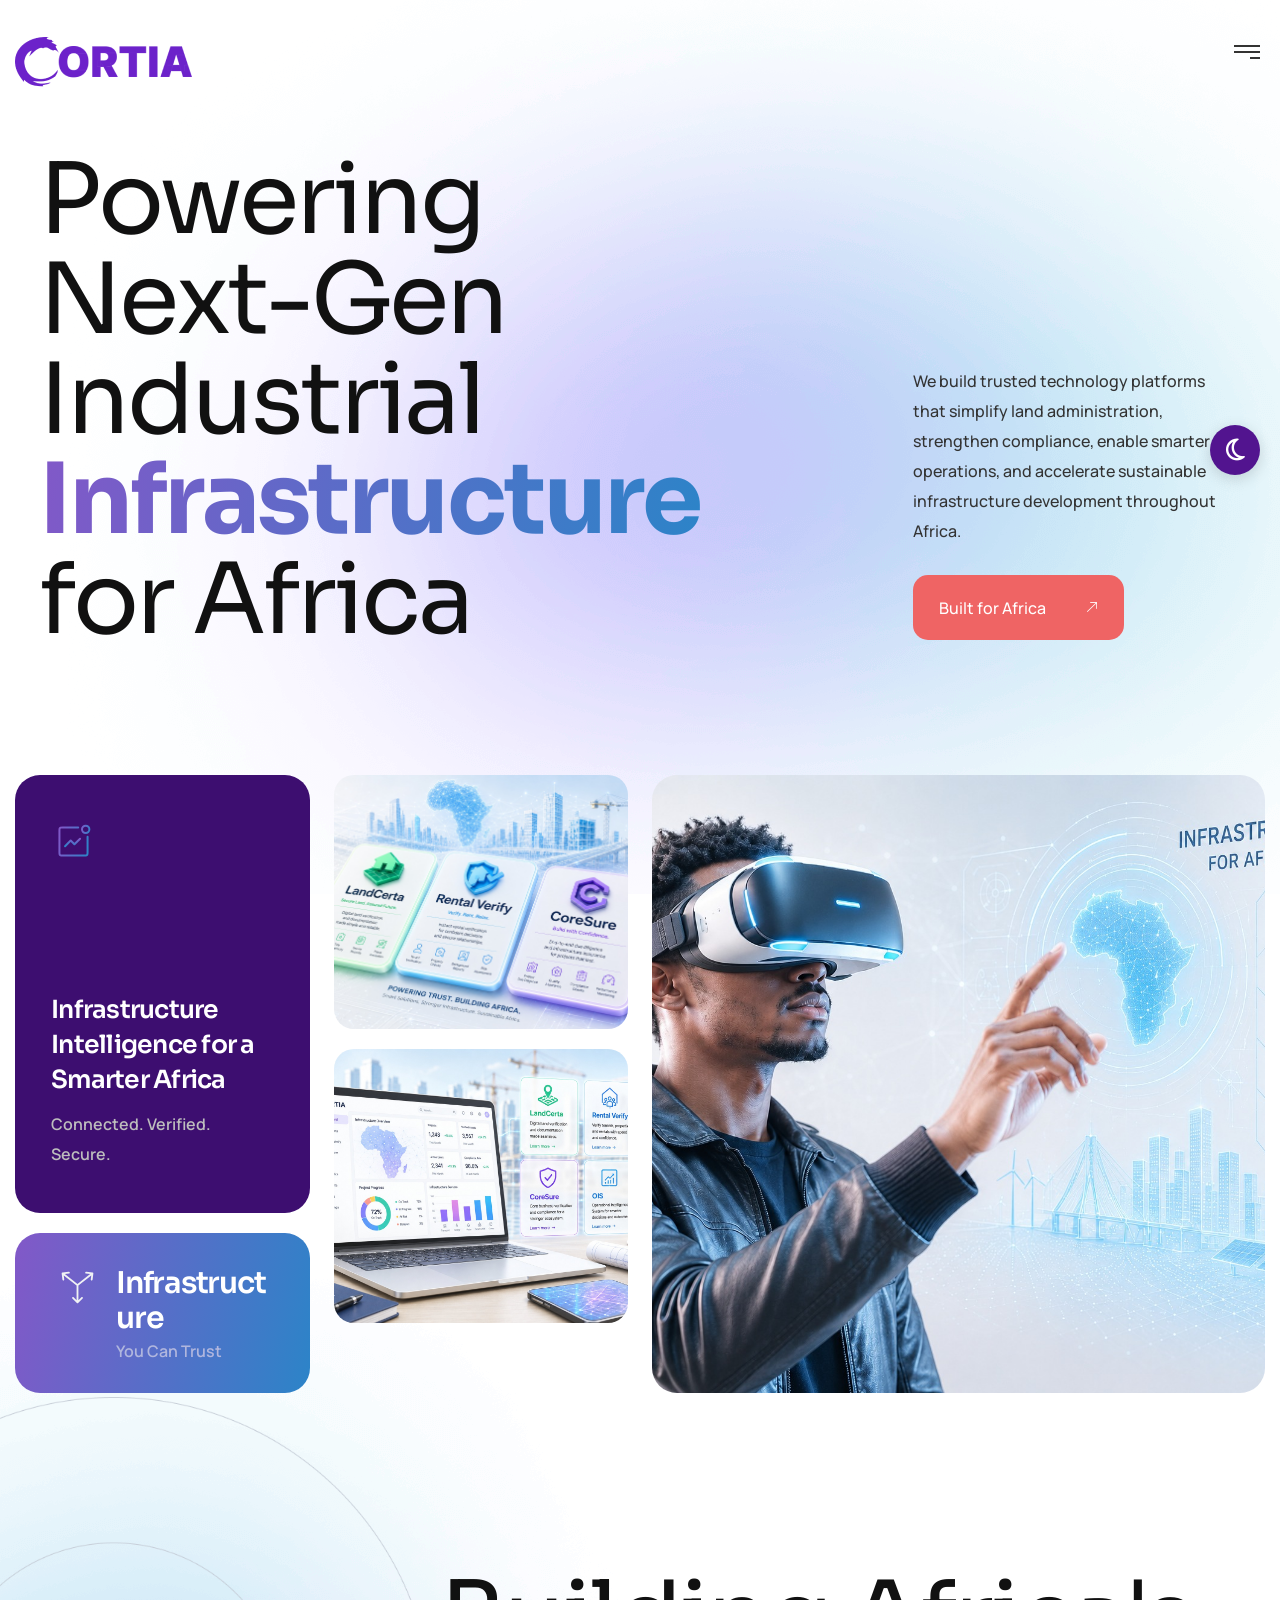
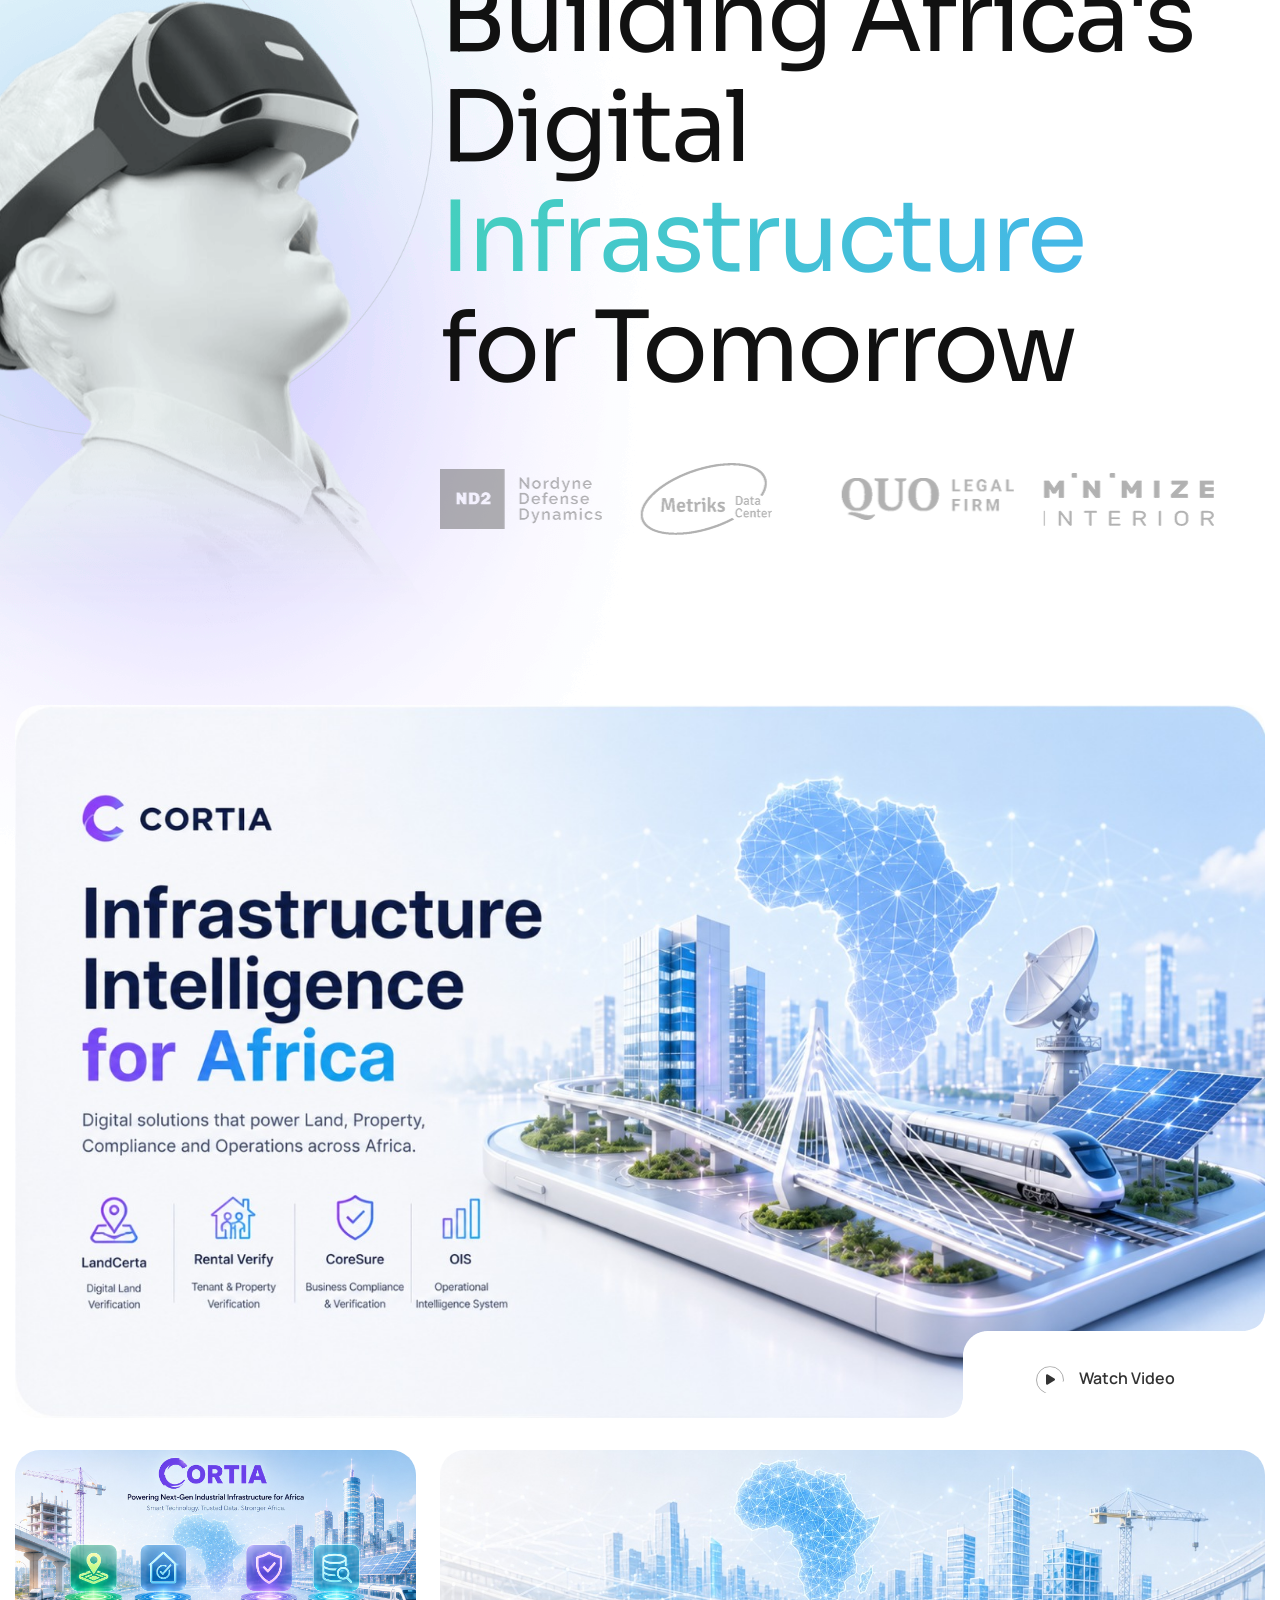
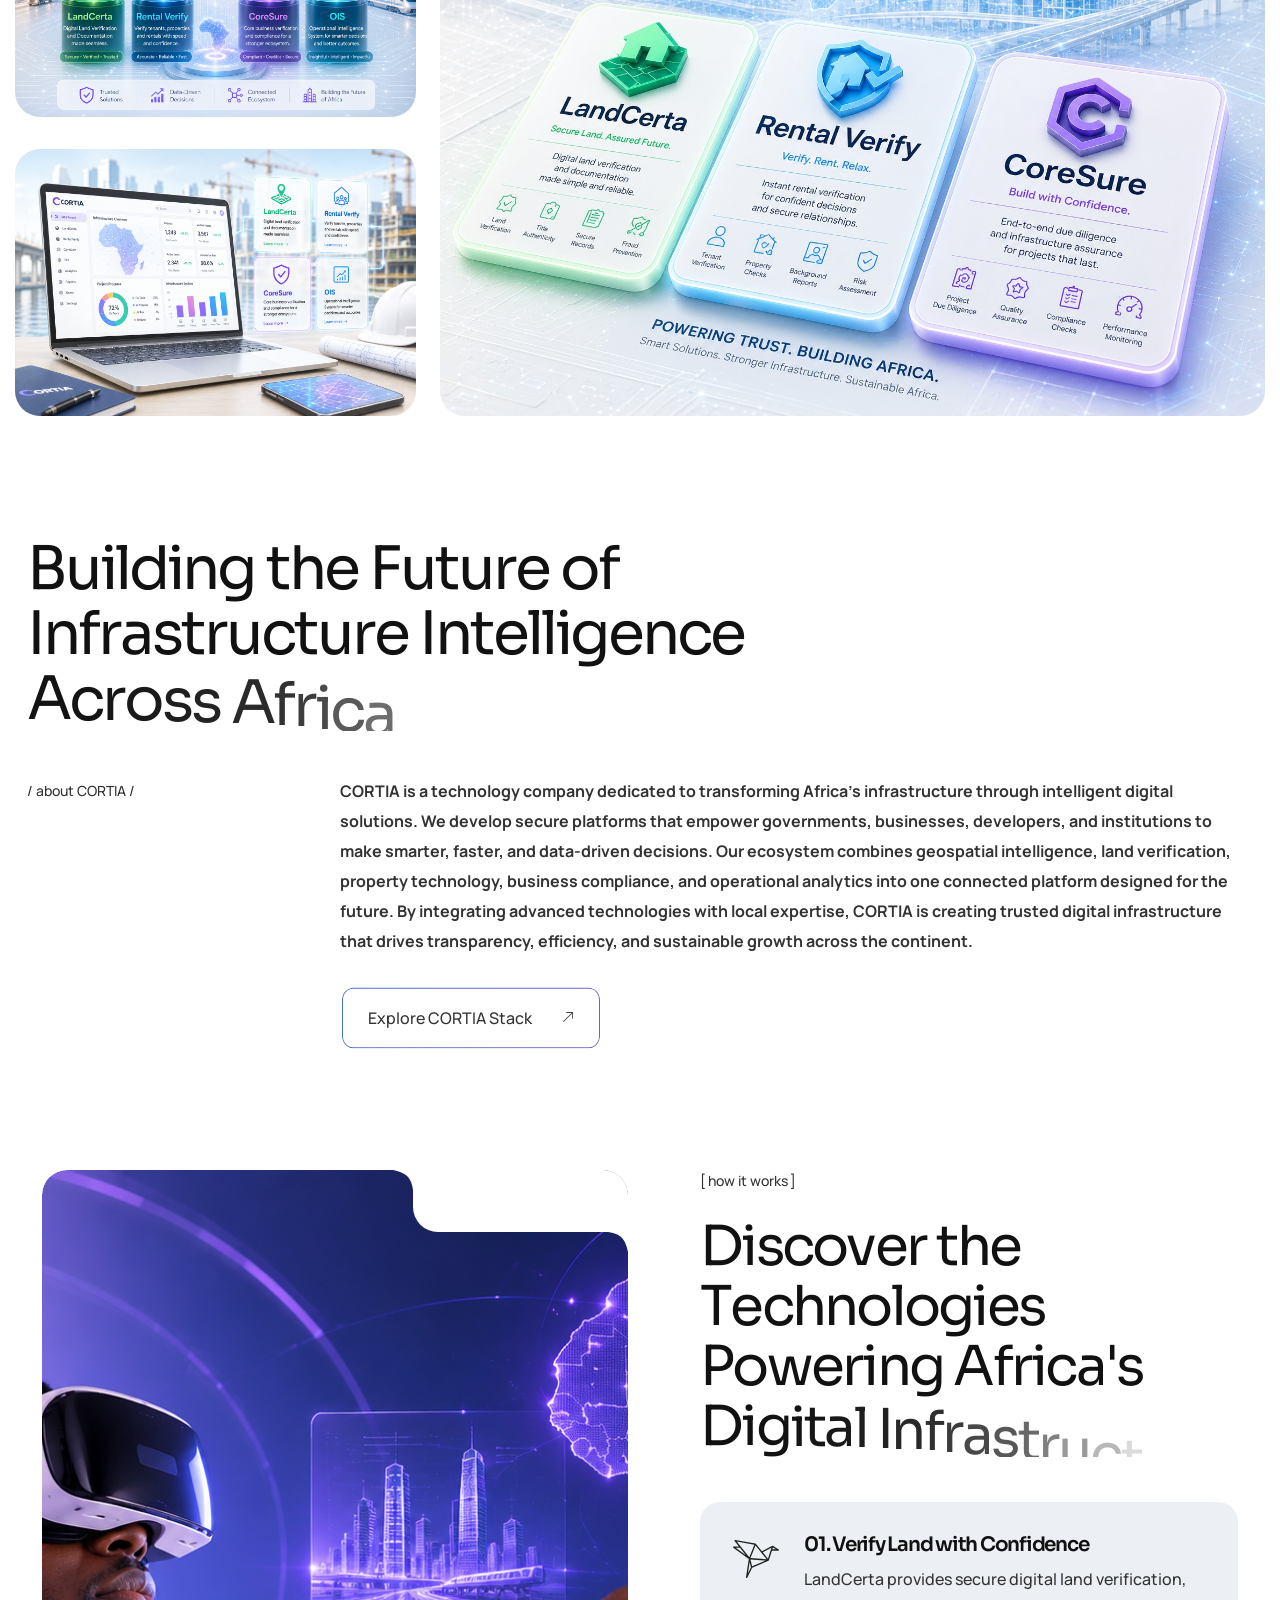
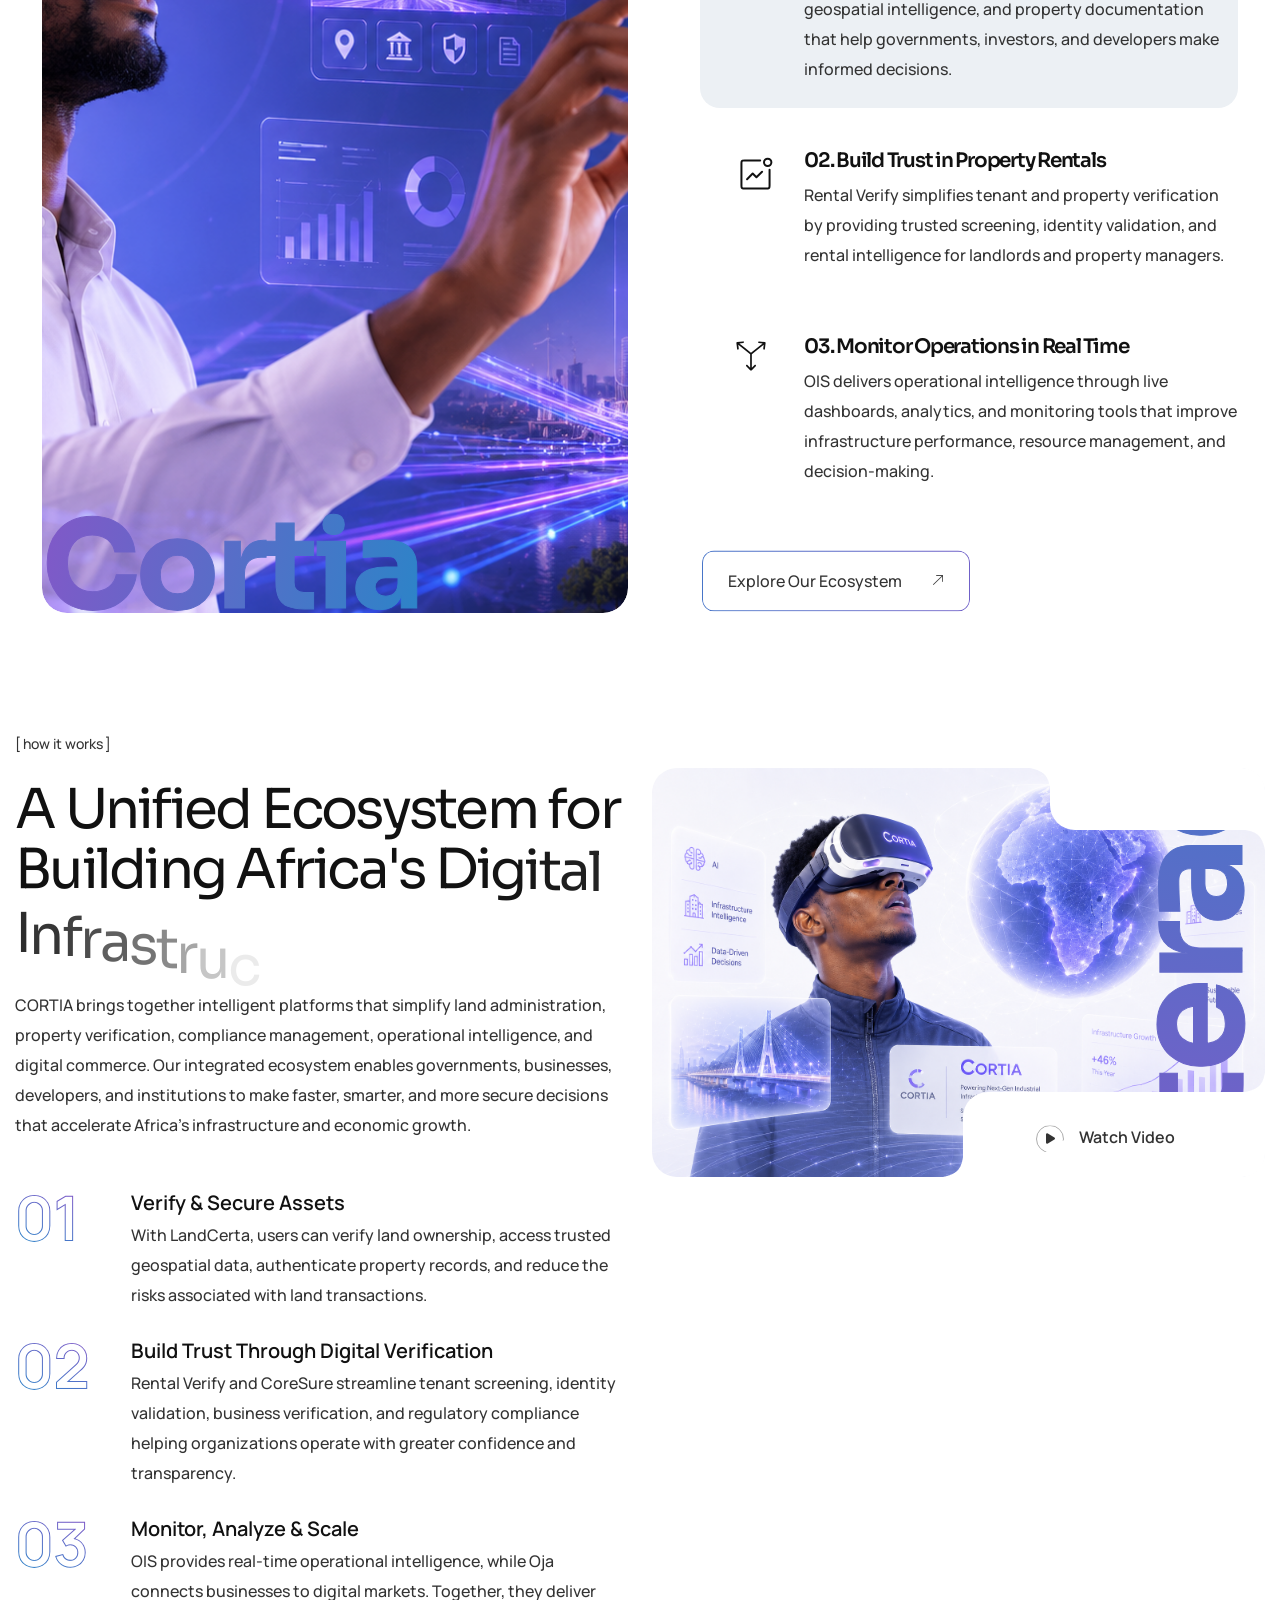
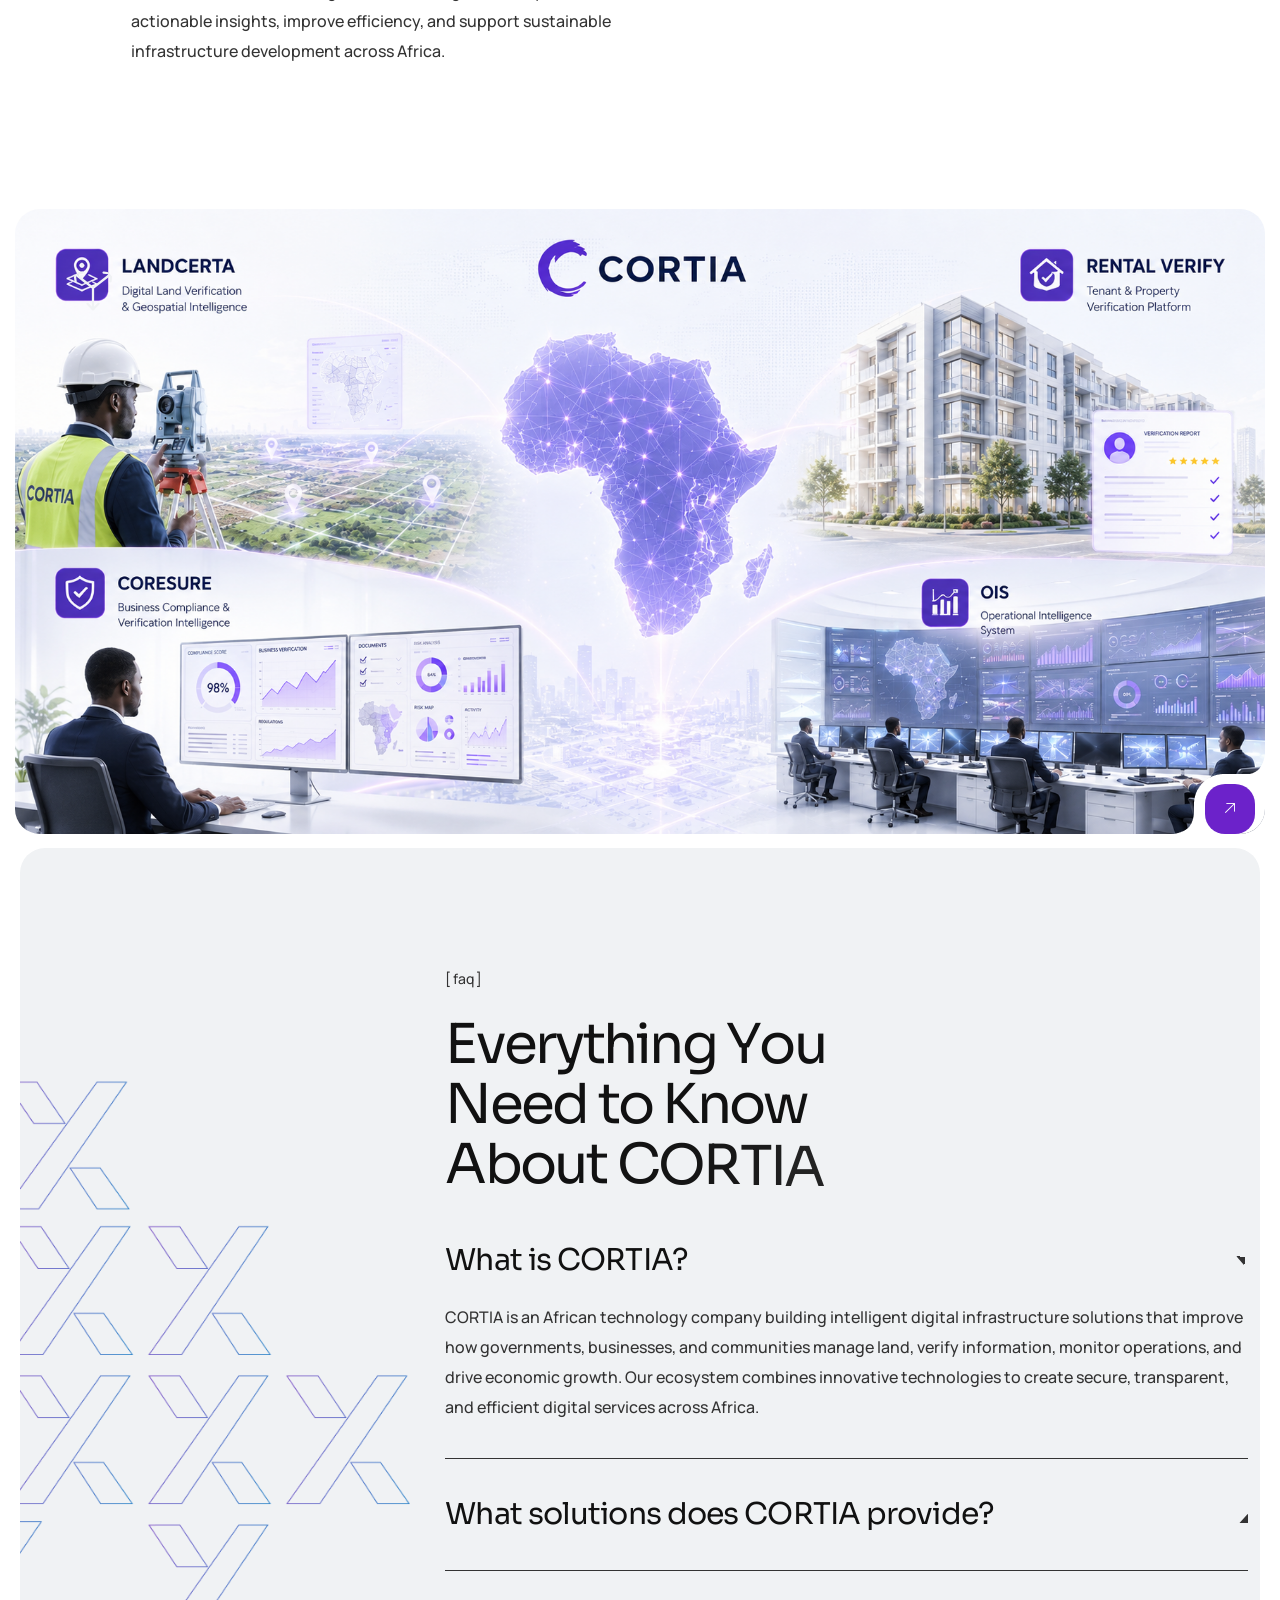
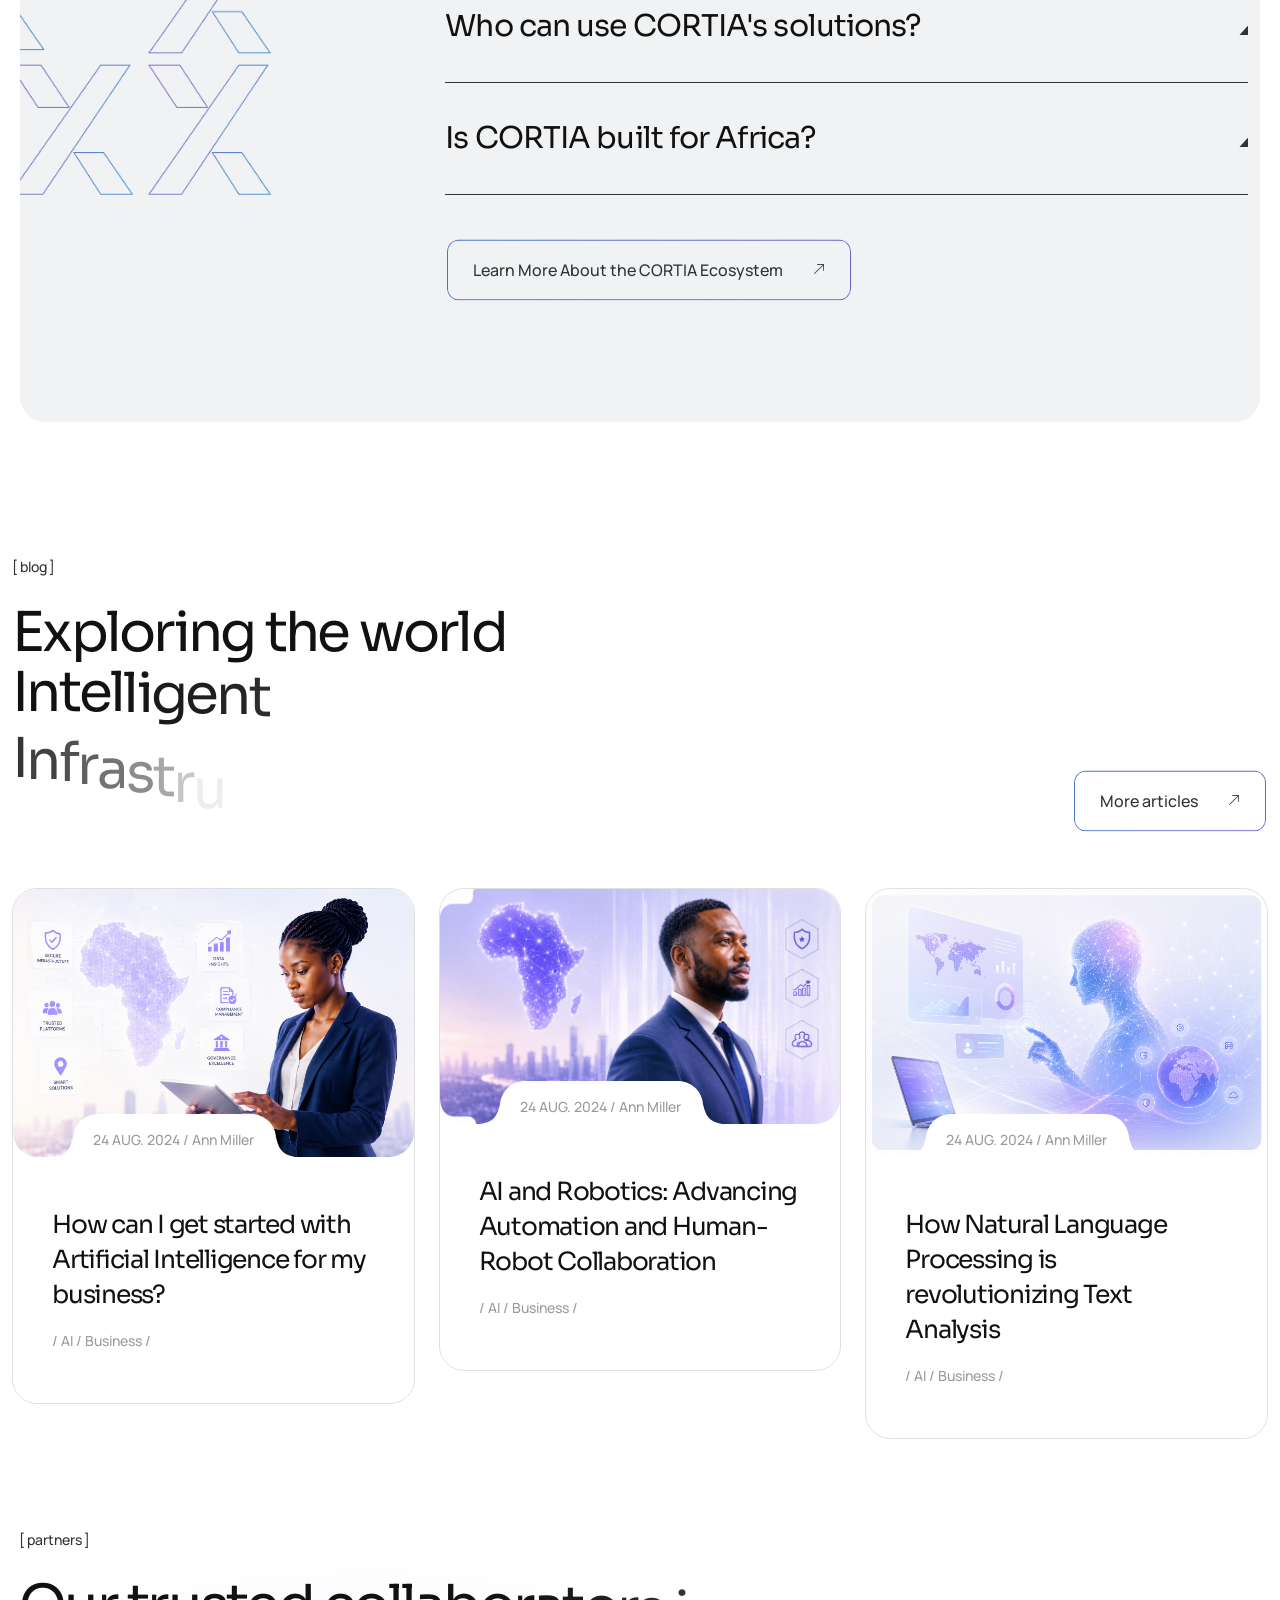
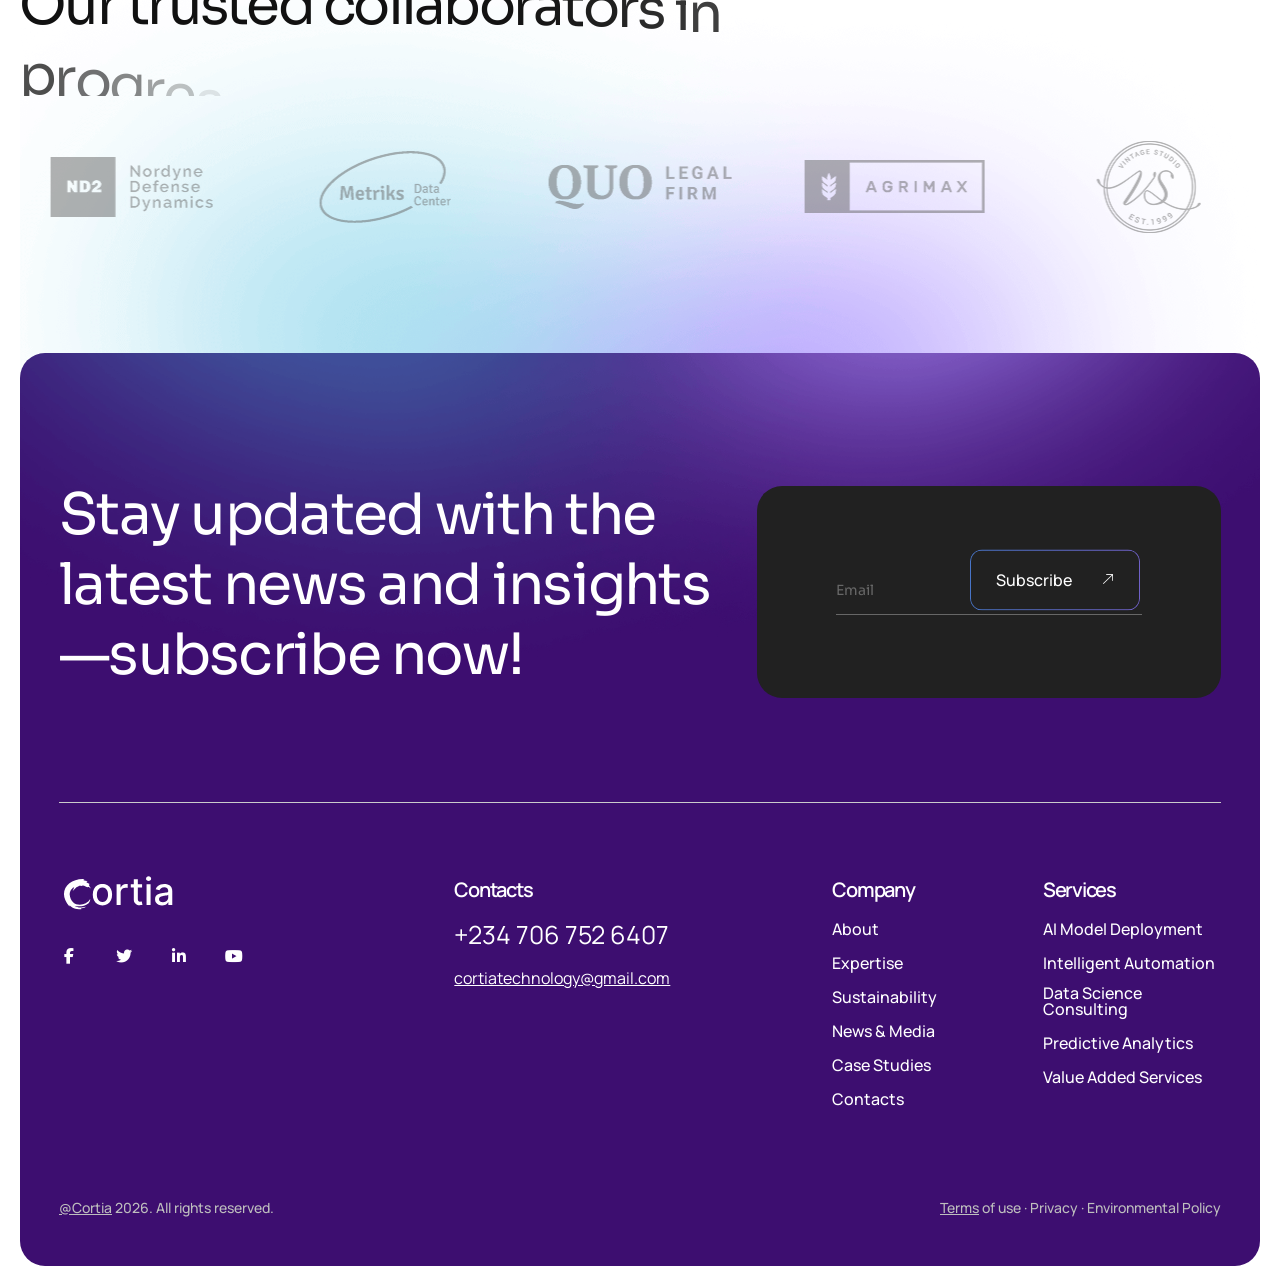
==== index.html @ b700715d "first commithh" ====
<!DOCTYPE html>
<html lang="en">

<head>
    <meta charset="UTF-8">
    <meta name="viewport" content="width=device-width, initial-scale=1.0">
    <title>Cortia Agency</title>

    <!-- Preconnect for faster font loading -->
    <link rel="preconnect" href="https://fonts.googleapis.com/">
    <link rel="preconnect" href="https://fonts.gstatic.com/" crossorigin>

    <!-- favicon -->
    <link rel="icon" type="image/png" href="assets/images/logo-01-light.svg">

    <!-- Google Fonts (deferred) -->
    <link href="https://fonts.googleapis.com/css2?family=Sora:wght@100..800&amp;display=swap" rel="stylesheet" media="print" onload="this.media='all'">
    <link href="https://fonts.googleapis.com/css2?family=Manrope:wght@200..800&amp;display=swap" rel="stylesheet" media="print" onload="this.media='all'">

    <!-- Font Awesome (deferred) -->
    <link rel="stylesheet" href="assets/css/font-awesome.min.css" media="print" onload="this.media='all'">
    <link rel="stylesheet" href="https://cdnjs.cloudflare.com/ajax/libs/font-awesome/6.5.1/css/all.min.css" media="print" onload="this.media='all'">
    <noscript>
    <link rel="stylesheet" href="https://cdnjs.cloudflare.com/ajax/libs/font-awesome/6.5.1/css/all.min.css">
    </noscript>  
    <!-- fontello font css -->
    <link rel="stylesheet" href="assets/css/plugins/fontello-enqueue.css" media="print" onload="this.media='all'">
    <link rel="stylesheet" href="assets/css/plugins/fontello-icons.css" media="print" onload="this.media='all'">

    <!-- core css - needed for initial page load -->
    <link rel="stylesheet" href="assets/css/plugins/bootstrap.min.css">
    <link rel="stylesheet" href="assets/css/style.css">

    <!-- component css - deferred -->
    <link rel="stylesheet" href="assets/css/plugins/swiper-bundle.min.css" media="print" onload="this.media='all'">
    <noscript>
        <link rel="stylesheet" href="assets/css/plugins/swiper-bundle.min.css">
    </noscript>

    <link rel="stylesheet" href="assets/css/plugins/lightgallery-bundle.min.css" media="print" onload="this.media='all'">
    <noscript>
        <link rel="stylesheet" href="assets/css/plugins/lightgallery-bundle.min.css">
    </noscript>
</head>

<body>

    <!-- Preloader -->
    <div id="preloader">
        <div class="loader">
            <img src="assets/images/preloader-dark.png" alt="Loading...">
        </div>
    </div>
    <!-- End Preloader -->

    <button id="themeBtn"><i class="far fa-moon"></i></button>

    <div class="video-modal">
        <div class="video-modal-content">
            <span class="close-btn">&times;</span>
            <iframe allow="autoplay; encrypted-media" allowfullscreen></iframe>
        </div>
    </div>

    <!-- search-popup -->
    <div class="search-popup" data-popup="1">
        <div class="search-popup-content">
            <form>
                <button type="submit"><i class="fa fa-search"></i></button>
                <input type="text" placeholder="Type Your Search..." required>
            </form>
            <button type="button" class="close-popup"></button>
        </div>
    </div>

    <!-- Side Menu -->
    <div class="side-menu" id="sideMenu">
        <div class="overlay" id="overlay"></div>
        <a href="javascript:void(0)" class="close-btn" id="closeBtn"><i class="fa fa-close"></i> close</a>
        <div class="menu-content">
            <a class="logo" href="index.html">
                <img src="assets/images/logo.png" alt="logo">
            </a>
            <div class="sidebar-menu">
                <h4 class="title">contacts</h4>
                <p>USA, New York - 1060 <br> Str. First Avenue 1</p>
                <a href="tel:+2347067526407" class="nmbr">+234 706 752 6407</a>
                <a href="mailto:cortiatech@gmail.com" class="email">cortiatech@gmail.com</a>
                <a href="contact.html" class="ibt-btn ibt-btn-outline-3 ibt-btn-rounded">
                    <span>Get in Touch</span>
                </a>
            </div>
            <ul class="social-icon">
                <li><a href="#" title="Facebook"><i class="fab fa-facebook-f"></i></a></li>
                <li><a href="https://x.com/" title="X (Twitter)"><i class="fab fa-twitter"></i></a></li>
                <li><a href="https://www.linkedin.com/" title="LinkedIn"><i class="fab fa-linkedin-in"></i></a></li>
                <li><a href="https://www.youtube.com/" title="YouTube"><i class="fab fa-youtube"></i></a></li>
            </ul>
        </div>
    </div>

    <!-- Mobile Menu -->
    <div data-menu="mobileMenu" class="side-menu2">
        <div class="menu-btns">
            <a href="#" class="popup-search" data-popup="1"><i class="fa fa-search"></i></a>
            <button id="mobileCloseBtn2" class="close-btn"></button>
        </div>
        <ul>
            <li>
                <a href="#">Cortia Stack</a>
                <ul>
                    <li><a href="index1.html">CoreSure</a></li>
                    <li><a href="index2.html">LandCerta</a></li>
                    <li><a href="index4.html">Rental Verify</a></li>
                    <li><a href="index5.html">OIS</a></li>
                </ul>
            </li>
            <li>
                <a href="#">Company</a>
                <ul>
                    <li><a href="about-us.html">About us</a></li>
                    <li class="sub-menu">
                        <a href="#">Team</a>
                        <ul>
                            <li><a href="team.html">Our team</a></li>
                            <li><a href="team-single.html">Team Single</a></li>
                        </ul>
                    </li>
                </ul>
            </li>
            <li>
                <a href="#">Blog</a>
                <ul>
                    <li><a href="blog.html">Blog Classic</a></li>
                    <li><a href="blog2.html">Blog Grid</a></li>
                    <li><a href="blog-single.html">Blog Single</a></li>
                </ul>
            </li>
            <li><a href="contact.html">Contacts</a></li>
        </ul>
        <div class="menu-contact">
            <span>Contacts</span>
            <a href="tel:+2347067526407" class="nmbr">+234 706 752 6407</a>
            <a href="mailto:cortiatech@gmail.com" class="gmail">cortiatech@gmail.com</a>
        </div>
        <div class="menu-links">
            <span>Follow us:</span>
            <ul class="social-icon">
                <li><a href="#" title="Facebook"><i class="fab fa-facebook-f"></i></a></li>
                <li><a href="https://x.com/" title="X (Twitter)"><i class="fab fa-twitter"></i></a></li>
                <li><a href="https://www.linkedin.com/" title="LinkedIn"><i class="fab fa-linkedin-in"></i></a></li>
                <li><a href="https://www.youtube.com/" title="YouTube"><i class="fab fa-youtube"></i></a></li>
            </ul>
            <a href="contact.html" class="ibt-btn ibt-btn-outline-3 ibt-btn-rounded">
                <span>Get in Touch</span>
            </a>
        </div>
    </div>
    <div class="overlay2"></div>

    <!-- Sticky Header -->
    <header class="sticky-active v14">
        <div class="header-menu-area">
            <div class="row gx-20 align-items-center justify-content-between">
                <div class="col-auto">
                    <div class="header-logo">
                        <a href="javascript:void(0)" class="menu-toggle"></a>
                        <a href="index.html">
                            <img src="assets/images/logo.png" alt="logo">
                        </a>
                    </div>
                </div>
                <div class="col-auto">
                    <nav class="main-menu menu-style1 v4">
                        <ul>
                            <li>
                                <a class="active" href="index.html">
                                    <span class="menu-item">Cortia Stack</span>
                                    <span class="menu-item2">Cortia Stack</span>
                                </a>
                                <ul class="mega-sub-menu">
                                    <li class="mega-menu-column">
                                        <ul>
                                            <li><a href="index1.html">Core Sure</a></li>
                                            <li><a href="index2.html">LandCerta</a></li>
                                            <li><a href="index4.html">Rental Verify</a></li>
                                            <li><a href="index5.html">OIS</a></li>
                                        </ul>
                                    </li>
                                    <li class="mega-menu-column">
                                        <a class="darkModeTriggerImg" href="index.html"><img src="assets/images/event/dark-version.png" alt="AI Agency & Technology HTML Template"></a>
                                        <a class="darkModeTriggerImg2" href="index.html"><img src="assets/images/event/light-version.png" alt="AI Agency & Technology HTML Template"></a>
                                    </li>
                                </ul>
                            </li>
                            <li>
                                <a href="#">
                                    <span class="menu-item">Company</span>
                                    <span class="menu-item2">Company</span>
                                </a>
                                <ul class="sub-menu">
                                    <li><a href="about-us.html">About us</a></li>
                                    <li>
                                        <a href="team.html">Team</a>
                                        <ul class="sub-menu v1">
                                            <li><a href="team.html">Creative team</a></li>
                                            <li><a href="team-single.html">Team Single</a></li>
                                        </ul>
                                    </li>
                                </ul>
                            </li>
                            <li>
                                <a href="blog.html">
                                    <span class="menu-item">Blog</span>
                                    <span class="menu-item2">Blog</span>
                                </a>
                                <ul class="sub-menu">
                                    <li><a href="blog.html">Blog Classic</a></li>
                                    <li><a href="blog2.html">Blog Grid</a></li>
                                    <li><a href="blog-single.html">Blog Single</a></li>
                                </ul>
                            </li>
                            <li>
                                <a href="contact.html">
                                    <span class="menu-item">Contacts</span>
                                    <span class="menu-item2">Contacts</span>
                                </a>
                            </li>
                        </ul>
                    </nav>
                </div>
                <div class="col-auto d-none d-xl-block">
                    <div class="btn-box">
                        <!--<a href="tel:+2347067526407" class="header-contact11">+234 706 752 6407</a>-->
                        <a href="#" class="popup-search" data-popup="1"><i class="fa fa-search"></i></a>
                        <a class="ibt-btn ibt-btn-outline-3 ibt-btn-rounded" href="contact.html">
                            <span>Get in Touch</span>
                        </a>
                    </div>
                </div>
            </div>
            <button class="hamburger popup-menu" data-menu="mobileMenu">
                <span></span>
                <span></span>
                <span></span>
            </button>
        </div>
    </header>
    <!-- End Sticky Header -->

    <!--======== Header ========-->
    <header class="vs-header14">
        <div class="container2 position-relative">
            <div class="header-menu-area">
                <div class="row gx-20 align-items-center justify-content-between">
                    <div class="col-auto">
                        <div class="header-logo">
                            <a href="javascript:void(0)" class="menu-toggle"></a>
                            <a href="index.html">
                                <img src="assets/images/logo.png" alt="logo">
                            </a>
                        </div>
                    </div>
                    <div class="col-auto">
                        <nav class="main-menu menu-style1 v4">
                            <ul>
                                <li>
                                    <a class="active" href="index.html">
                                        <span class="menu-item">Cortia Stack</span>
                                        <span class="menu-item2">Cortia Stack</span>
                                    </a>
                                    <ul class="mega-sub-menu">
                                        <li class="mega-menu-column">
                                            <ul>
                                                <li><a href="index1.html">Core Sure- Build with Confidence</a></li>
                                                <li><a href="index2.html">LandCerta-- Secure Land. Assured Future</a></li>
                                                <li><a href="index4.html">Rental Verify-- Verify. Rent. Relax</a></li>
                                                <li><a href="index5.html">OIS-- Optimized Information Solutions</a></li>
                                            </ul>
                                        </li>
                                        <li class="mega-menu-column">
                                            <a class="darkModeTriggerImg" href="index.html"><img src="assets/images/event/dark-version.png" alt="AI Agency & Technology HTML Template"></a>
                                            <a class="darkModeTriggerImg2" href="index.html"><img src="assets/images/event/light-version.png" alt="AI Agency & Technology HTML Template"></a>
                                        </li>
                                    </ul>
                                </li>
                                <li>
                                    <a href="#">
                                        <span class="menu-item">Company</span>
                                        <span class="menu-item2">Company</span>
                                    </a>
                                    <ul class="sub-menu">
                                        <li><a href="about-us.html">About us</a></li>
                                        <li>
                                            <a href="team.html">Team</a>
                                            <ul class="sub-menu v1">
                                                <li><a href="team.html">Creative team</a></li>
                                                <li><a href="team-single.html">Team Single</a></li>
                                            </ul>
                                        </li>
                                    </ul>
                                </li>
                                <li>
                                    <a href="blog.html">
                                        <span class="menu-item">Blog</span>
                                        <span class="menu-item2">Blog</span>
                                    </a>
                                    <ul class="sub-menu">
                                        <li><a href="blog.html">Blog Classic</a></li>
                                        <li><a href="blog2.html">Blog Grid</a></li>
                                        <li><a href="blog-single.html">Blog Single</a></li>
                                    </ul>
                                </li>
                                <li>
                                    <a href="contact.html">
                                        <span class="menu-item">Contacts</span>
                                        <span class="menu-item2">Contacts</span>
                                    </a>
                                </li>
                            </ul>
                        </nav>
                    </div>
                    <div class="col-auto d-none d-xl-block">
                        <div class="btn-box">
                            <!--<a href="tel:+2347067526407" class="header-contact11">+234 706 752 6407</a>-->
                            <a href="#" class="popup-search" data-popup="1"><i class="fa fa-search"></i></a>
                            <a class="ibt-btn ibt-btn-outline-3 ibt-btn-rounded" href="contact.html">
                                <span>Get in Touch</span>
                            </a>
                        </div>
                    </div>
                </div>
                <button class="hamburger popup-menu" data-menu="mobileMenu">
                    <span></span>
                    <span></span>
                    <span></span>
                </button>
            </div>
        </div>
    </header>
    <!--======== / Header ========-->

    <!-- hero-style14 -->
    <section class="hero-style14">
        <div class="container-fluid">
            <div class="row end">
                <div class="col-xl-7 col-lg-12">
                    <div class="hero-title">
                        <h3 class="gradient-title14">Powering Next-Gen Industrial <span><b>Infrastructure</b></span> for Africa</h3>
                    </div>
                </div>
                <div class="col-xl-1"></div>
                <div class="col-xl-4 col-lg-12">
                    <div class="hero-content14">
                        <p>We build trusted technology platforms that simplify land administration, strengthen compliance, enable smarter operations, and accelerate sustainable infrastructure development throughout Africa.
                        </p>
                        <a class="ibt-btn ibt-btn-secondary" href="index.html" target="_blank">
                            <span>Built for Africa</span>
                            <i class="icon-arrow-top"></i>
                        </a>
                    </div>
                </div>
            </div>
        </div>
    </section>
    <!-- End hero-style14 -->

    <!-- service-sec20 -->
    <section class="service-sec20">
        <div class="container2">
            <div class="row">
                <div class="col-xl-3 col-lg-6 col-md-6">
                    <div class="ser-info20">
                        <div class="ser-card20_card1">
                            <img src="assets/images/icon/icon14-1.svg" alt="AI Agency & Technology HTML Template">
                            <h4 class="title">Infrastructure Intelligence for a Smarter Africa</h4>
                            <p>Connected. Verified. Secure.</p>
                        </div>
                        <div class="ser-card20_card2">
                            <img src="assets/images/icon/icon14-2.svg" alt="AI Agency & Technology HTML Template">
                            <h4 class="title">Infrastructure</h4>
                            <span>You Can Trust</span>
                        </div>
                    </div>
                </div>
                <div class="col-xl-3 col-lg-6 col-md-6">
                    <div class="ser-info20">
                        <div class="ser-card20_card3">
                            <img src="assets/images/service/front1.png" alt="AI Agency & Technology HTML Template">
                            <!--<h4 class="title">A lot of different styles and colors for one AI Gadget</h4>-->
                        </div>
                        <div class="ser-card20_card4">
                            <img src="assets/images/service/back2.jpeg" alt="AI Agency & Technology HTML Template">
                            <!--<h4 class="title">360° Spatial Awareness &ndash; Complete freedom to explore and interact in a virtual space.</h4>-->
                        </div>
                    </div>
                </div>
                <div class="col-xl-6 col-lg-12">
                    <div class="ser-card20_card5">
                        <img src="assets/images/service/africa.png" alt="AI Agency & Technology HTML Template">
                    </div>
                </div>
            </div>
        </div>
    </section>
    <!-- End service-sec20 -->

    <!-- neural-playground6 -->
    <section class="neural-playground6 ibt-section-gap">
        <div class="container2">
            <div class="row">
                <div class="col-lg-4">
                    <div class="neural-img6">
                        <img src="assets/images/layers/layer6.png" alt="AI Agency & Technology HTML Template" class="one">
                        <img src="assets/images/layers/layer6-1.png" alt="AI Agency & Technology HTML Template" class="two">
                    </div>
                </div>
                <div class="col-lg-8">
                    <div class="neural-content">
                        <h2 class="gradient-title">Building Africa's Digital <span>Infrastructure</span> for Tomorrow</h2>
                        <div class="swiper brand">
                            <div class="swiper-wrapper">
                                <div class="swiper-slide"><a href="#"><img src="assets/images/brand/brand1.png" alt="AI Agency & Technology HTML Template"></a></div>
                                <div class="swiper-slide"><a href="#"><img src="assets/images/brand/brand2.png" alt="AI Agency & Technology HTML Template"></a></div>
                                <div class="swiper-slide"><a href="#"><img src="assets/images/brand/brand3.png" alt="AI Agency & Technology HTML Template"></a></div>
                                <div class="swiper-slide"><a href="#"><img src="assets/images/brand/brand4.png" alt="AI Agency & Technology HTML Template"></a></div>
                                <div class="swiper-slide"><a href="#"><img src="assets/images/brand/brand1.png" alt="AI Agency & Technology HTML Template"></a></div>
                                <div class="swiper-slide"><a href="#"><img src="assets/images/brand/brand2.png" alt="AI Agency & Technology HTML Template"></a></div>
                                <div class="swiper-slide"><a href="#"><img src="assets/images/brand/brand3.png" alt="AI Agency & Technology HTML Template"></a></div>
                                <div class="swiper-slide"><a href="#"><img src="assets/images/brand/brand4.png" alt="AI Agency & Technology HTML Template"></a></div>
                            </div>
                            <div class="swiper-pagination"></div>
                        </div>
                    </div>
                </div>
            </div>
        </div>
    </section>
    <!-- End neural-playground6 -->

    <!-- project-sec7 -->
    <section class="project-sec7">
        <div class="container2">
            <div class="video-banner3">
                <img src="assets/images/service/cortia1.jpeg" alt="AI Agency & Technology HTML Template">
                <div class="video-banner-content7">
                    <!--<img src="assets/images/logo4.svg" alt="AI Agency & Technology HTML Template">-->
                    <!--<h4 class="title">Future is here</h4>-->
                </div>
                <div class="ser-video-box">
                    <a href="#" class="video-popup" data-video="https://www.youtube.com/embed/aircAruvnKk">
                        <i class="fa fa-play"></i> Watch Video
                    </a>
                </div>
            </div>
            <div class="row" id="lightgallery">
                <div class="col-lg-4">
                    <div class="row">
                        <div class="col-lg-12">
                            <div class="project-block7" data-src="assets/images/service/4 subcompany.png">
                                <img src="assets/images/service/sub.jpeg" alt="Company ">
                                <div class="architecture"><span><a href="#">Company</a></span></div>
                            </div>
                            <div class="custom-cursor">Zoom In</div>
                        </div>
                        <div class="col-lg-12">
                            <div class="project-block7 v3" data-src="assets/images/service/back2.jpeg">
                                <img src="assets/images/service/back2.jpeg" alt="Company ">
                                <div class="architecture"><span><a href="#">Company</a></span></div>
                            </div>
                        </div>
                    </div>
                </div>
                <div class="col-lg-8">
                    <div class="project-block7 mb-0 v2" data-src="assets/images/service/front1.png">
                        <img src="assets/images/service/front1.png" alt="Company">
                        <div class="architecture"><span><a href="#">Company</a></span></div>
                    </div>
                </div>
            </div>
        </div>
    </section>
    <!-- End project-sec7 -->

    <!-- about-us-sec5 -->
    <section class="about-us-sec5 ibt-section-gap">
        <div class="container">
            <div class="sec-title">
                <h2 class="title animated-heading"> Building the Future of Infrastructure Intelligence Across Africa
                </h2>
            </div>
            <div class="row">
                <div class="col-lg-3">
                    <div class="about-title5">
                        <span class="sub-title">/ about CORTIA /</span>
                    </div>
                </div>
                <div class="col-lg-9">
                    <div class="about-content5">
                        <p><span>CORTIA is a technology company dedicated to transforming Africa's infrastructure through intelligent digital solutions.
                             We develop secure platforms that empower governments, businesses, developers, and institutions to make smarter, faster, and 
                             data-driven decisions.
                         Our ecosystem combines geospatial intelligence, land verification, property technology, business compliance, and operational analytics into one connected platform designed for the future. By integrating advanced technologies with local expertise, CORTIA is creating trusted digital infrastructure that drives transparency, efficiency, and sustainable growth across the continent.
                        </p>
                        <a class="ibt-btn ibt-btn-outline" href="index.html">
                            <span>Explore CORTIA Stack</span>
                            <i class="icon-arrow-top"></i>
                        </a>
                    </div>
                </div>
            </div>
        </div>
    </section>
    <!-- End about-us-sec5 -->

    <!-- feature-sec8 -->
    <section class="feature-sec8 ibt-section-gapBottom">
        <div class="container5">
            <div class="row">
                <div class="col-lg-6">
                    <div class="feature-img8">
                        <div class="empty4"></div>
                        <div class="tab-content" id="myTabContent">
                            <div class="tab-pane fade show active" id="home" role="tabpanel" aria-labelledby="home-tab">
                                <img src="assets/images/service/bbb.png" alt="AI Agency & Technology HTML Template">
                                <h4 class="title">Cortia</h4>
                            </div>
                            <div class="tab-pane fade" id="profile" role="tabpanel" aria-labelledby="profile-tab">
                                <img src="assets/images/feature/feature-15-1.png" alt="AI Agency & Technology HTML Template">
                                <h4 class="title">Cortia</h4>
                            </div>
                            <div class="tab-pane fade" id="contact" role="tabpanel" aria-labelledby="contact-tab">
                                <img src="assets/images/feature/feature-15-2.png" alt="AI Agency & Technology HTML Template">
                                <h4 class="title">Cortia</h4>
                            </div>
                        </div>
                    </div>
                </div>
                <div class="col-lg-6">
                    <div class="feature-tabs8">
                        <div class="sec-title">
                            <span class="sub-title">how it works</span>
                            <h2 class="title animated-heading">Discover the Technologies Powering Africa's Digital Infrastructure</h2>
                        </div>
                        <ul class="nav nav-tabs8" id="myTab" role="tablist">
                            <li class="nav-item" role="presentation">
                                <a href="#" class="nav-link active" id="home-tab" data-bs-toggle="tab" data-bs-target="#home" role="tab" aria-controls="home" aria-selected="true">
                                    <div class="feature-block8">
                                        <img src="assets/images/feature/feature8-1.svg" alt="AI Agency & Technology HTML Template">
                                        <h4 class="title">01. Verify Land with Confidence</h4>
                                        <p>LandCerta provides secure digital land verification, geospatial intelligence, and property documentation that help governments, investors, and developers make informed decisions.
                                        </p>
                                    </div>
                                </a>
                            </li>
                            <li class="nav-item" role="presentation">
                                <a href="#" class="nav-link" id="profile-tab" data-bs-toggle="tab" data-bs-target="#profile" role="tab" aria-controls="profile" aria-selected="false">
                                    <div class="feature-block8">
                                        <img src="assets/images/feature/feature8-2.svg" alt="AI Agency & Technology HTML Template">
                                        <h4 class="title">02. Build Trust in Property Rentals</h4>
                                        <p>Rental Verify simplifies tenant and property verification by providing trusted screening, identity validation, and rental intelligence for landlords and property managers.
                                        </p>
                                    </div>
                                </a>
                            </li>
                            <li class="nav-item" role="presentation">
                                <a href="#" class="nav-link" id="contact-tab" data-bs-toggle="tab" data-bs-target="#contact" role="tab" aria-controls="contact" aria-selected="false">
                                    <div class="feature-block8">
                                        <img src="assets/images/feature/feature8-3.svg" alt="AI Agency & Technology HTML Template">
                                        <h4 class="title">03. Monitor Operations in Real Time</h4>
                                        <p>OIS delivers operational intelligence through live dashboards, analytics, and monitoring tools that improve infrastructure performance, resource management, and decision-making.
                                        </p>
                                    </div>
                                </a>
                            </li>
                        </ul>
                        <a class="ibt-btn ibt-btn-outline" href="index.html">
                            <span>Explore Our Ecosystem</span>
                            <i class="icon-arrow-top"></i>
                        </a>
                    </div>
                </div>
            </div>
        </div>
    </section>
    <!-- End feature-sec8 -->

    <!-- feature-sec9 -->
    <section class="feature-sec9">
        <div class="container3">
            <div class="row">
                <div class="col-lg-6">
                    <div class="feature-content9">
                        <div class="sec-title">
                            <span class="sub-title">how it works</span>
                            <h2 class="title animated-heading">A Unified Ecosystem for Building Africa's Digital Infrastructure
                            </h2>
                            <p>CORTIA brings together intelligent platforms that simplify land administration, property verification, compliance management, operational intelligence, and digital commerce. Our integrated ecosystem enables governments, businesses, developers, and institutions to make faster, smarter, and more secure decisions that accelerate Africa's infrastructure and economic growth.
                            </p>
                        </div>
                        <div class="feature-block9">
                            <span class="sub-title">01</span>
                            <h4 class="title">Verify & Secure Assets</h4>
                            <p>With LandCerta, users can verify land ownership, access trusted geospatial data, authenticate property records, and reduce the risks associated with land transactions.
                            </p>
                        </div>
                        <div class="feature-block9">
                            <span class="sub-title">02</span>
                            <h4 class="title">Build Trust Through Digital Verification</h4>
                            <p>Rental Verify and CoreSure streamline tenant screening, identity validation, business verification, and regulatory compliance helping organizations operate with greater confidence and transparency.
                            </p>
                        </div>
                        <div class="feature-block9">
                            <span class="sub-title">03</span>
                            <h4 class="title">Monitor, Analyze & Scale</h4>
                            <p>OIS provides real-time operational intelligence, while Oja connects businesses to digital markets. Together, they deliver actionable insights, improve efficiency, and support sustainable infrastructure development across Africa.
                            </p>
                        </div>
                    </div>
                </div>
                <div class="col-lg-6">
                    <div class="feature-img9">
                        <div class="empty4"></div>
                        <img src="assets/images/service/background.png" alt="AI Agency & Technology HTML Template">
                        <div class="ser-video-box">
                            <a href="#" class="video-popup" data-video="https://www.youtube.com/embed/aircAruvnKk">
                                <i class="fa fa-play"></i> Watch Video
                            </a>
                        </div>
                        <h4 class="title">Interactive</h4>
                    </div>
                </div>
            </div>
        </div>
    </section>
    <!-- End feature-sec9 -->

    <!-- service-banner -->
    <section class="service-banner ibt-section-gapTop">
        <div class="container2">
            <div class="ser-banner-card">
                <img src="assets/images/service/longbb.png" alt="AI Agency & Technology HTML Template">
                <img src="assets/images/service/ser-icon21.svg" alt="AI Agency & Technology HTML Template" class="ser-banner-icon">
                <div class="ser-banner-content">
                    <!--<h4 class="title">Cross-Platform Compatibility</h4>
                    <p>Available on iOS and Android devices, ensuring a consistent experience.</p>-->
                </div>
                <a href="#" class="ser-btn">
                    <i class="icon fontello icon-button-arrow"></i>
                    <i class="icon2 fontello icon-button-arrow"></i>
                </a>
            </div>
        </div>
    </section>
    <!-- End service-banner -->

    <!-- faq-sec -->
    <section class="faq-sec ibt-section-gap">
        <div class="container">
            <div class="row">
                <div class="col-lg-4">
                    <div class="faq-img">
                        <img src="assets/images/layers/layer2.png" alt="AI Agency & Technology HTML Template">
                    </div>
                </div>
                <div class="col-lg-8">
                    <div class="faq-content">
                        <div class="sec-title">
                            <span class="sub-title">faq</span>
                            <h2 class="title animated-heading">Everything You Need to Know About CORTIA</h2>
                        </div>
                        <div class="accordion" id="accordionExample">
                            <div class="accordion-item">
                                <h2 class="accordion-header" id="headingOne">
                                    <button class="accordion-button" type="button" data-bs-toggle="collapse" data-bs-target="#collapseOne" aria-expanded="true" aria-controls="collapseOne">
                                        What is CORTIA?
                                    </button>
                                </h2>
                                <div id="collapseOne" class="accordion-collapse collapse show" aria-labelledby="headingOne" data-bs-parent="#accordionExample">
                                    <div class="accordion-body">
                                        CORTIA is an African technology company building intelligent digital infrastructure solutions that improve how governments,
                                         businesses, and communities manage land, verify information, monitor operations, and drive economic growth. Our ecosystem 
                                         combines innovative technologies to create secure, transparent, and efficient digital services across Africa.
                                    </div>
                                </div>
                            </div>
                            <div class="accordion-item">
                                <h2 class="accordion-header" id="headingTwo">
                                    <button class="accordion-button collapsed" type="button" data-bs-toggle="collapse" data-bs-target="#collapseTwo" aria-expanded="false" aria-controls="collapseTwo">
                                        What solutions does CORTIA provide?
                                    </button>
                                </h2>
                                <div id="collapseTwo" class="accordion-collapse collapse" aria-labelledby="headingTwo" data-bs-parent="#accordionExample">
                                    <div class="accordion-body">
                                        CORTIA offers a growing ecosystem of digital platforms, including LandCerta for land verification,
                                         Rental Verify for tenant and property verification, CoreSure for compliance and business verification,
                                          OIS for operational intelligence, and Oja for digital commerce. Together, these solutions simplify complex 
                                          processes and enable smarter decision-making..
                                    </div>
                                </div>
                            </div>
                            <div class="accordion-item">
                                <h2 class="accordion-header" id="headingThree">
                                    <button class="accordion-button collapsed" type="button" data-bs-toggle="collapse" data-bs-target="#collapseThree" aria-expanded="false" aria-controls="collapseThree">
                                        Who can use CORTIA's solutions?
                                    </button>
                                </h2>
                                <div id="collapseThree" class="accordion-collapse collapse" aria-labelledby="headingThree" data-bs-parent="#accordionExample">
                                    <div class="accordion-body">
                                        Our platforms are designed for governments, businesses, real estate developers, financial institutions, 
                                        property managers, enterprises, NGOs, and individuals seeking trusted digital infrastructure solutions.
                                         Whether you're managing land, verifying identities, monitoring operations, or growing your business, 
                                         CORTIA provides the tools you need.
                                    </div>
                                </div>
                            </div>
                            <div class="accordion-item mb-0">
                                <h2 class="accordion-header" id="headingfour">
                                    <button class="accordion-button collapsed" type="button" data-bs-toggle="collapse" data-bs-target="#collapsefour" aria-expanded="false" aria-controls="collapsefour">
                                       Is CORTIA built for Africa?
                                    </button>
                                </h2>
                                <div id="collapsefour" class="accordion-collapse collapse" aria-labelledby="headingfour" data-bs-parent="#accordionExample">
                                    <div class="accordion-body">
                                        Yes. Every CORTIA solution is designed with Africa's unique infrastructure challenges and opportunities in mind. 
                                        Our mission is to build scalable technologies that support sustainable development, digital transformation, and 
                                        economic growth across the continent.
                                    </div>
                                </div>
                            </div>
                        </div>
                        <a class="ibt-btn ibt-btn-outline" href="index.html">
                            <span>Learn More About the CORTIA Ecosystem</span>
                            <i class="icon-arrow-top"></i>
                        </a>
                    </div>
                </div>
            </div>
        </div>
    </section>
    <!-- End faq-sec -->

    <!-- blog-sec -->
    <section class="blog-sec ibt-section-gap">
        <div class="container">
            <div class="title-area">
                <div class="row end">
                    <div class="col-lg-7">
                        <div class="sec-title mb-0">
                            <span class="sub-title">blog</span>
                            <h2 class="title animated-heading">Exploring the world
                               Intelligent Infrastructure with Cortia blogging
                            </h2>
                        </div>
                    </div>
                    <div class="col-lg-5">
                        <div class="sec-btn-box">
                            <a class="ibt-btn ibt-btn-outline" href="blog.html">
                                <span>More articles</span>
                                <i class="icon-arrow-top"></i>
                            </a>
                        </div>
                    </div>
                </div>
            </div>
            <div class="row">
                <div class="col-lg-4 col-md-6">
                    <div class="blog-card">
                        <div class="blog-img">
                            <a href="blog-single.html"><img src="assets/images/blog/blog1-1.png" alt="AI Agency & Technology HTML Template"></a>
                            <span class="blog-meta">24 AUG. 2024 / Ann Miller</span>
                        </div>
                        <div class="blog-content">
                            <h4 class="title"><a href="blog-single.html">How can I get started with Artificial
                                    Intelligence for my business?</a>
                            </h4>
                            <span>/ AI / Business /</span>
                        </div>
                    </div>
                </div>
                <div class="col-lg-4 col-md-6">
                    <div class="blog-card">
                        <div class="blog-img">
                            <a href="blog-single.html"><img src="assets/images/blog/blog1-2.png" alt="AI Agency & Technology HTML Template"></a>
                            <span class="blog-meta">24 AUG. 2024 / Ann Miller</span>
                        </div>
                        <div class="blog-content">
                            <h4 class="title"><a href="blog-single.html">AI and Robotics: Advancing Automation
                                    and Human-Robot Collaboration</a>
                            </h4>
                            <span>/ AI / Business /</span>
                        </div>
                    </div>
                </div>
                <div class="col-lg-4 col-md-6">
                    <div class="blog-card mb-0">
                        <div class="blog-img">
                            <a href="blog-single.html"><img src="assets/images/blog/blog1-3.png" alt="AI Agency & Technology HTML Template"></a>
                            <span class="blog-meta">24 AUG. 2024 / Ann Miller</span>
                        </div>
                        <div class="blog-content">
                            <h4 class="title"><a href="blog-single.html">How Natural Language Processing
                                    is revolutionizing Text Analysis</a>
                            </h4>
                            <span>/ AI / Business /</span>
                        </div>
                    </div>
                </div>
            </div>
        </div>
    </section>
    <!-- End blog-sec -->

    <!-- partners-sec -->
    <section class="partners-sec ibt-section-gapBottom">
        <div class="container">
            <div class="sec-title">
                <span class="sub-title">partners</span>
                <h2 class="title animated-heading">Our trusted collaborators in progress and success</h2>
            </div>
            <div class="brand-sec2">
                <div class="swiper brand2">
                    <div class="swiper-wrapper">
                        <div class="swiper-slide"><a href="#"><img src="assets/images/brand/brand1.png" alt="AI Agency & Technology HTML Template"></a></div>
                        <div class="swiper-slide"><a href="#"><img src="assets/images/brand/brand2.png" alt="AI Agency & Technology HTML Template"></a></div>
                        <div class="swiper-slide"><a href="#"><img src="assets/images/brand/brand3.png" alt="AI Agency & Technology HTML Template"></a></div>
                        <div class="swiper-slide"><a href="#"><img src="assets/images/brand/brand4.png" alt="AI Agency & Technology HTML Template"></a></div>
                        <div class="swiper-slide"><a href="#"><img src="assets/images/brand/brand6.png" alt="AI Agency & Technology HTML Template"></a></div>
                        <div class="swiper-slide"><a href="#"><img src="assets/images/brand/brand5.png" alt="AI Agency & Technology HTML Template"></a></div>
                        <div class="swiper-slide"><a href="#"><img src="assets/images/brand/brand1.png" alt="AI Agency & Technology HTML Template"></a></div>
                        <div class="swiper-slide"><a href="#"><img src="assets/images/brand/brand2.png" alt="AI Agency & Technology HTML Template"></a></div>
                        <div class="swiper-slide"><a href="#"><img src="assets/images/brand/brand3.png" alt="AI Agency & Technology HTML Template"></a></div>
                        <div class="swiper-slide"><a href="#"><img src="assets/images/brand/brand4.png" alt="AI Agency & Technology HTML Template"></a></div>
                        <div class="swiper-slide"><a href="#"><img src="assets/images/brand/brand6.png" alt="AI Agency & Technology HTML Template"></a></div>
                        <div class="swiper-slide"><a href="#"><img src="assets/images/brand/brand5.png" alt="AI Agency & Technology HTML Template"></a></div>
                    </div>
                    <div class="swiper-pagination"></div>
                </div>
            </div>
        </div>
    </section>
    <!-- End partners-sec -->

    <!-- footer-style5 -->
    <footer class="footer-style5">
        <div class="footer-top5">
            <div class="container">
                <div class="footer-content5">
                    <h2 class="title">Stay updated with the latest news and insights&mdash;subscribe now!</h2>
                    <div class="form-box5">
                        <form method="get" class="footer-form5">
                            <input type="email" placeholder="Email" required>
                            <button class="ibt-btn ibt-btn-outline" type="submit">
                                <span>Subscribe</span>
                                <i class="icon-arrow-top"></i>
                            </button>
                        </form>
                    </div>
                </div>
            </div>
        </div>
        <div class="widget-area5 ibt-section-gapTop">
            <div class="container">
                <div class="row">
                    <div class="col-lg-4">
                        <div class="about-widget5 footer-widget">
                            <div class="footer-logo">
                                <img src="assets/images/logo2.svg" alt="AI Agency & Technology HTML Template">
                            </div>
                            <ul class="social-icon">
                                <li><a href="#" title="Facebook"><i class="fab fa-facebook-f"></i></a></li>
                                <li><a href="https://x.com/" title="X (Twitter)"><i class="fab fa-twitter"></i></a></li>
                                <li><a href="https://www.linkedin.com/" title="LinkedIn"><i class="fab fa-linkedin-in"></i></a></li>
                                <li><a href="https://www.youtube.com/" title="YouTube"><i class="fab fa-youtube"></i></a></li>
                            </ul>
                        </div>
                    </div>
                    <div class="col-lg-8">
                        <div class="footer-menu5">
                            <div class="contact-widget5 footer-widget">
                                <h4 class="widget-title">Contacts</h4>
                                <a href="tel:+2347067526407" class="nmbr">+234 706 752 6407</a>
                                <a href="mailto:cortiatechnology@gmail.com" class="gmail">cortiatechnology@gmail.com</a>
                            </div>
                            <div class="footer-links5 footer-widget">
                                <h4 class="widget-title">Company</h4>
                                <ul>
                                    <li><a href="about-us.html">About</a></li>
                                    <li><a href="#">Expertise</a></li>
                                    <li><a href="#">Sustainability</a></li>
                                    <li><a href="#">News & Media</a></li>
                                    <li><a href="#">Case Studies</a></li>
                                    <li><a href="contact.html">Contacts</a></li>
                                </ul>
                            </div>
                            <div class="footer-links5 footer-widget">
                                <h4 class="widget-title">Services</h4>
                                <ul>
                                    <li><a href="#">AI Model Deployment</a></li>
                                    <li><a href="#">Intelligent Automation</a></li>
                                    <li><a href="#">Data Science Consulting</a></li>
                                    <li><a href="#">Predictive Analytics</a></li>
                                    <li><a href="#">Value Added Services</a></li>
                                </ul>
                            </div>
                        </div>
                    </div>
                </div>
            </div>
        </div>
        <div class="footer-botom5">
            <div class="container">
                <div class="footer-box5">
                    <p><a href="#">@Cortia</a> 2026. All rights reserved.</p>
                    <span><a href="#">Terms</a> of use &middot; Privacy &middot; Environmental Policy</span>
                </div>
            </div>
        </div>
    </footer>
    <!-- End footer-style5 -->

    <!-- Scroll Button -->
    <button id="scrollBtn" title="Go to top">
        <i class="fas fa-angle-up"></i>
    </button>

    <!-- JS -->
    <script src="assets/js/bootstrap.min.js" defer></script>
    <script src="assets/js/vendor/swiper-bundle.min.js" defer></script>
    <script src="assets/js/vendor/lightgallery.min.js" defer></script>
    <script src="assets/js/vendor/lg-zoom.min.js" defer></script>
    <script src="assets/js/vendor/lg-thumbnail.min.js" defer></script>
    <script src="assets/js/vendor/lenis.min.js" defer></script>
    <script src="assets/js/vendor/gsap.min.js" defer></script>
    <script src="assets/js/vendor/ScrollTrigger.min.js" defer></script>
    <script src="assets/js/vendor/isotope.pkgd.min.js" defer></script>
    <script src="assets/js/vendor/imagesloaded.pkgd.min.js" defer></script>
    <script src="assets/js/main.js" defer></script>
</body>

</html>
---- assets/css/plugins/fontello-enqueue.css ----
@font-face {
    font-family: "fontello";
    src: url("../../fonts/fontello.eot");
    src:
        url("../../fonts/fontellod41d.eot?#iefix") format("embedded-opentype"),
        url("../../fonts/fontello.woff2") format("woff2"),
        url("../../fonts/fontello.woff") format("woff"),
        url("../../fonts/fontello.ttf") format("truetype"),
        url("../../fonts/fontello.svg#fontello") format("svg");
    font-weight: normal;
    font-style: normal;
    font-display: swap;
}
---- assets/css/plugins/fontello-icons.css ----
[class^="icon-"]:before, [class*=" icon-"]:before {
  font-family: 'fontello';
  font-style: normal;
  font-weight: normal;
  speak: never;
  display: inline-block;
  text-decoration: inherit;
  text-align: center;
  font-variant: normal;
  text-transform: none;
  line-height: 1;
  -webkit-font-smoothing: antialiased;
  -moz-osx-font-smoothing: grayscale;
}
.icon-artificial-intelligence:before { content: '\e800'; } /* '' */
.icon-chevron-down:before { content: '\e801'; } /* '' */
.icon-coding:before { content: '\e802'; } /* '' */
.icon-close:before { content: '\e803'; } /* '' */
.icon-phone-stroke:before { content: '\e804'; } /* '' */
.icon-menu:before { content: '\e805'; } /* '' */
.icon-smartphone:before { content: '\e806'; } /* '' */
.icon-phone-call-alter:before { content: '\e807'; } /* '' */
.icon-at-symbol:before { content: '\e808'; } /* '' */
.icon-location:before { content: '\e809'; } /* '' */
.icon-burger-menu:before { content: '\e80a'; } /* '' */
.icon-call:before { content: '\e80b'; } /* '' */
.icon-check:before { content: '\e80c'; } /* '' */
.icon-chevron-left:before { content: '\e80d'; } /* '' */
.icon-edit:before { content: '\e80e'; } /* '' */
.icon-computer-code:before { content: '\e80f'; } /* '' */
.icon-pencil:before { content: '\e810'; } /* '' */
.icon-quote-left:before { content: '\e811'; } /* '' */
.icon-layers:before { content: '\e812'; } /* '' */
.icon-play:before { content: '\e813'; } /* '' */
.icon-chevron-up:before { content: '\e814'; } /* '' */
.icon-send:before { content: '\e815'; } /* '' */
.icon-vector:before { content: '\e816'; } /* '' */
.icon-phone-settings:before { content: '\e817'; } /* '' */
.icon-phone:before { content: '\e818'; } /* '' */
.icon-verified:before { content: '\e819'; } /* '' */
.icon-file:before { content: '\e81a'; } /* '' */
.icon-search:before { content: '\e81b'; } /* '' */
.icon-phone-call:before { content: '\e81c'; } /* '' */
.icon-web-page:before { content: '\e81d'; } /* '' */
.icon-web:before { content: '\e81e'; } /* '' */
.icon-plus:before { content: '\e81f'; } /* '' */
.icon-mac:before { content: '\e820'; } /* '' */
.icon-text:before { content: '\e821'; } /* '' */
.icon-debug:before { content: '\e822'; } /* '' */
.icon-computer-success:before { content: '\e823'; } /* '' */
.icon-chevron-right:before { content: '\e824'; } /* '' */
.icon-sidebar:before { content: '\e825'; } /* '' */
.icon-shopping-bag:before { content: '\e826'; } /* '' */
.icon-menu-alter:before { content: '\e827'; } /* '' */
.icon-eye:before { content: '\e828'; } /* '' */
.icon-star-filled:before { content: '\e829'; } /* '' */
.icon-burger:before { content: '\e82a'; } /* '' */
.icon-menu-arrow:before { content: '\e82b'; } /* '' */
.icon-basket:before { content: '\e82c'; } /* '' */
.icon-button-arrow:before { content: '\e82d'; } /* '' */
.icon-burger-active:before { content: '\e82e'; } /* '' */
.icon-blockquote:before { content: '\e82f'; } /* '' */
.icon-arrow-top:before { content: '\e830'; } /* '' */
.icon-chevron-left-1:before { content: '\e831'; } /* '' */
.icon-chevron-right-1:before { content: '\e832'; } /* '' */
.icon-arrow-left:before { content: '\e833'; } /* '' */
.icon-video-button-play:before { content: '\e834'; } /* '' */
.icon-accordion-arrow-right:before { content: '\e835'; } /* '' */
.icon-accordion-arrow-right-alt:before { content: '\e836'; } /* '' */
.icon-menu-arrow-top:before { content: '\e837'; } /* '' */
.icon-volume:before { content: '\e838'; } /* '' */
.icon-check-circle:before { content: '\e839'; } /* '' */
.icon-volume-muted:before { content: '\e83a'; } /* '' */
.icon-openai-lockup:before { content: '\e83b'; } /* '' */
.icon-openai-logomark:before { content: '\e83c'; } /* '' */
.icon-origami-bird:before { content: '\e83d'; } /* '' */
.icon-multiple-arrows:before { content: '\e83e'; } /* '' */
.icon-chart-pin:before { content: '\e83f'; } /* '' */
.icon-translate:before { content: '\e840'; } /* '' */
.icon-button-arrow-down:before { content: '\e841'; } /* '' */
.icon-team-socials:before { content: '\e842'; } /* '' */
.icon-login:before { content: '\e843'; } /* '' */
.icon-arrow-right:before { content: '\e844'; } /* '' */
.icon-button-arrow-down-1:before { content: '\e845'; } /* '' */
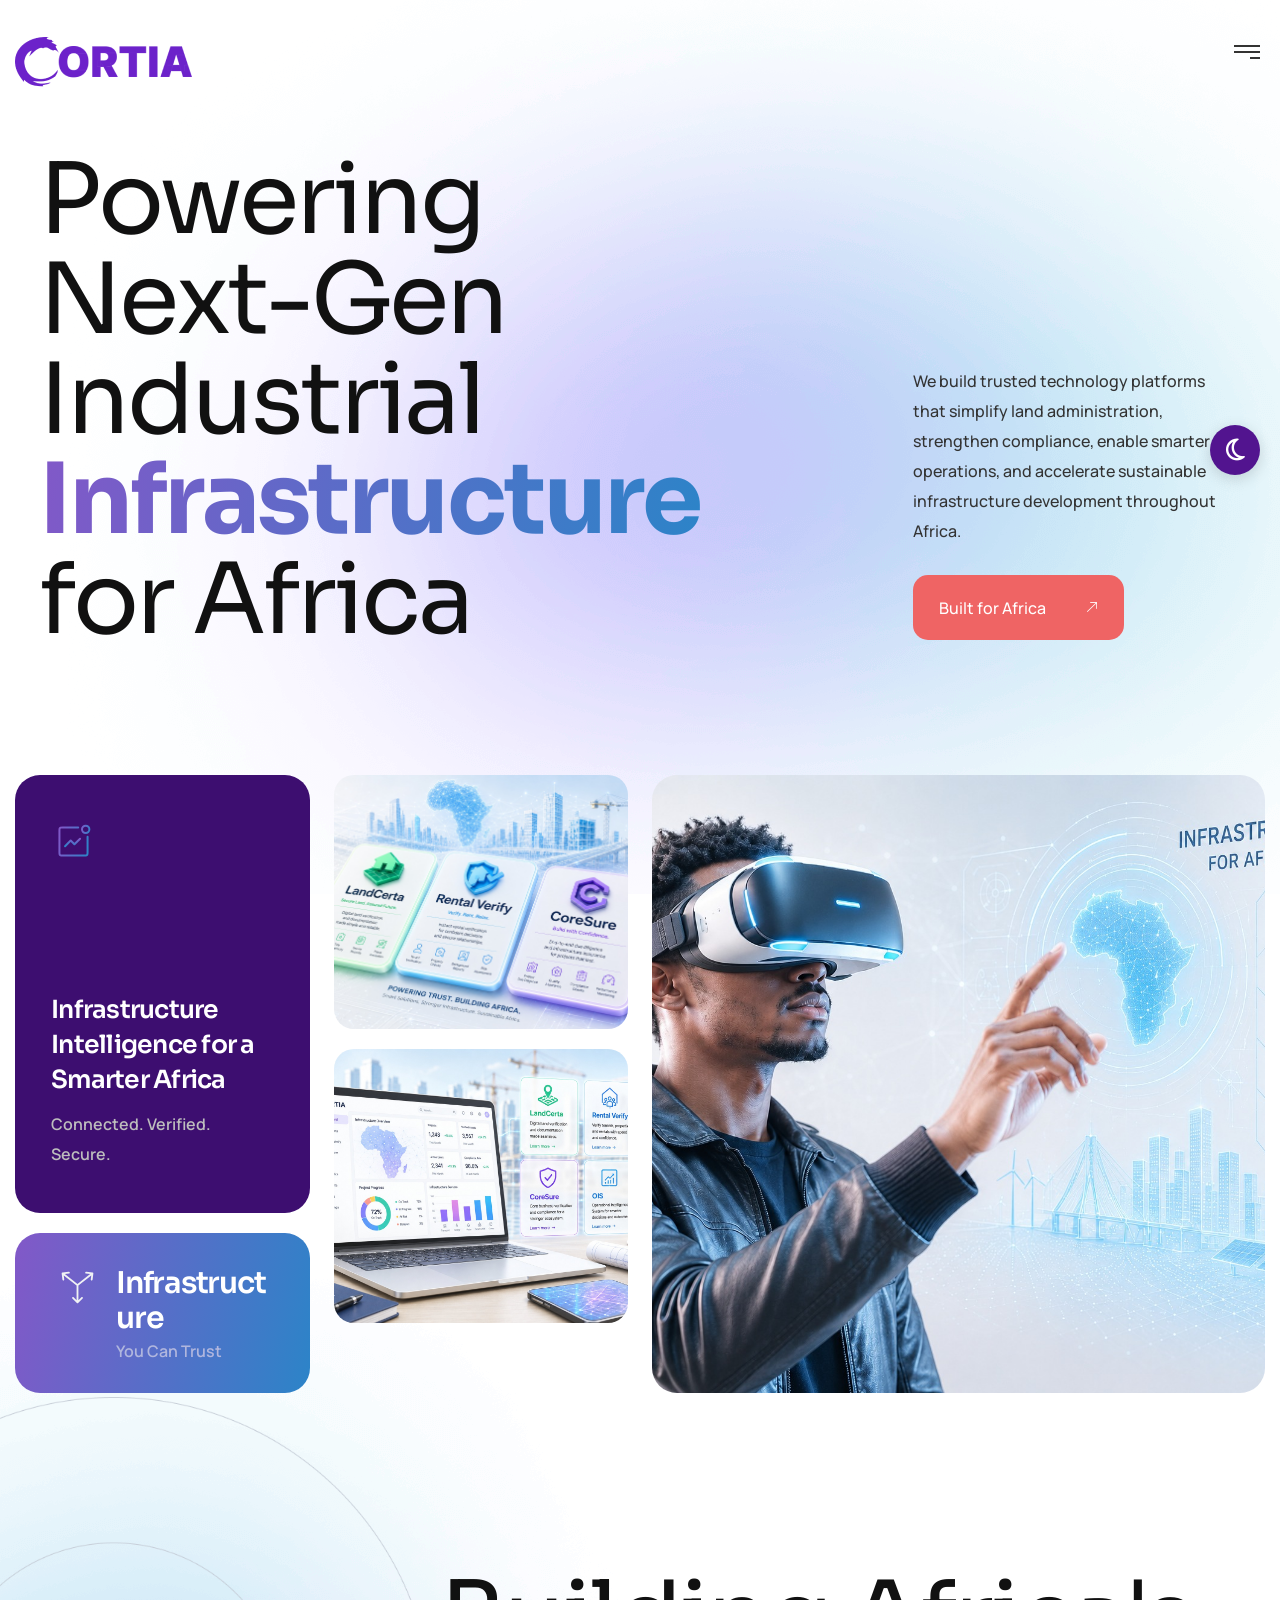
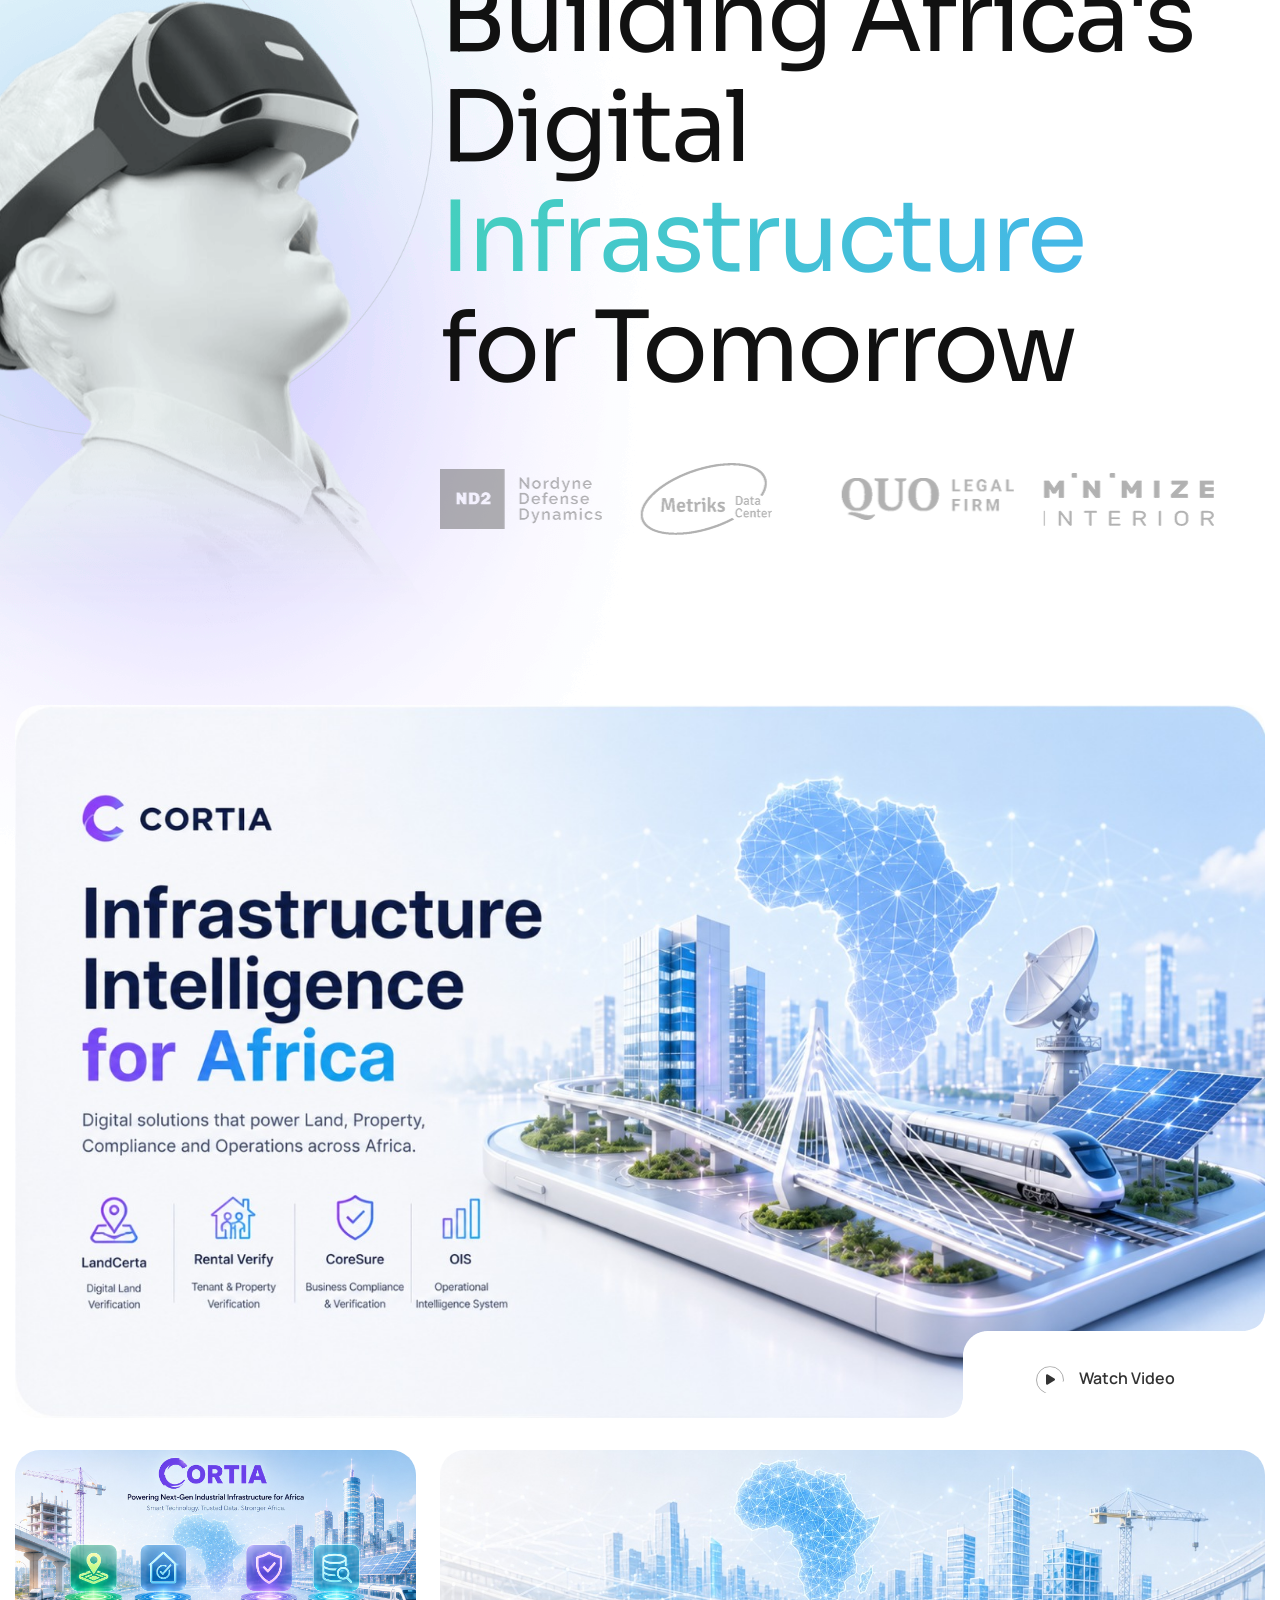
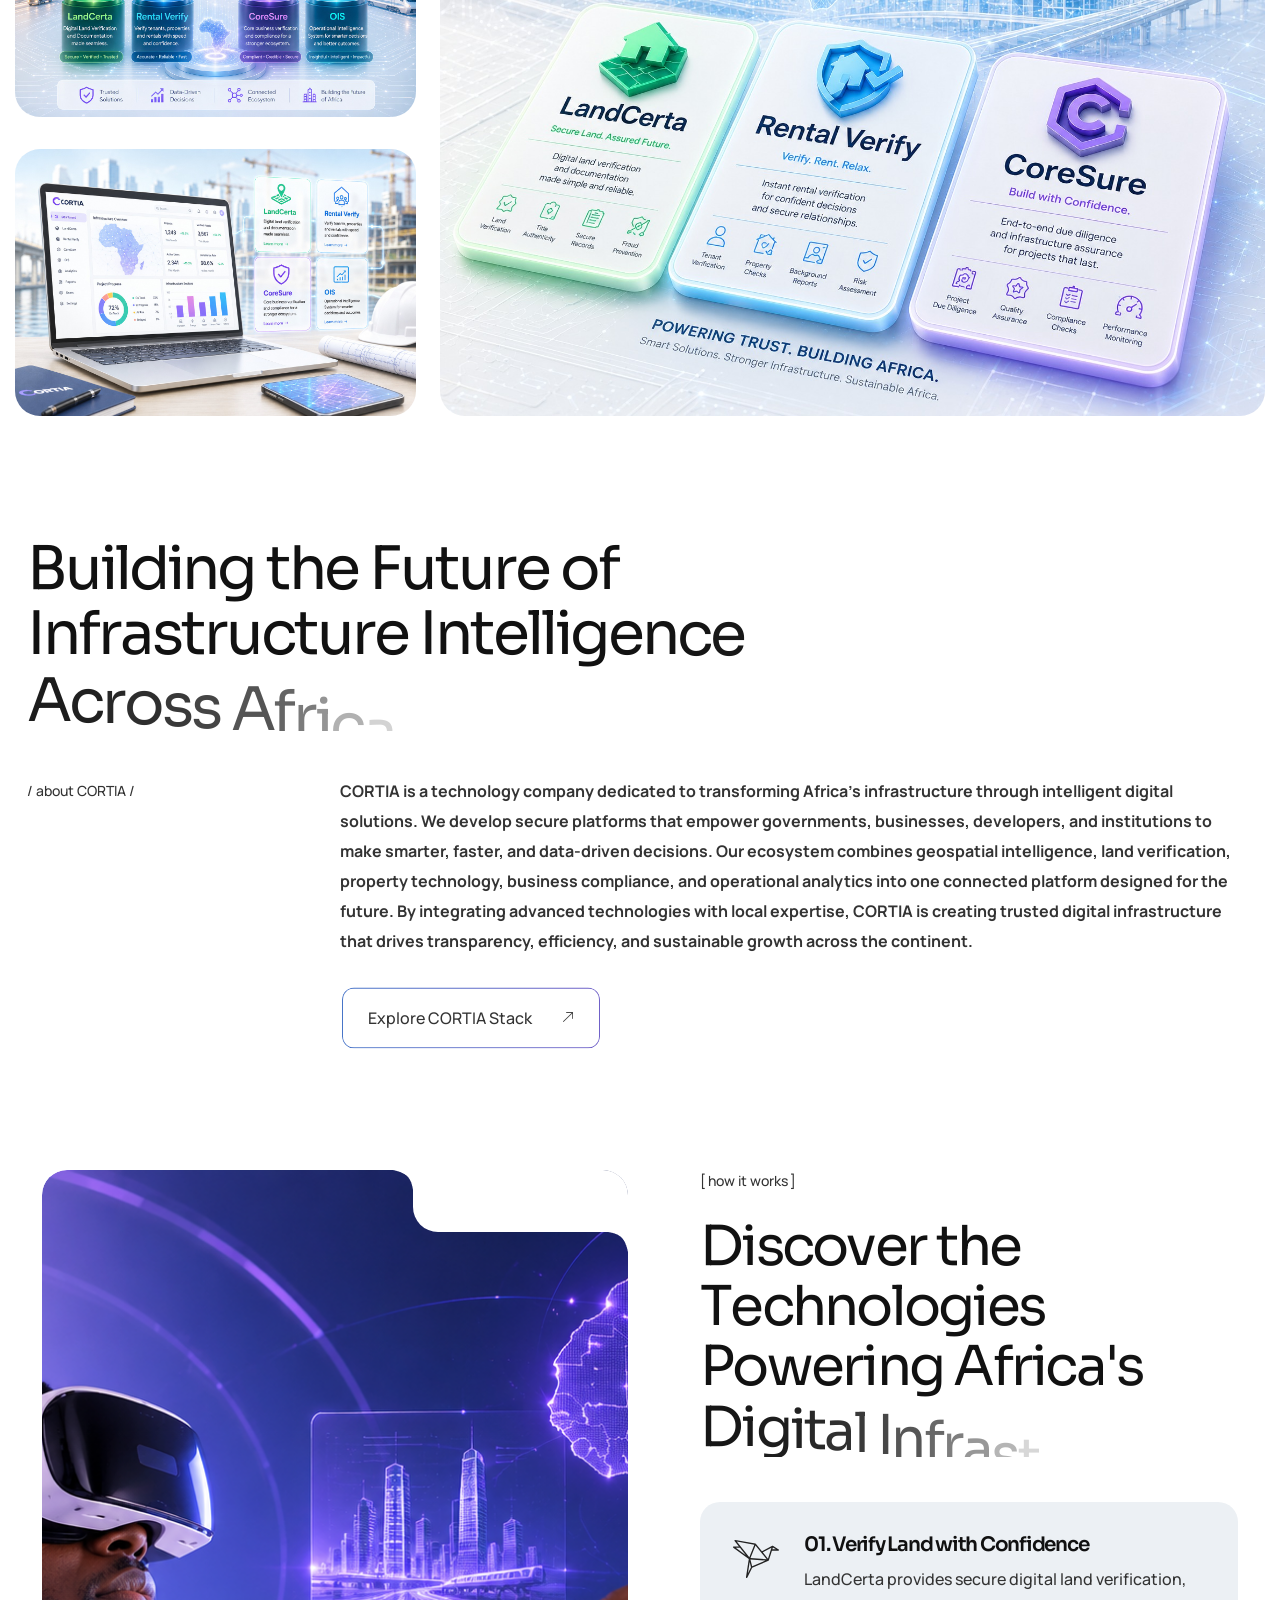
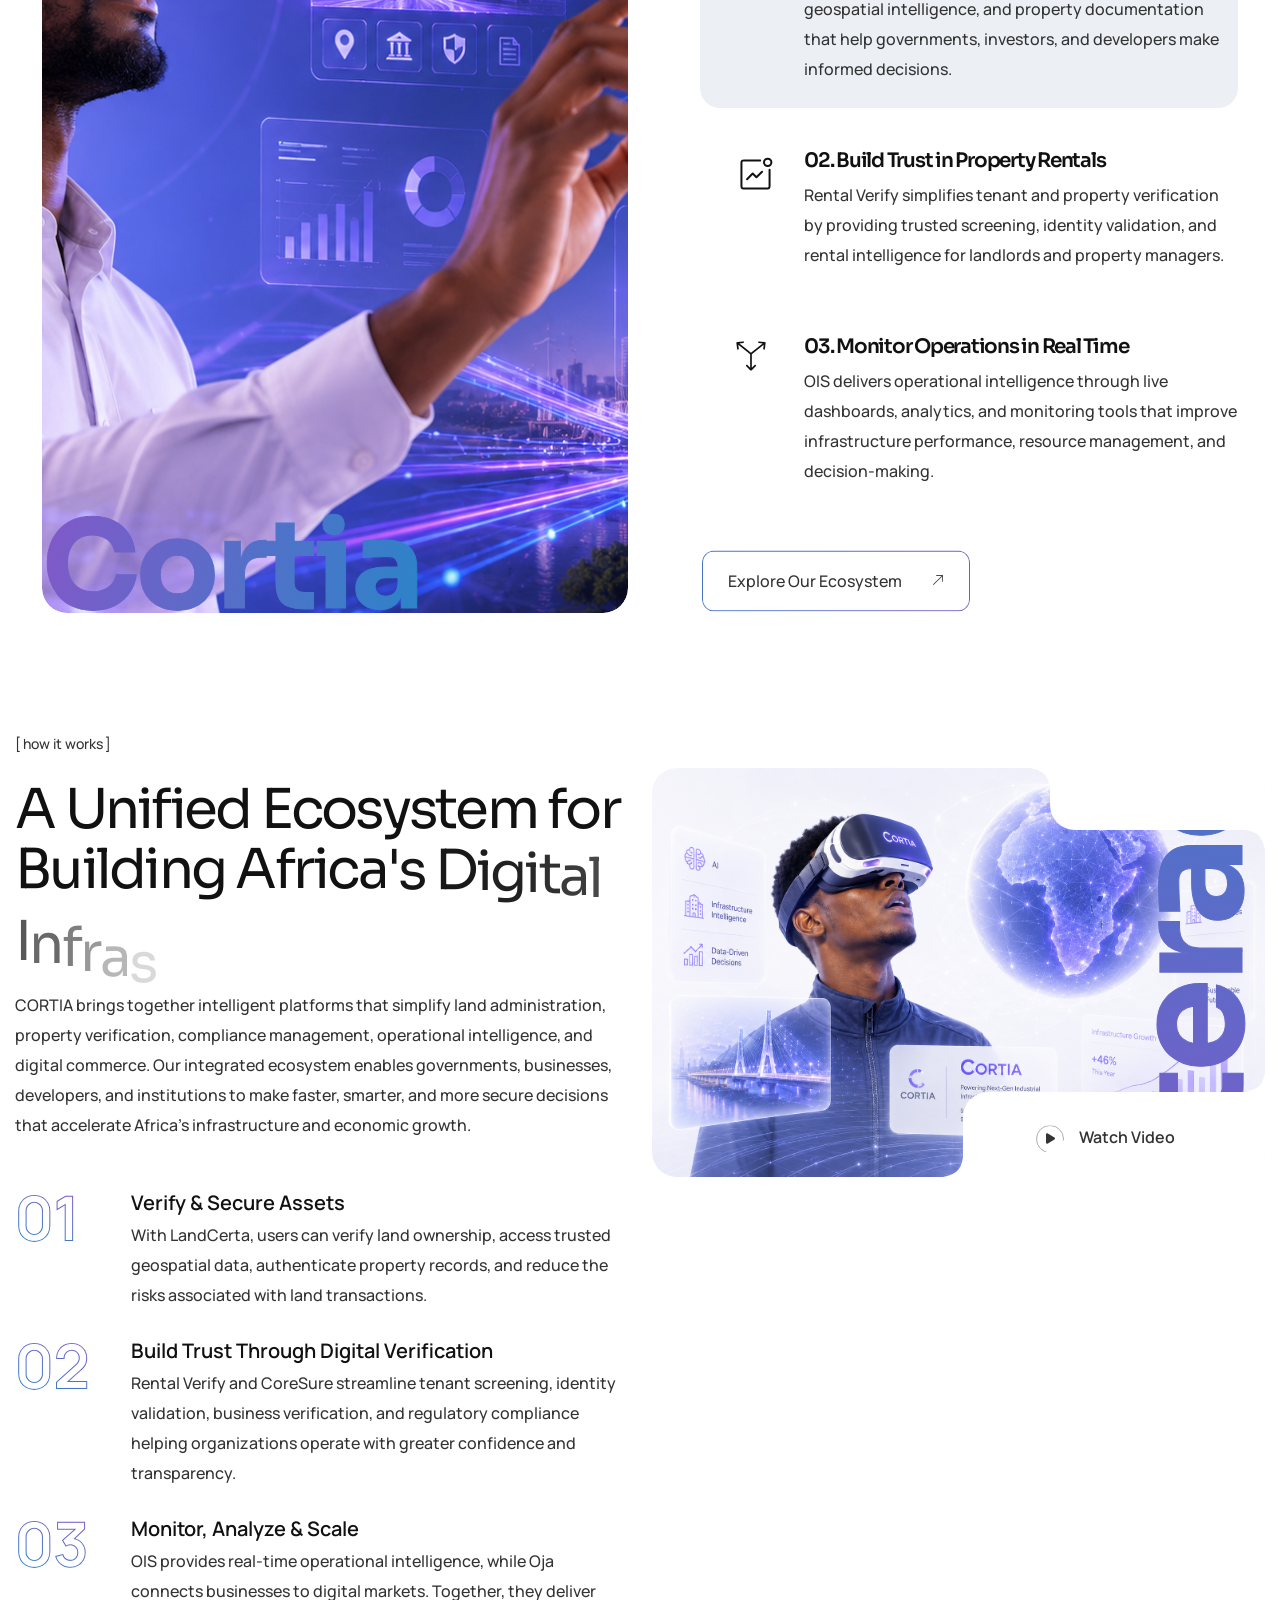
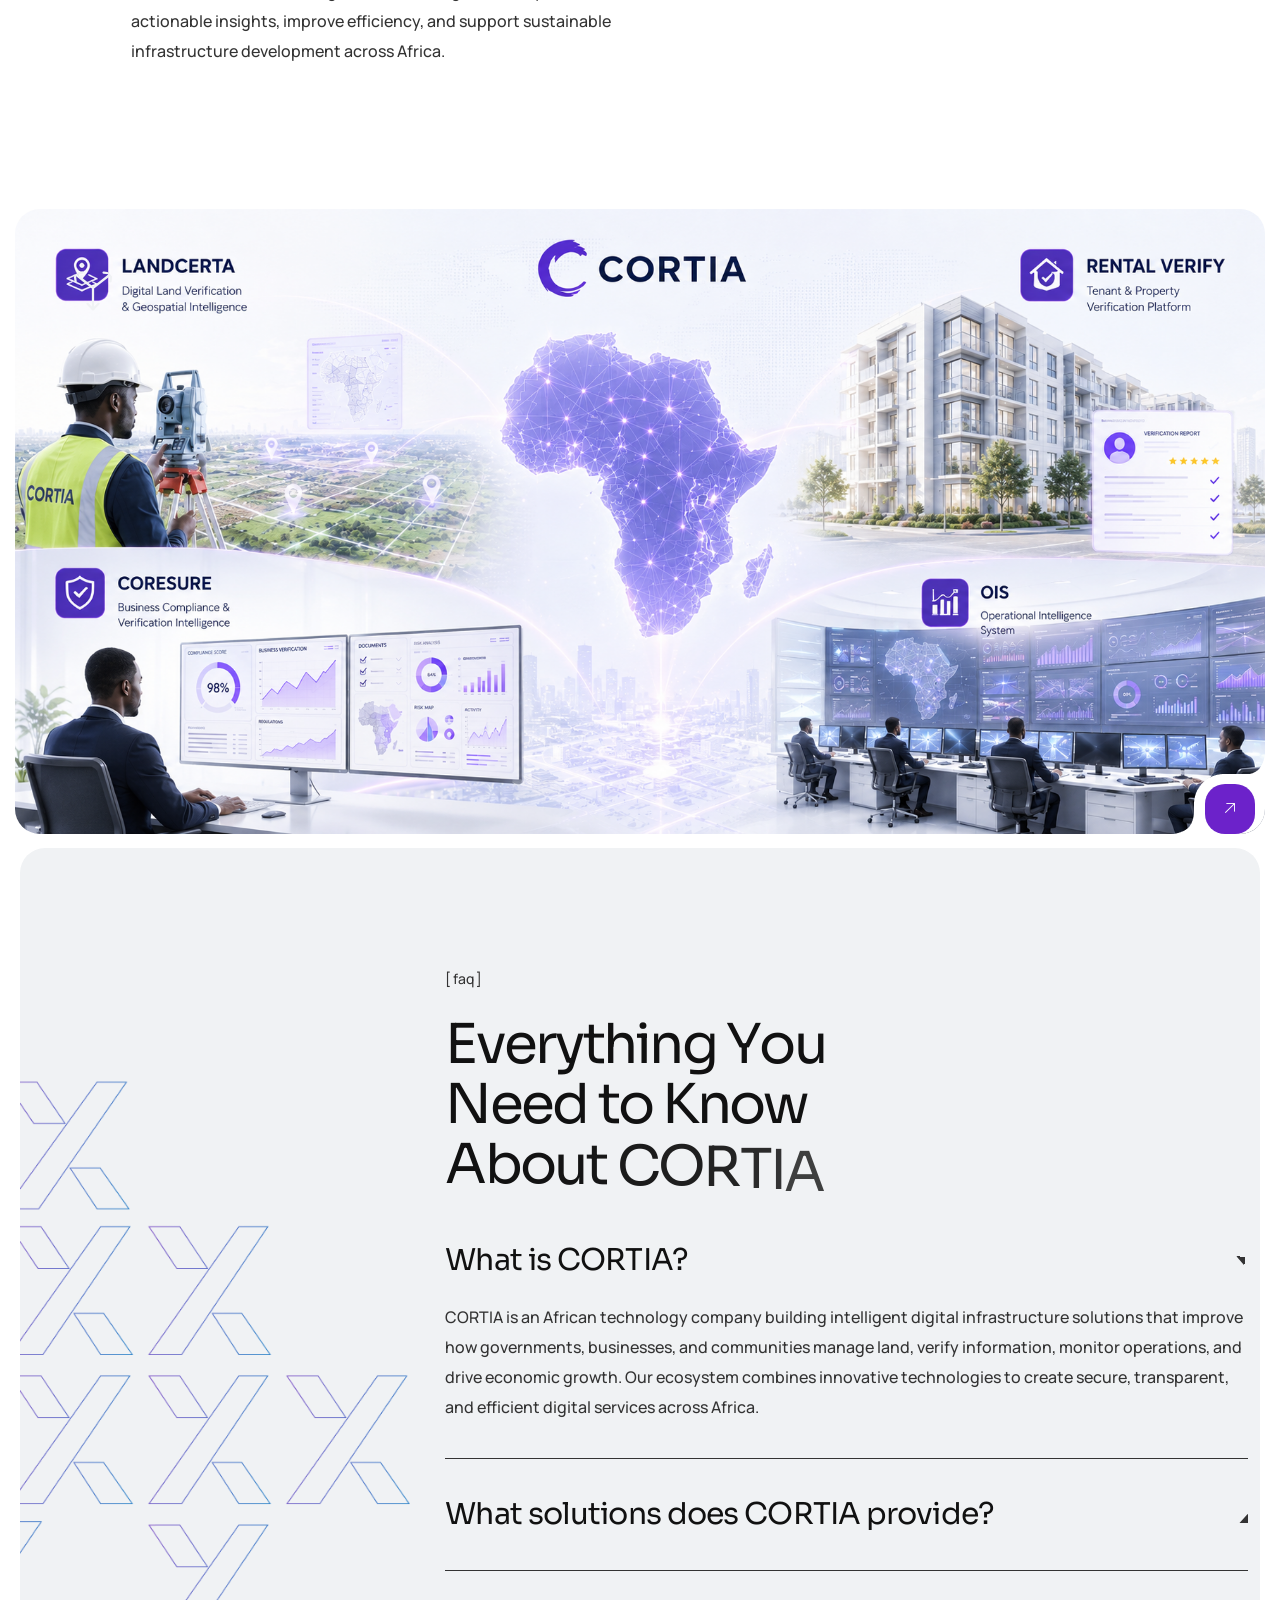
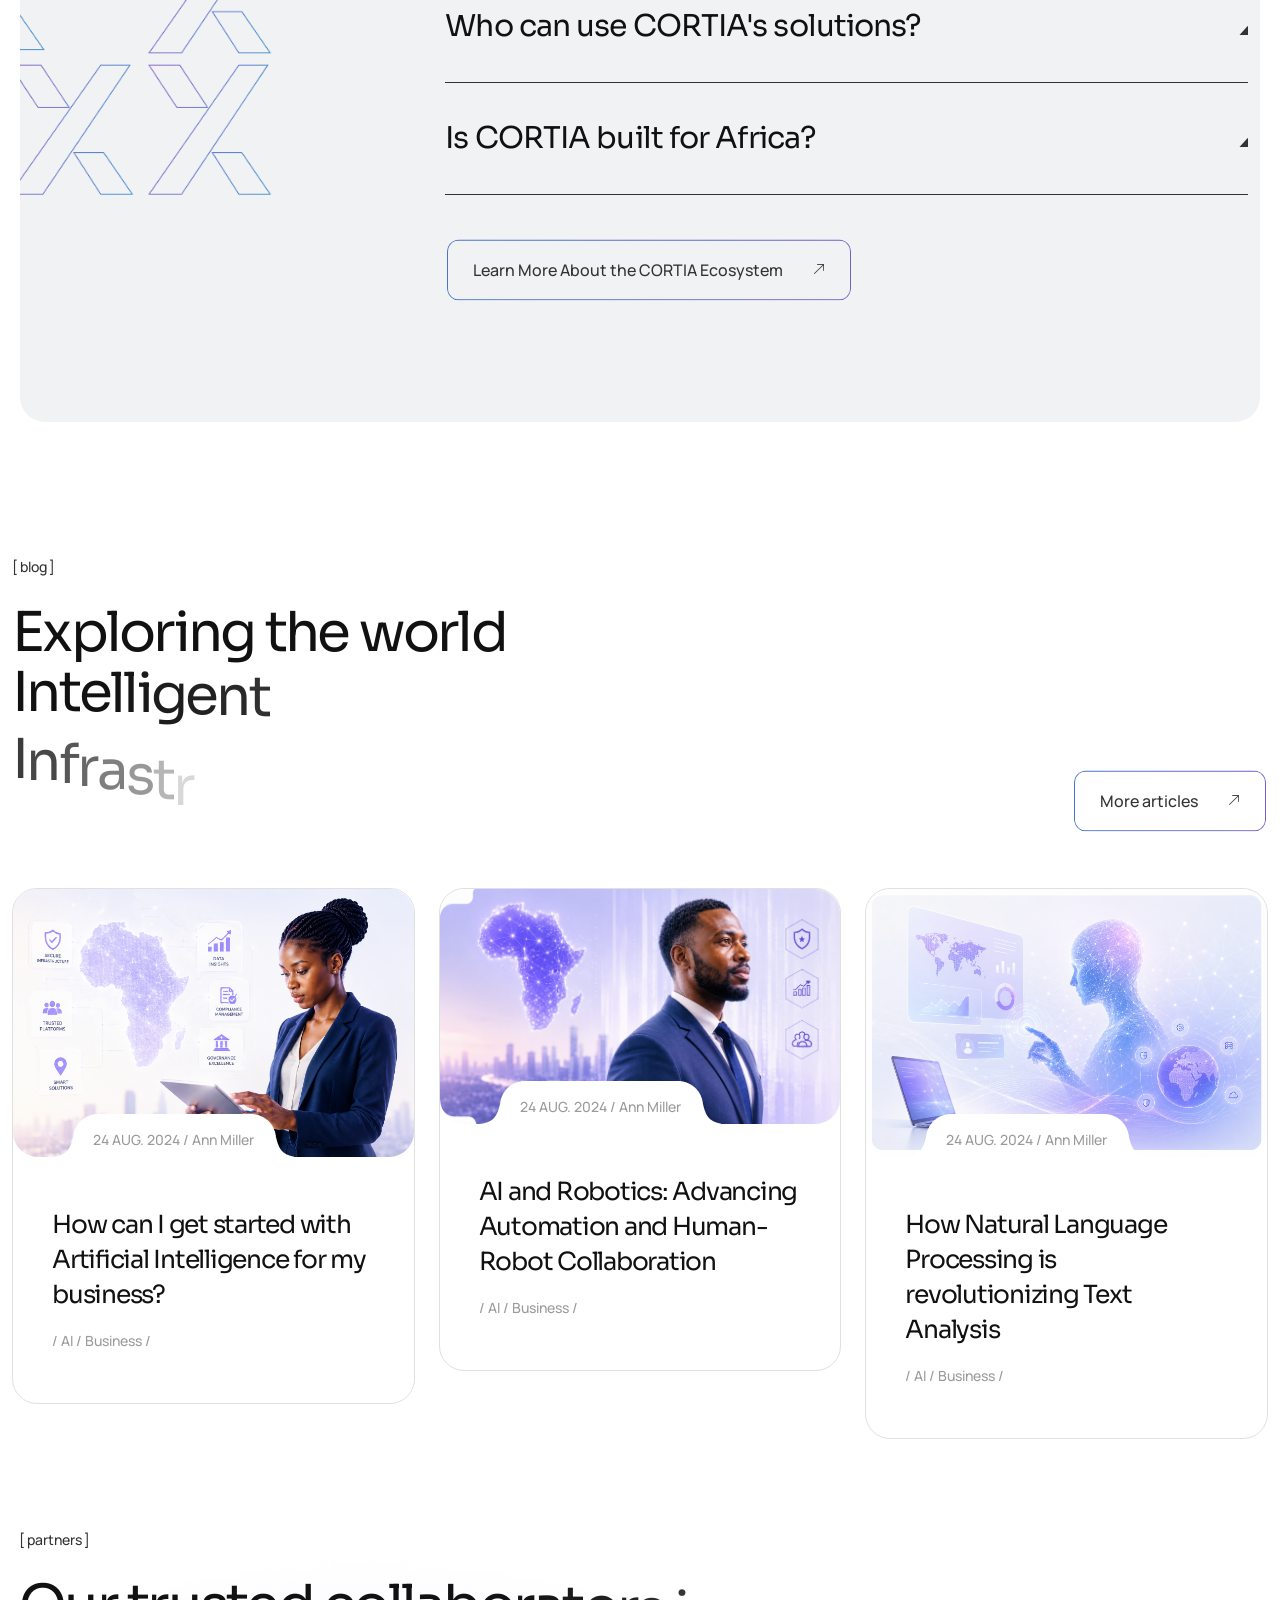
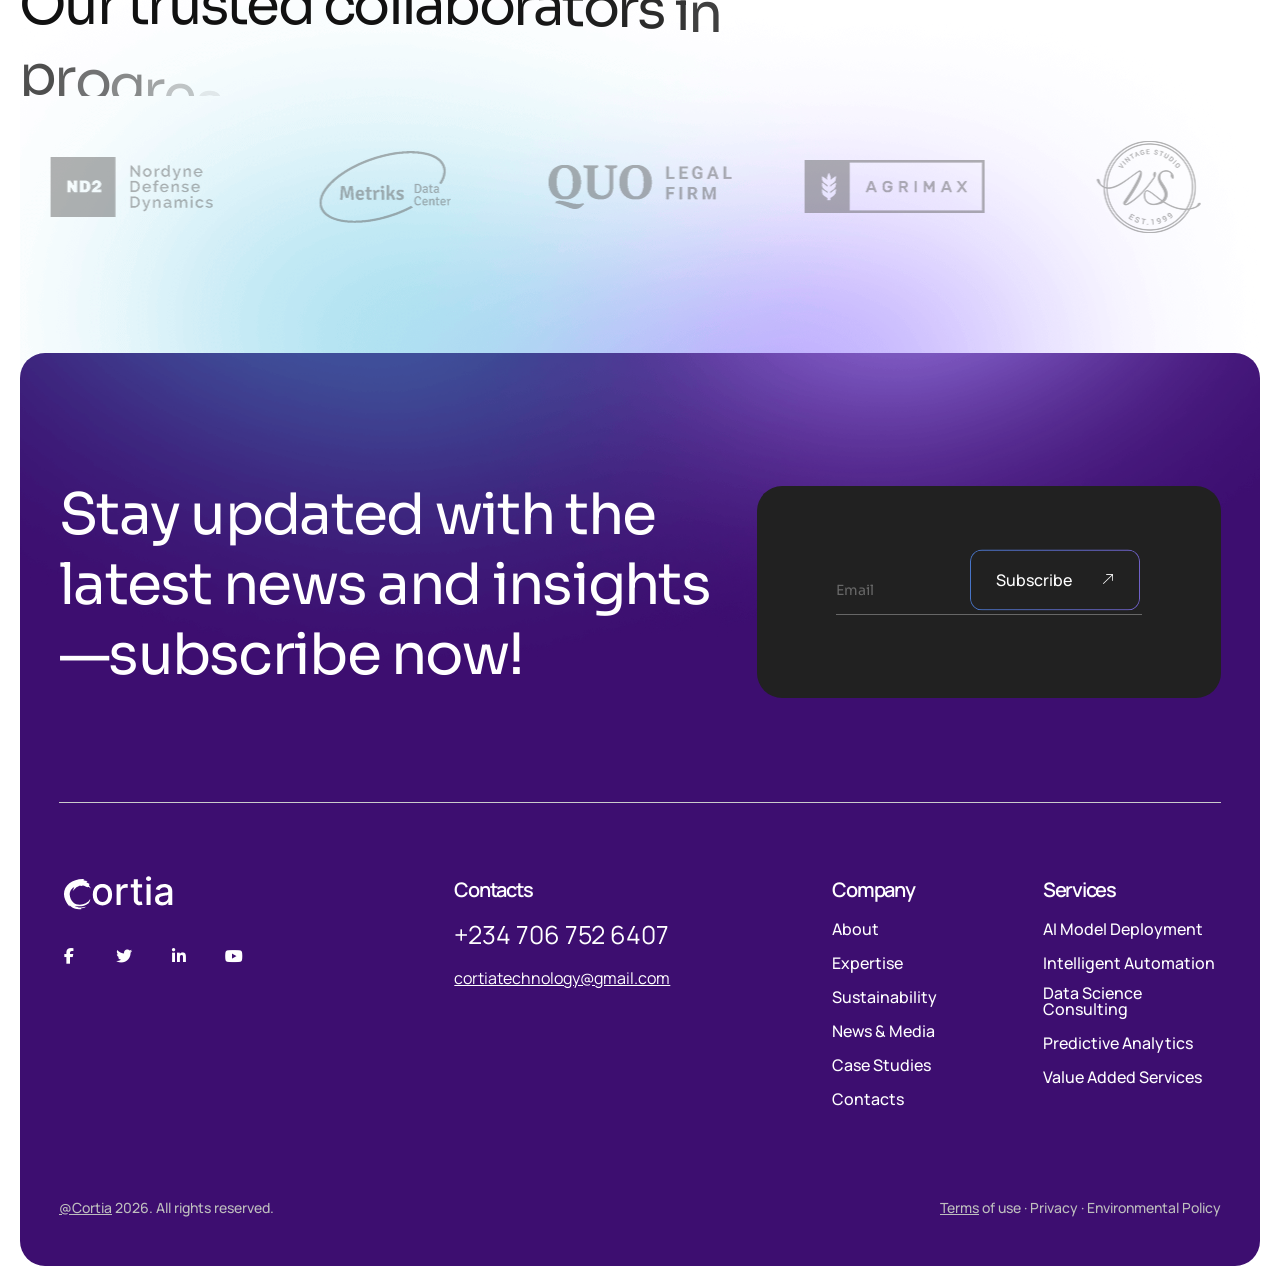
==== commit b71ef948: "first commit" ====
--- a/index.html
+++ b/index.html
@@ -73,32 +73,34 @@
         </div>
     </div>
 
-    <!-- Side Menu -->
-    <div class="side-menu" id="sideMenu">
-        <div class="overlay" id="overlay"></div>
-        <a href="javascript:void(0)" class="close-btn" id="closeBtn"><i class="fa fa-close"></i> close</a>
-        <div class="menu-content">
-            <a class="logo" href="index.html">
-                <img src="assets/images/logo.png" alt="logo">
-            </a>
-            <div class="sidebar-menu">
-                <h4 class="title">contacts</h4>
-                <p>USA, New York - 1060 <br> Str. First Avenue 1</p>
-                <a href="tel:+2347067526407" class="nmbr">+234 706 752 6407</a>
-                <a href="mailto:cortiatech@gmail.com" class="email">cortiatech@gmail.com</a>
-                <a href="contact.html" class="ibt-btn ibt-btn-outline-3 ibt-btn-rounded">
-                    <span>Get in Touch</span>
+   <!-- Side Menu -->
+        <div class="side-menu" id="sideMenu">
+            <div class="overlay" id="overlay"></div>
+            <a href="javascript:void(0)" class="close-btn" id="closeBtn"><i class="fa fa-close"></i> close</a>
+            <div class="menu-content">
+                <a class='logo' href='index.html'>
+                    <img src="assets/images/logo-light.svg" alt="logo">
                 </a>
-            </div>
-            <ul class="social-icon">
-                <li><a href="#" title="Facebook"><i class="fab fa-facebook-f"></i></a></li>
-                <li><a href="https://x.com/" title="X (Twitter)"><i class="fab fa-twitter"></i></a></li>
-                <li><a href="https://www.linkedin.com/" title="LinkedIn"><i class="fab fa-linkedin-in"></i></a></li>
-                <li><a href="https://www.youtube.com/" title="YouTube"><i class="fab fa-youtube"></i></a></li>
-            </ul>
-        </div>
-    </div>
-
+                <div class="sidebar-menu">
+                    <h4 class="title">contacts</h4>
+                    <p>USA, New York - 1060 <br> Str. First Avenue 1</p>
+                    <a href="tel:+13685678954" class="nmbr">800 100 975 20 34</a>
+                    <a href="tel:8003508431" class="nmbr">+ (123) 1800-234-5678</a>
+                    <a href="mailto:cortiatechnology@gmail.com" class="email">cortiatechnology@gmail.com</a>
+                    <a href="#" class="ibt-btn ibt-btn-outline-3 ibt-btn-rounded">
+                        <span>Get in Touch</span>
+                    </a>
+                </div>
+                <ul class="social-icon">
+                    <li><a href="www.facebook.html"><i class="fab fa-facebook-f"></i></a></li>
+                    <li><a href="https://x.com/i/flow/login?lang=en"><i class="fab fa-twitter"></i></a></li>
+                    <li><a href="https://www.linked.com/"><i class="fab fa-linkedin-in"></i></a></li>
+                    <li><a href="https://www.youtube.com/"><i class="fab fa-youtube"></i></a></li>
+                </ul>
+            </div>
+        </div>
+
+         
     <!-- Mobile Menu -->
     <div data-menu="mobileMenu" class="side-menu2">
         <div class="menu-btns">
@@ -109,10 +111,10 @@
             <li>
                 <a href="#">Cortia Stack</a>
                 <ul>
-                    <li><a href="index1.html">CoreSure</a></li>
-                    <li><a href="index2.html">LandCerta</a></li>
-                    <li><a href="index4.html">Rental Verify</a></li>
-                    <li><a href="index5.html">OIS</a></li>
+                    <li><a href="index1.html">Core Sure- Build with Confidence</a></li>
+                                                <li><a href="index2.html">LandCerta-- Secure Land. Assured Future</a></li>
+                                                <li><a href="index4.html">Rental Verify-- Verify. Rent. Relax</a></li>
+                                                <li><a href="index5.html">OIS-- Optimized Information Solutions</a></li>
                 </ul>
             </li>
             <li>
@@ -181,10 +183,10 @@
                                 <ul class="mega-sub-menu">
                                     <li class="mega-menu-column">
                                         <ul>
-                                            <li><a href="index1.html">Core Sure</a></li>
-                                            <li><a href="index2.html">LandCerta</a></li>
-                                            <li><a href="index4.html">Rental Verify</a></li>
-                                            <li><a href="index5.html">OIS</a></li>
+                                            <li><a href="index1.html">Core Sure- Build with Confidence</a></li>
+                                                <li><a href="index2.html">LandCerta-- Secure Land. Assured Future</a></li>
+                                                <li><a href="index4.html">Rental Verify-- Verify. Rent. Relax</a></li>
+                                                <li><a href="index5.html">OIS-- Optimized Information Solutions</a></li>
                                         </ul>
                                     </li>
                                     <li class="mega-menu-column">
@@ -231,7 +233,7 @@
                 </div>
                 <div class="col-auto d-none d-xl-block">
                     <div class="btn-box">
-                        <!--<a href="tel:+2347067526407" class="header-contact11">+234 706 752 6407</a>-->
+                        <a href="tel:+2347067526407" class="header-contact11">+234 706 752 6407</a>
                         <a href="#" class="popup-search" data-popup="1"><i class="fa fa-search"></i></a>
                         <a class="ibt-btn ibt-btn-outline-3 ibt-btn-rounded" href="contact.html">
                             <span>Get in Touch</span>
@@ -322,7 +324,7 @@
                     </div>
                     <div class="col-auto d-none d-xl-block">
                         <div class="btn-box">
-                            <!--<a href="tel:+2347067526407" class="header-contact11">+234 706 752 6407</a>-->
+                            <a href="tel:+2347067526407" class="header-contact11">+234 706 752 6407</a>
                             <a href="#" class="popup-search" data-popup="1"><i class="fa fa-search"></i></a>
                             <a class="ibt-btn ibt-btn-outline-3 ibt-btn-rounded" href="contact.html">
                                 <span>Get in Touch</span>
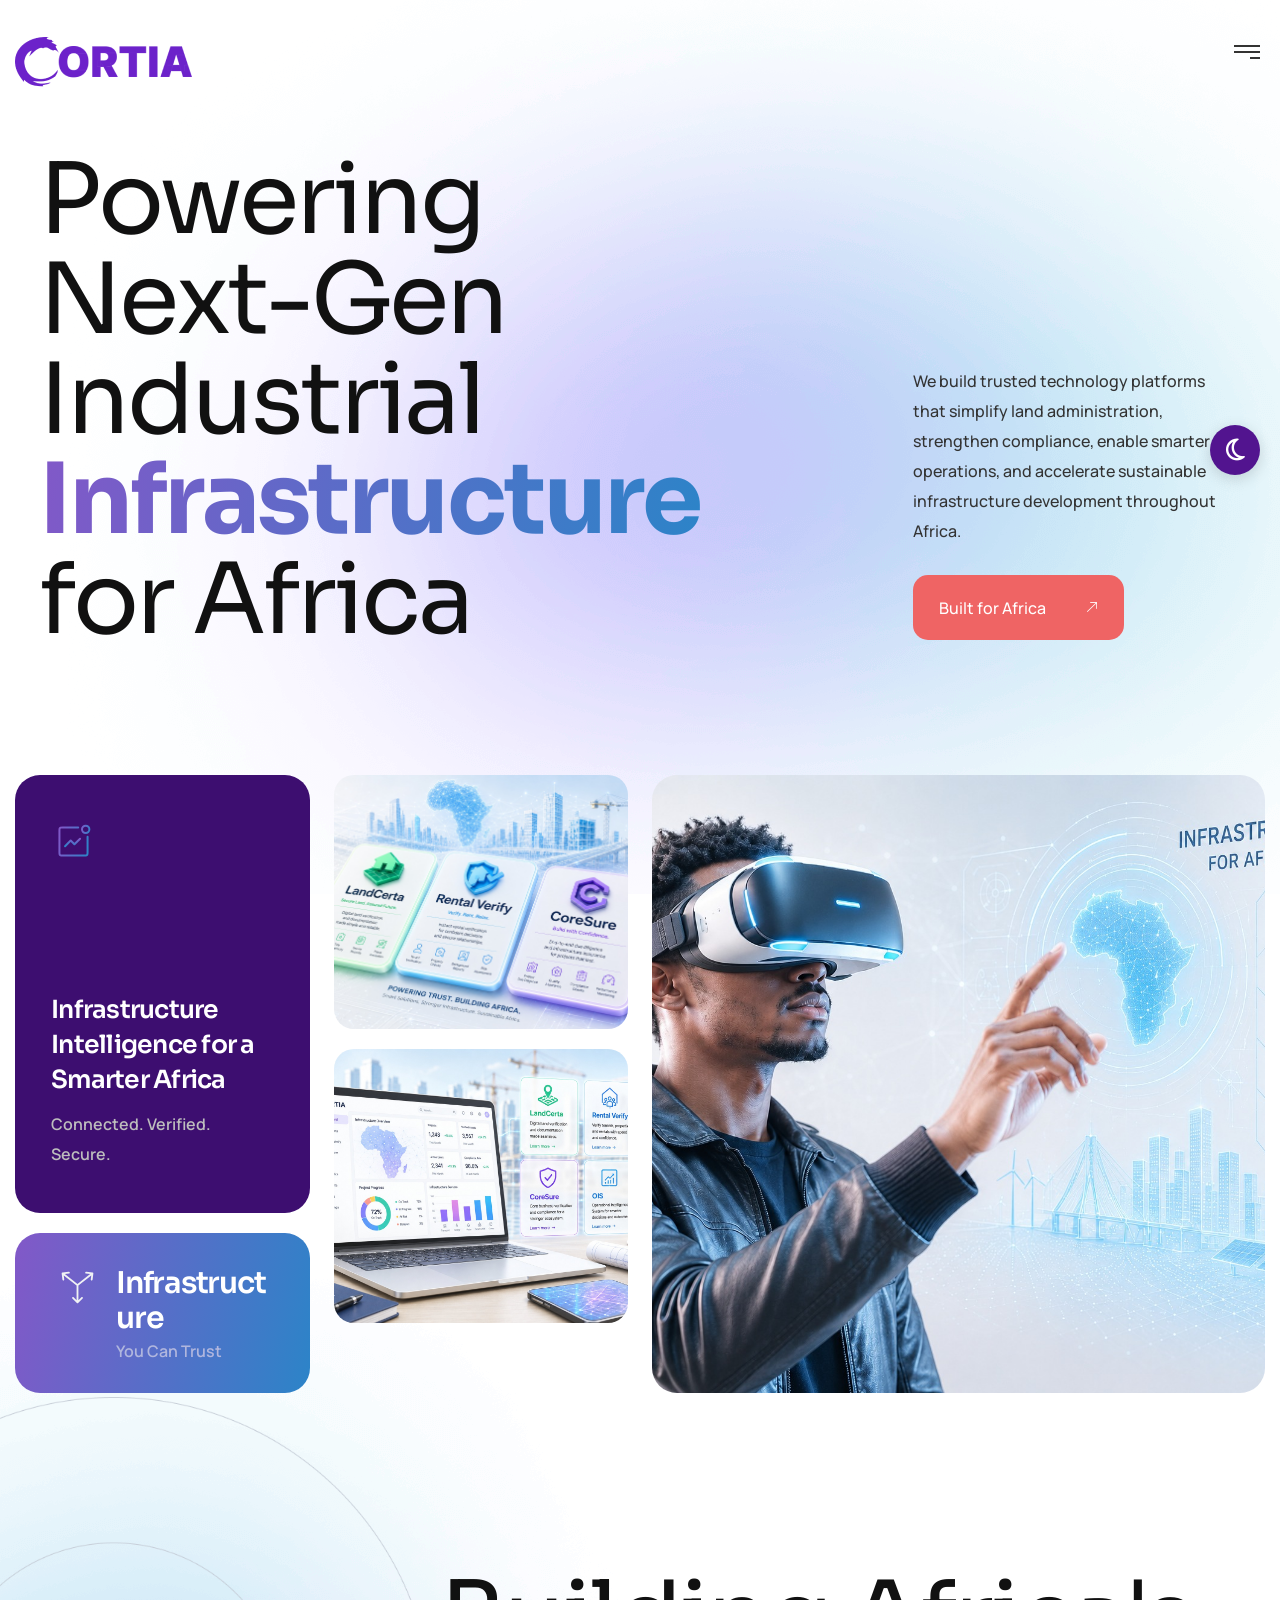
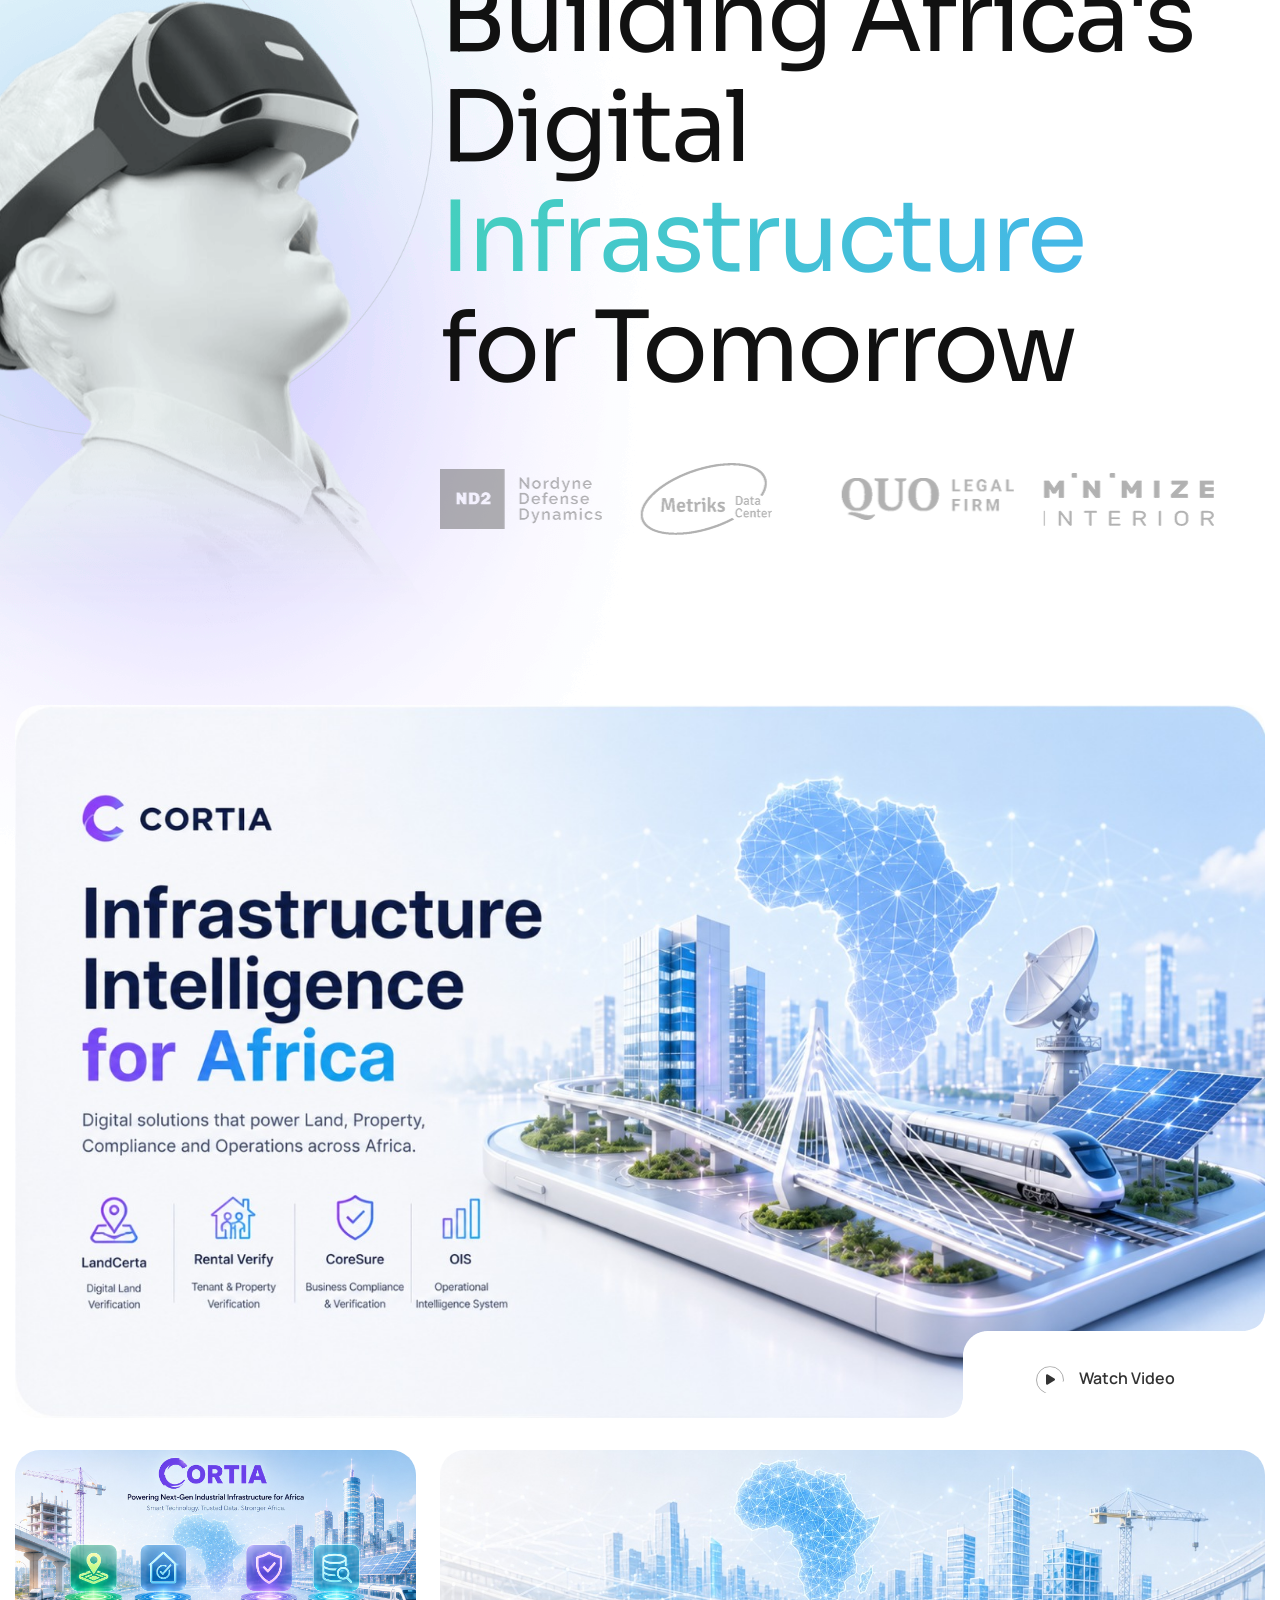
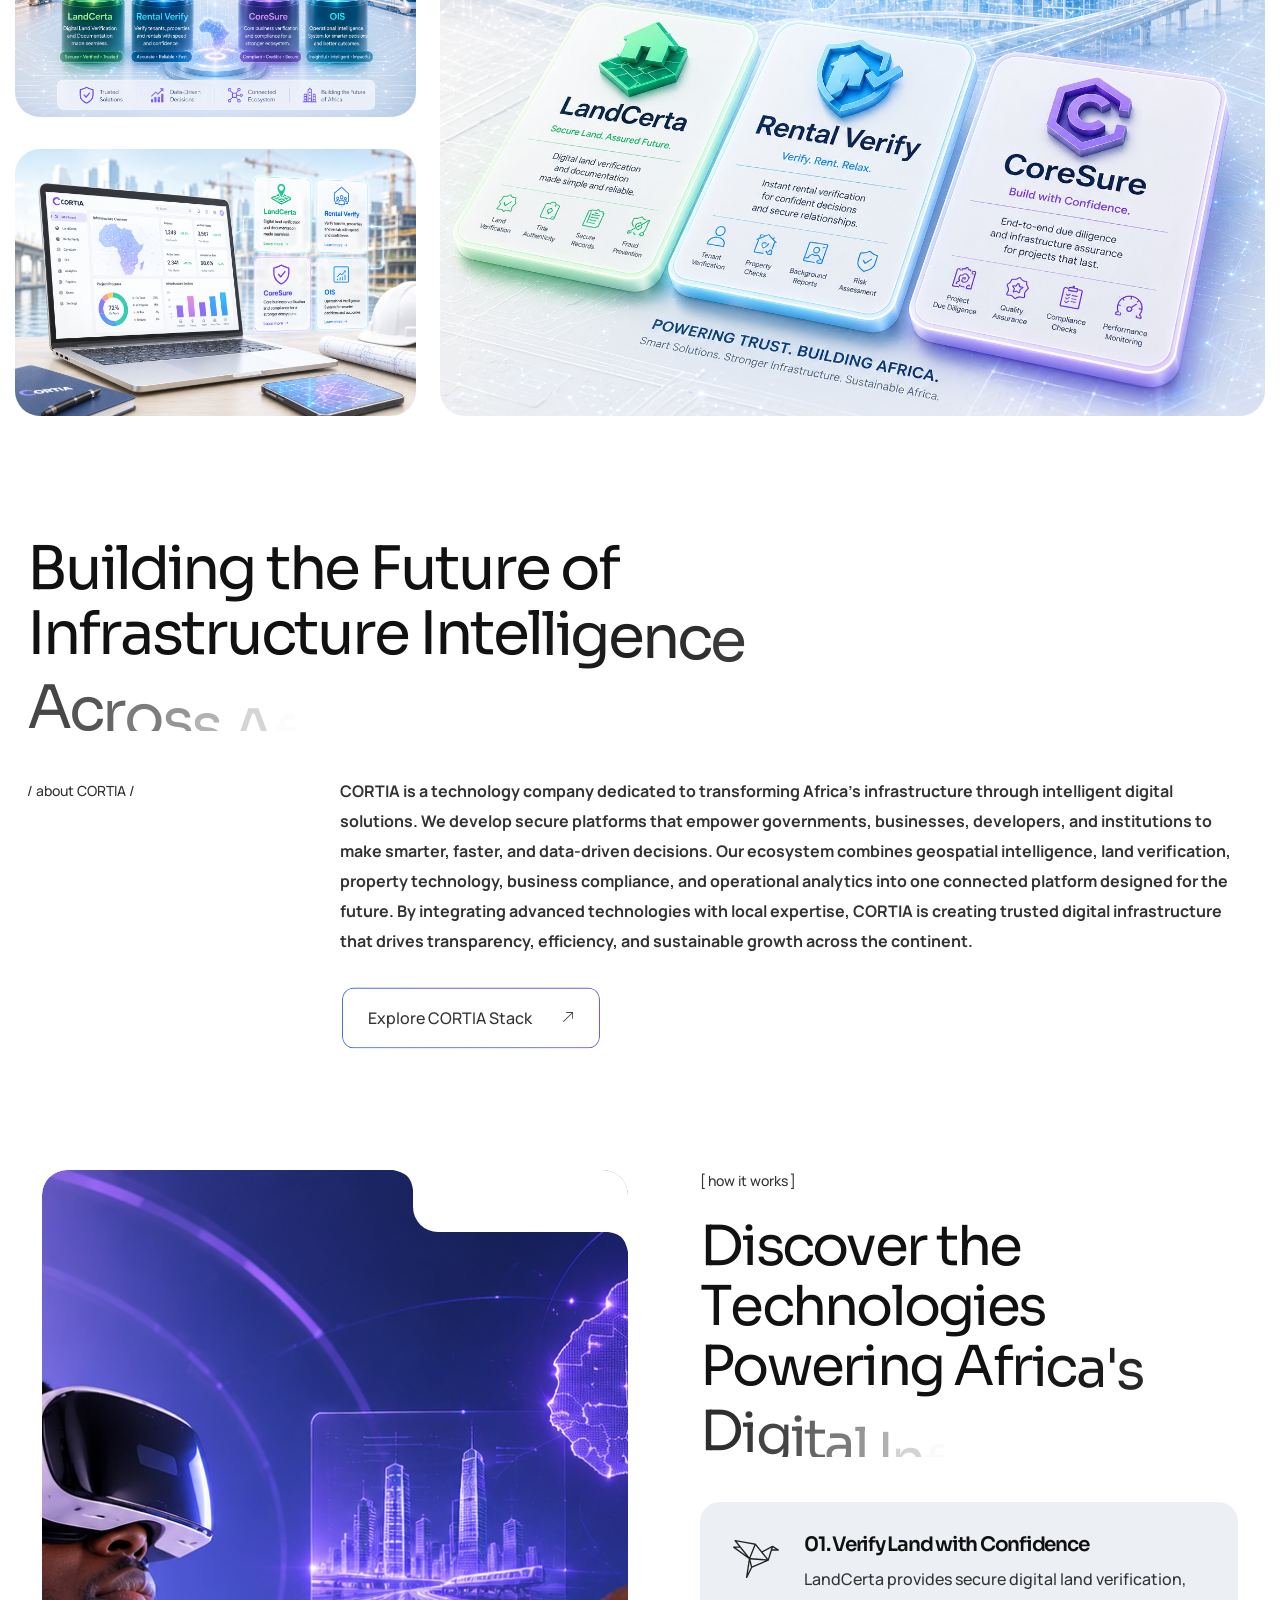
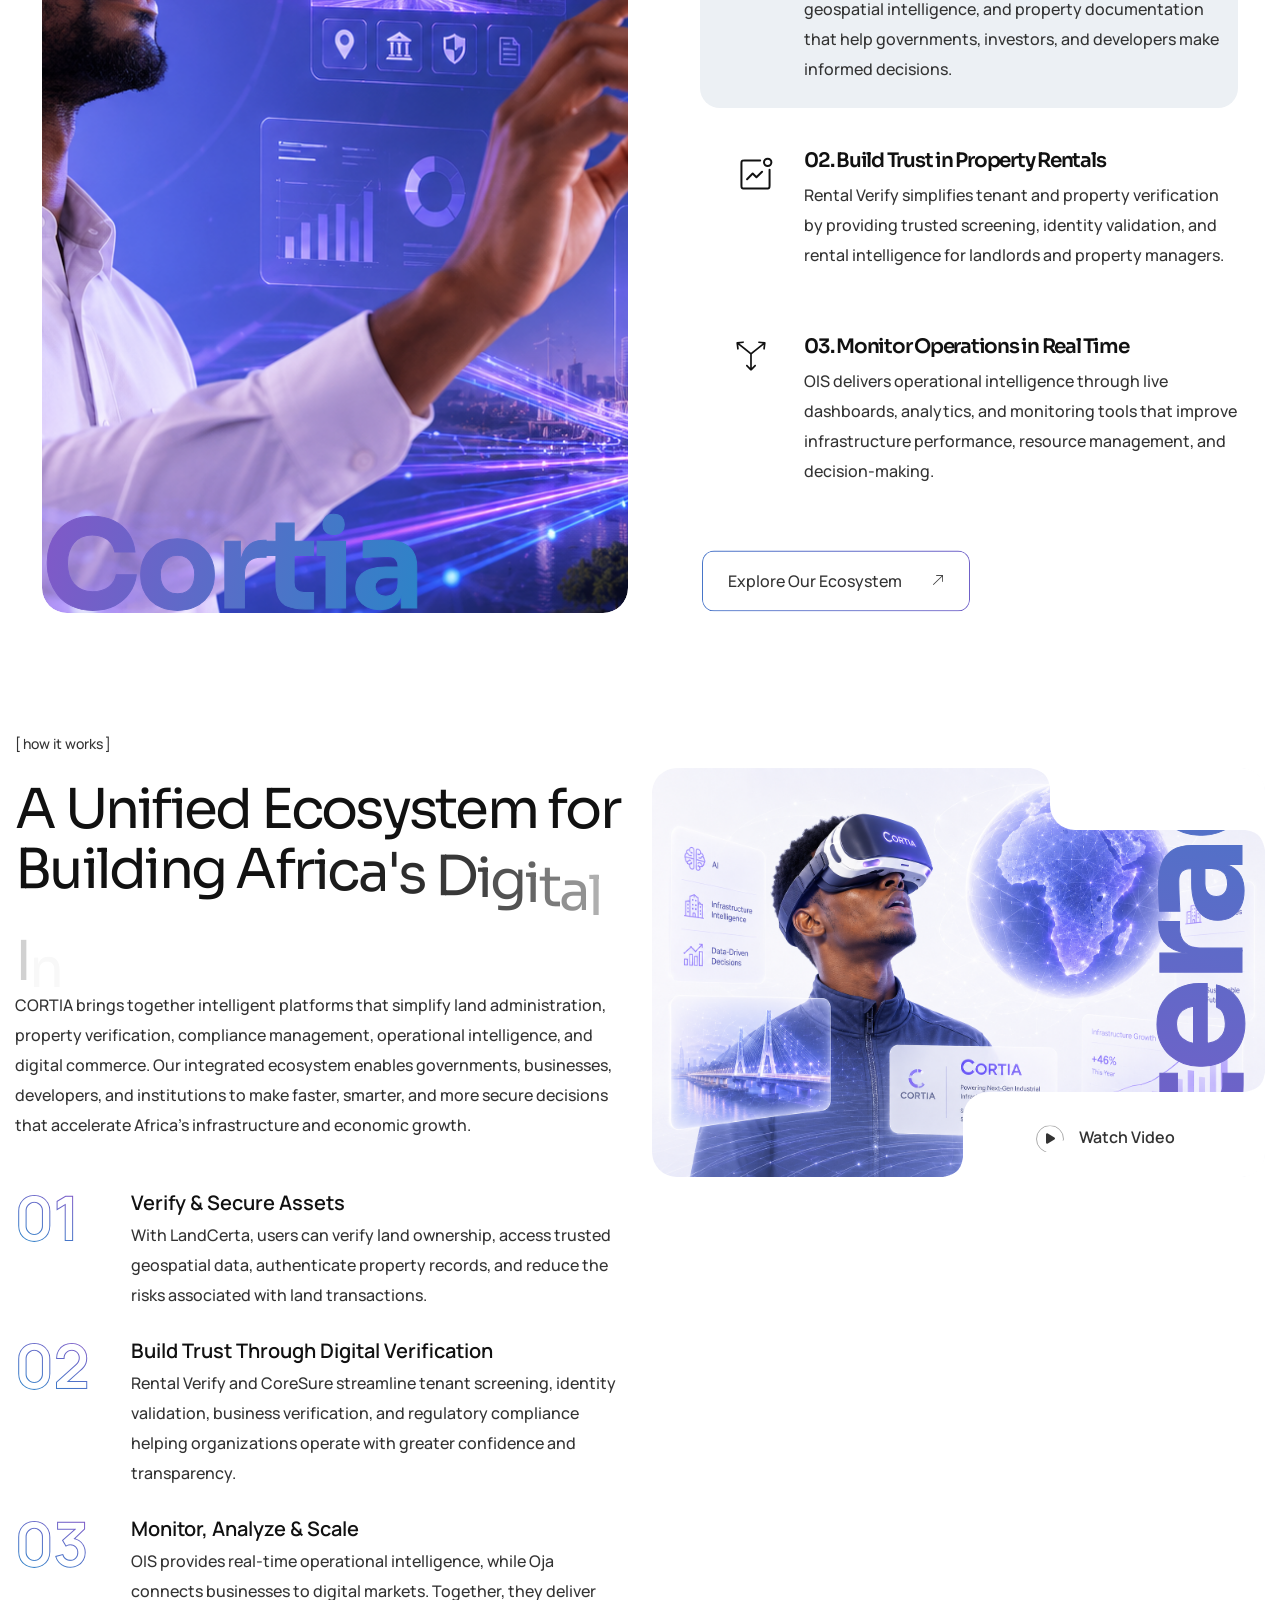
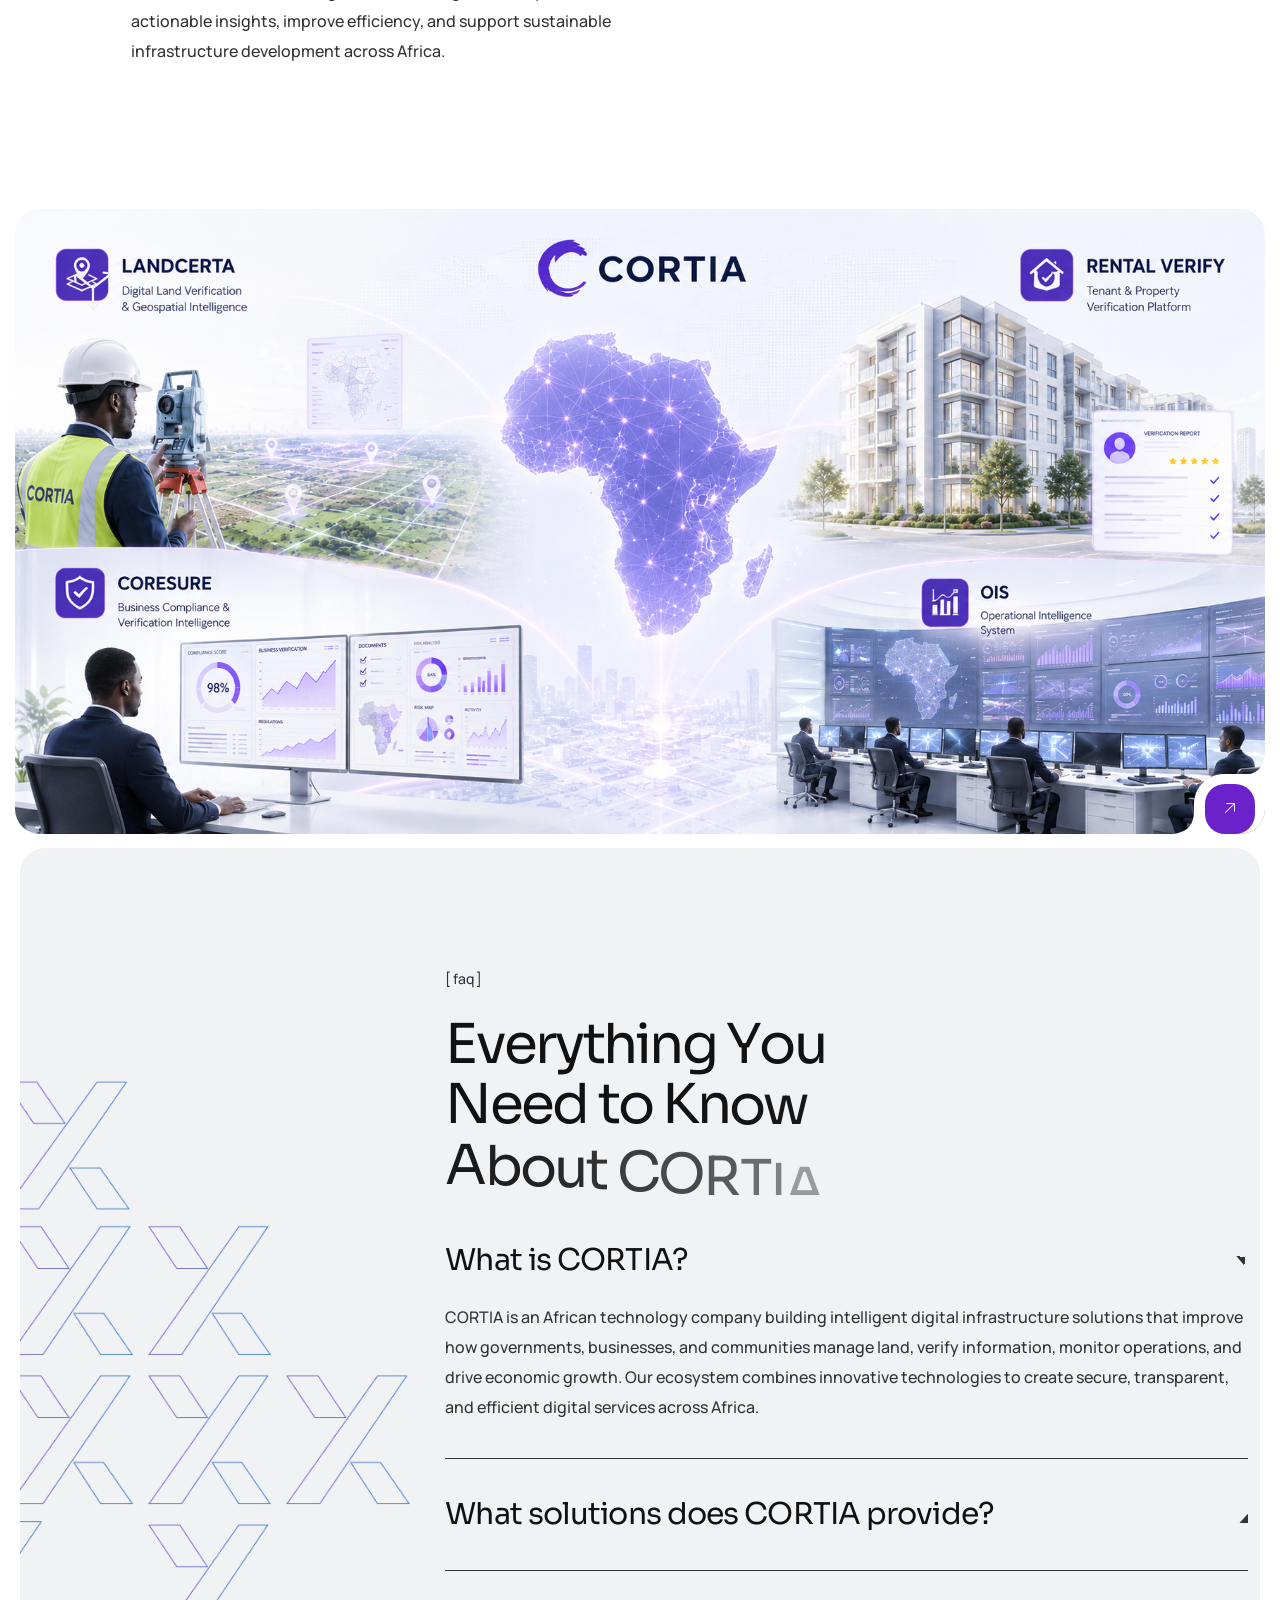
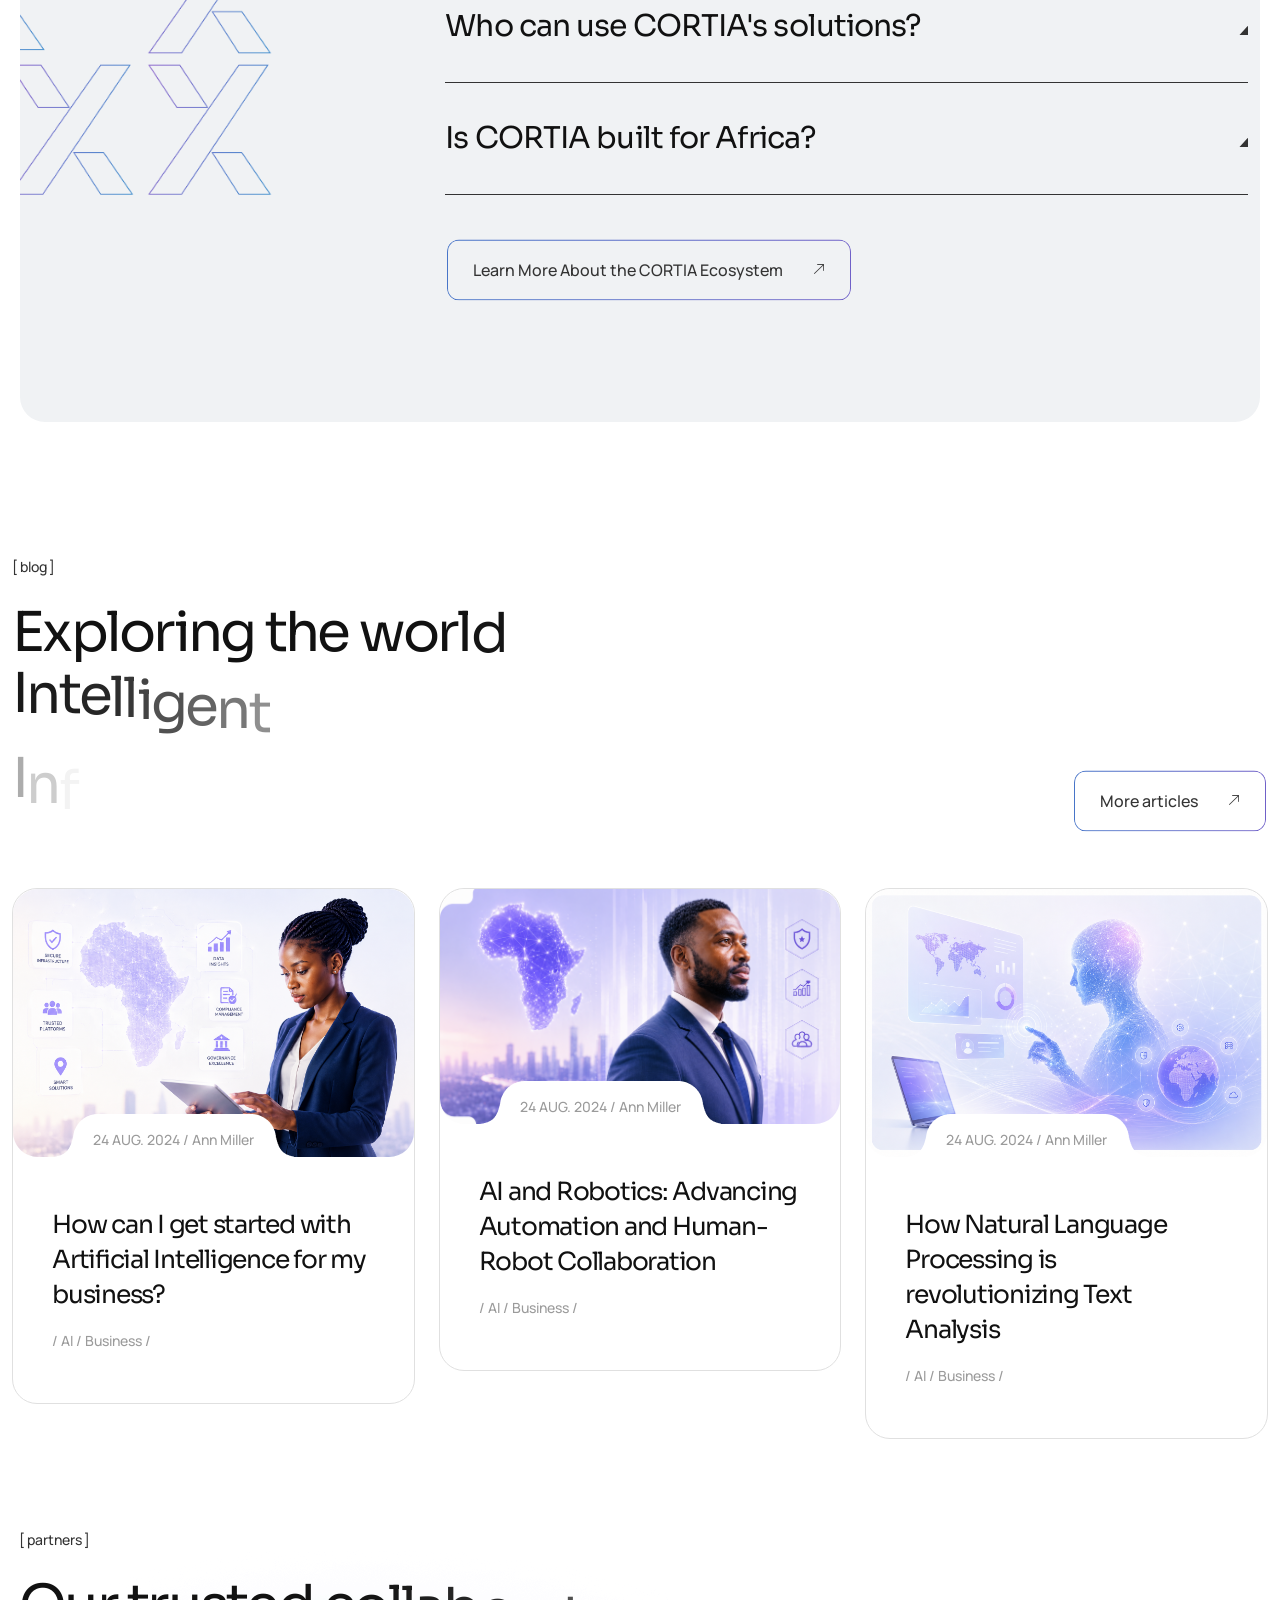
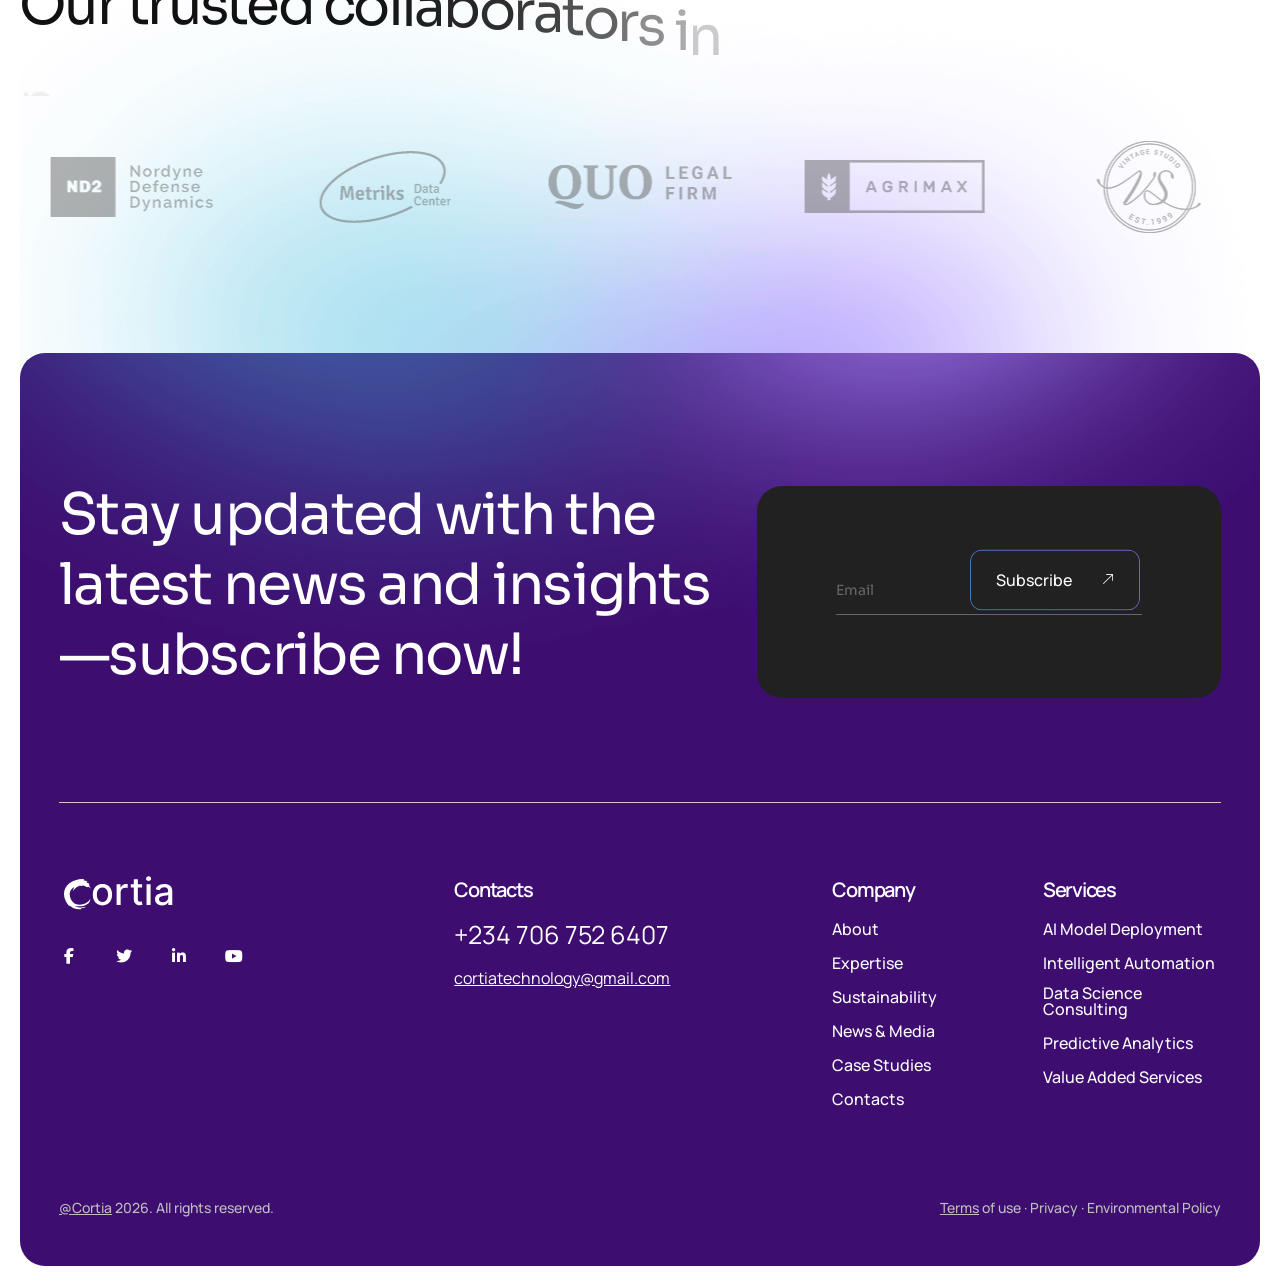
==== commit 22beb4b0: "first commit" ====
--- a/index.html
+++ b/index.html
@@ -84,8 +84,8 @@
                 <div class="sidebar-menu">
                     <h4 class="title">contacts</h4>
                     <p>USA, New York - 1060 <br> Str. First Avenue 1</p>
-                    <a href="tel:+13685678954" class="nmbr">800 100 975 20 34</a>
-                    <a href="tel:8003508431" class="nmbr">+ (123) 1800-234-5678</a>
+                    <a href="tel:+13685678954" class="nmbr"> +234 706 752 6407</a>
+                    <a href="tel:8003508431" class="nmbr"> +234 706 752 6407</a>
                     <a href="mailto:cortiatechnology@gmail.com" class="email">cortiatechnology@gmail.com</a>
                     <a href="#" class="ibt-btn ibt-btn-outline-3 ibt-btn-rounded">
                         <span>Get in Touch</span>
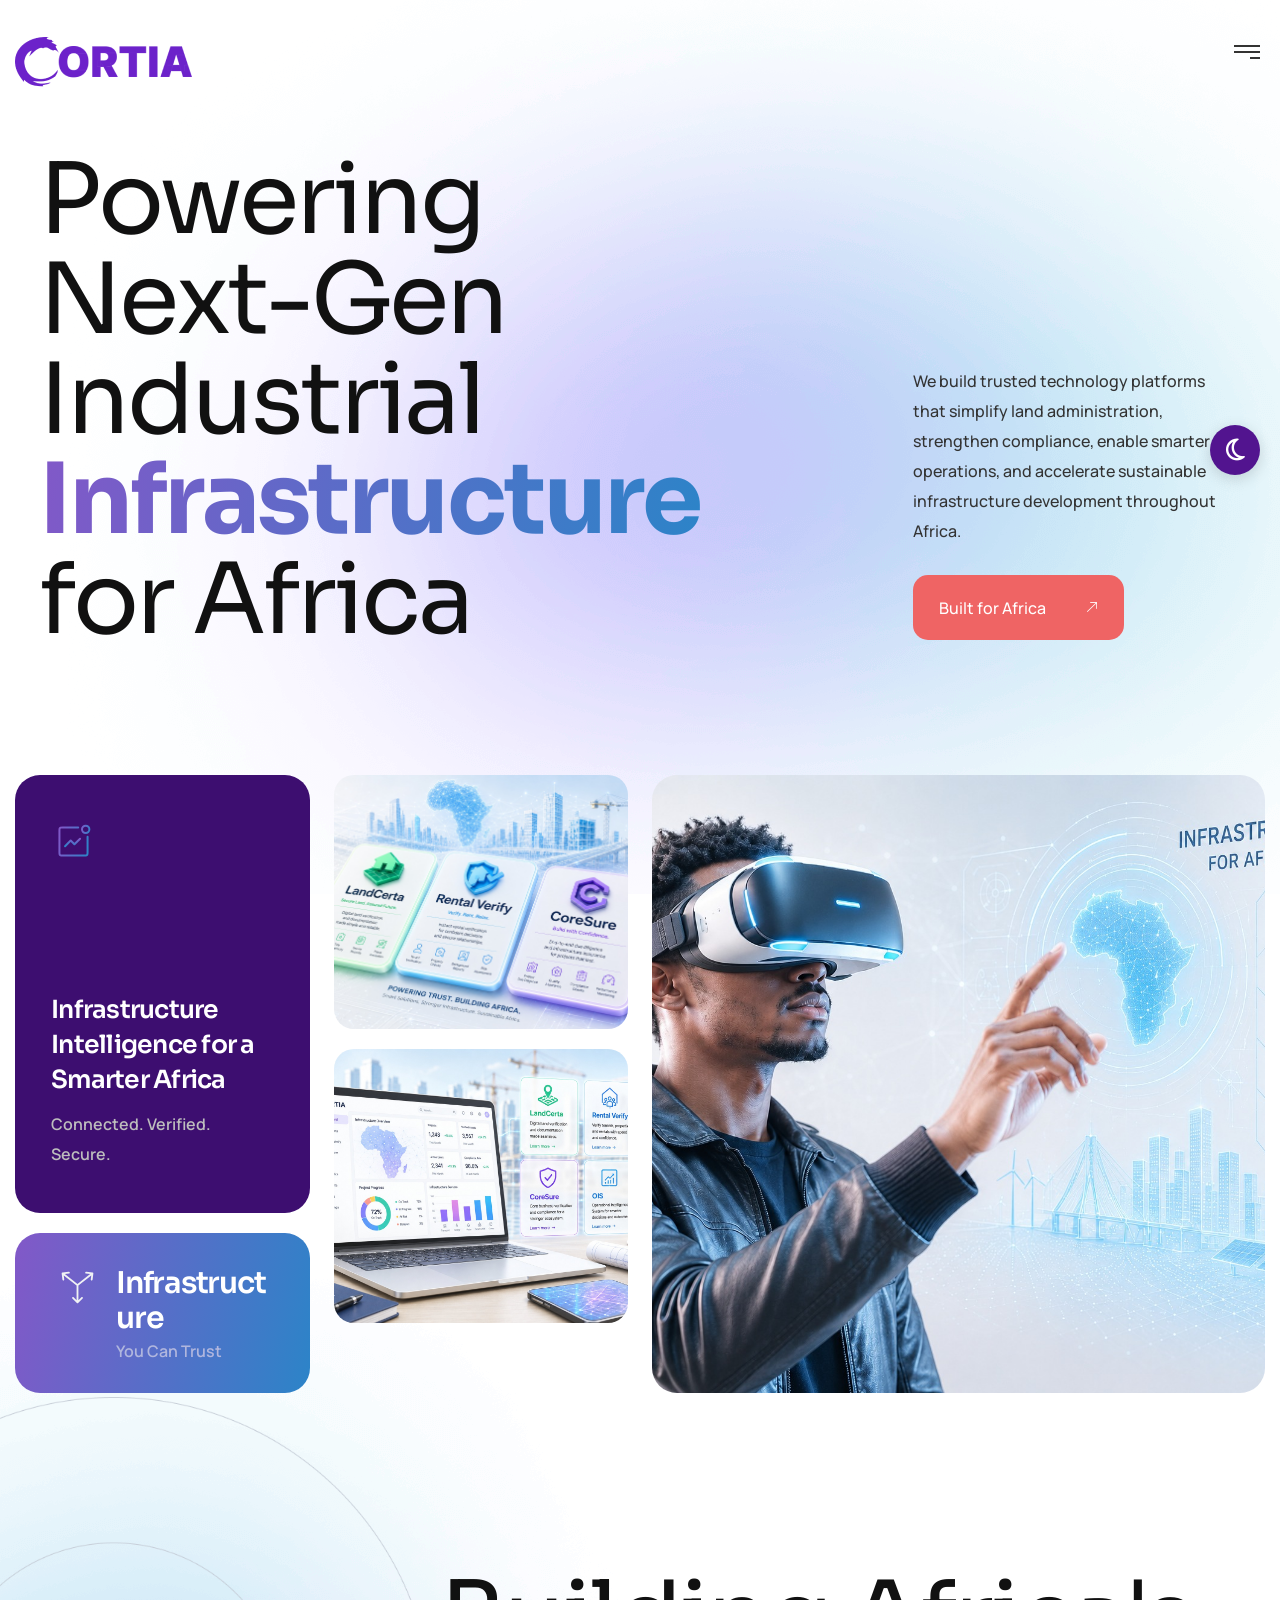
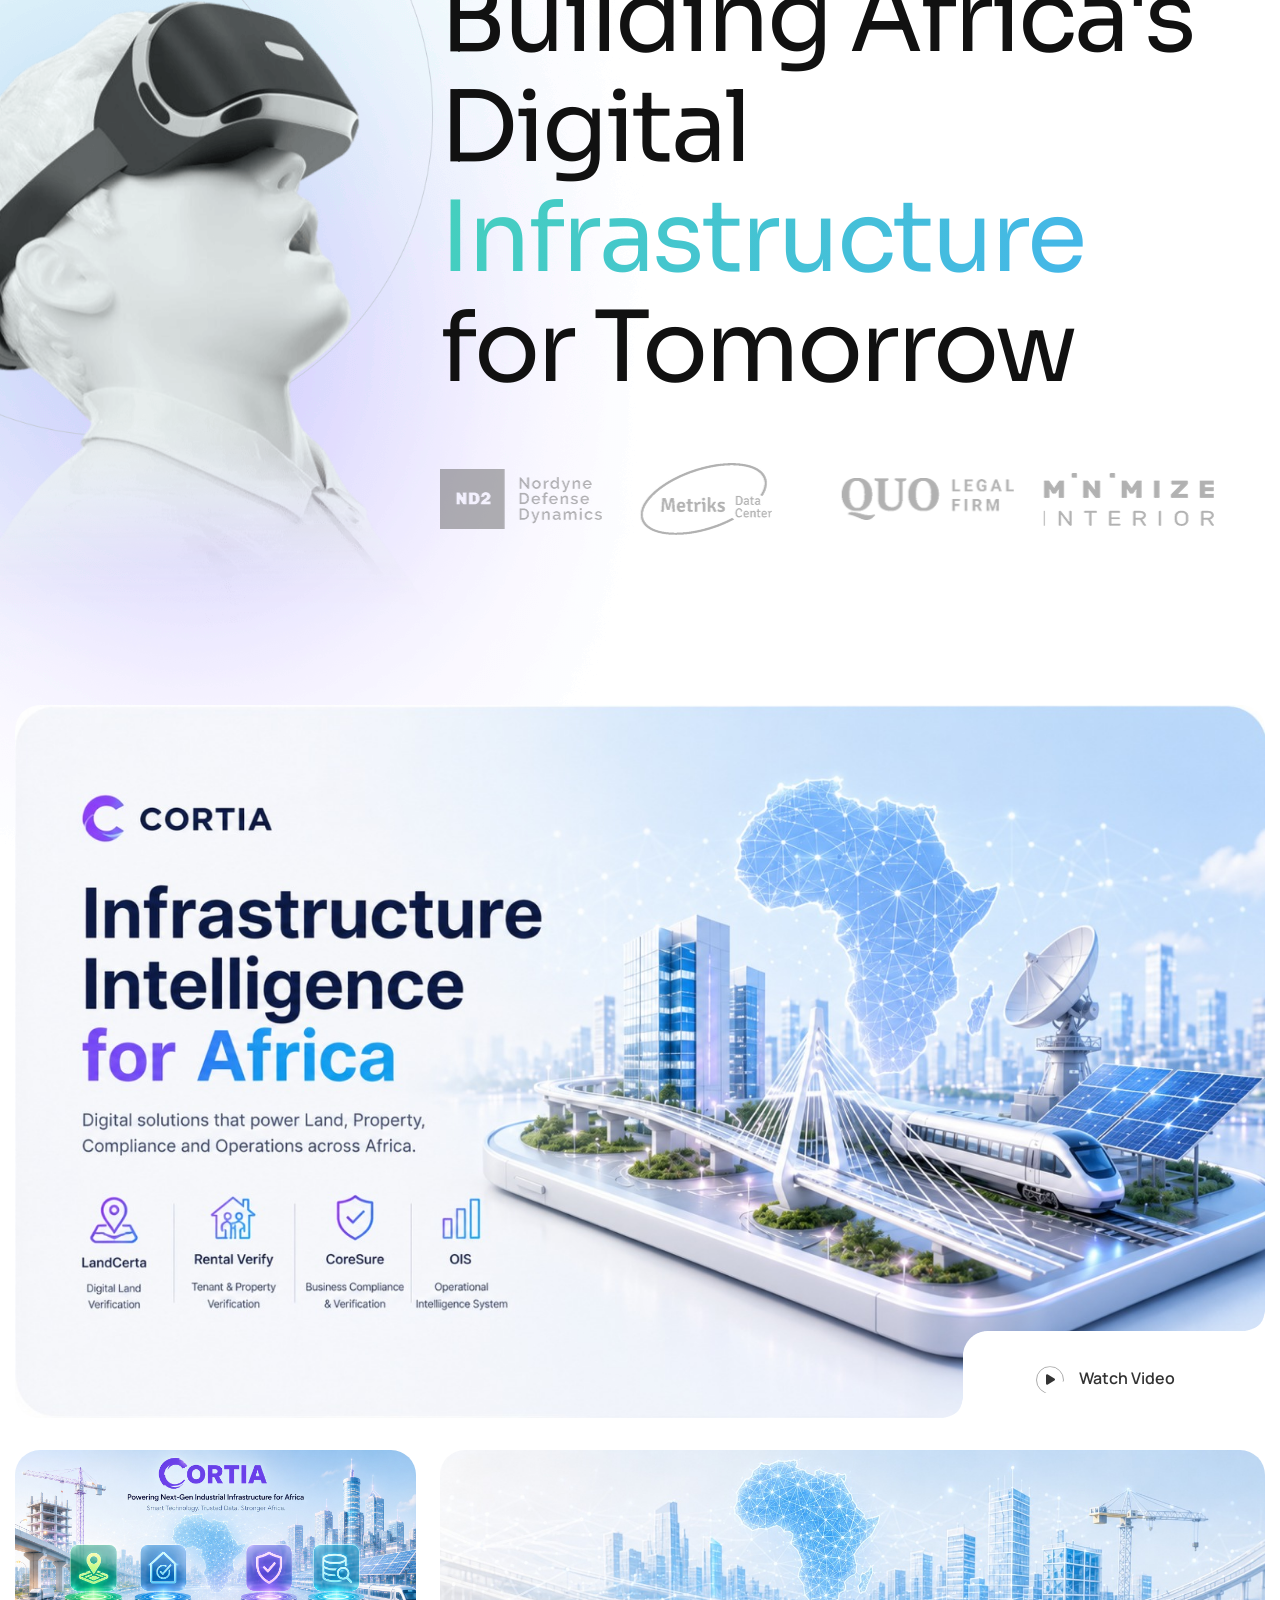
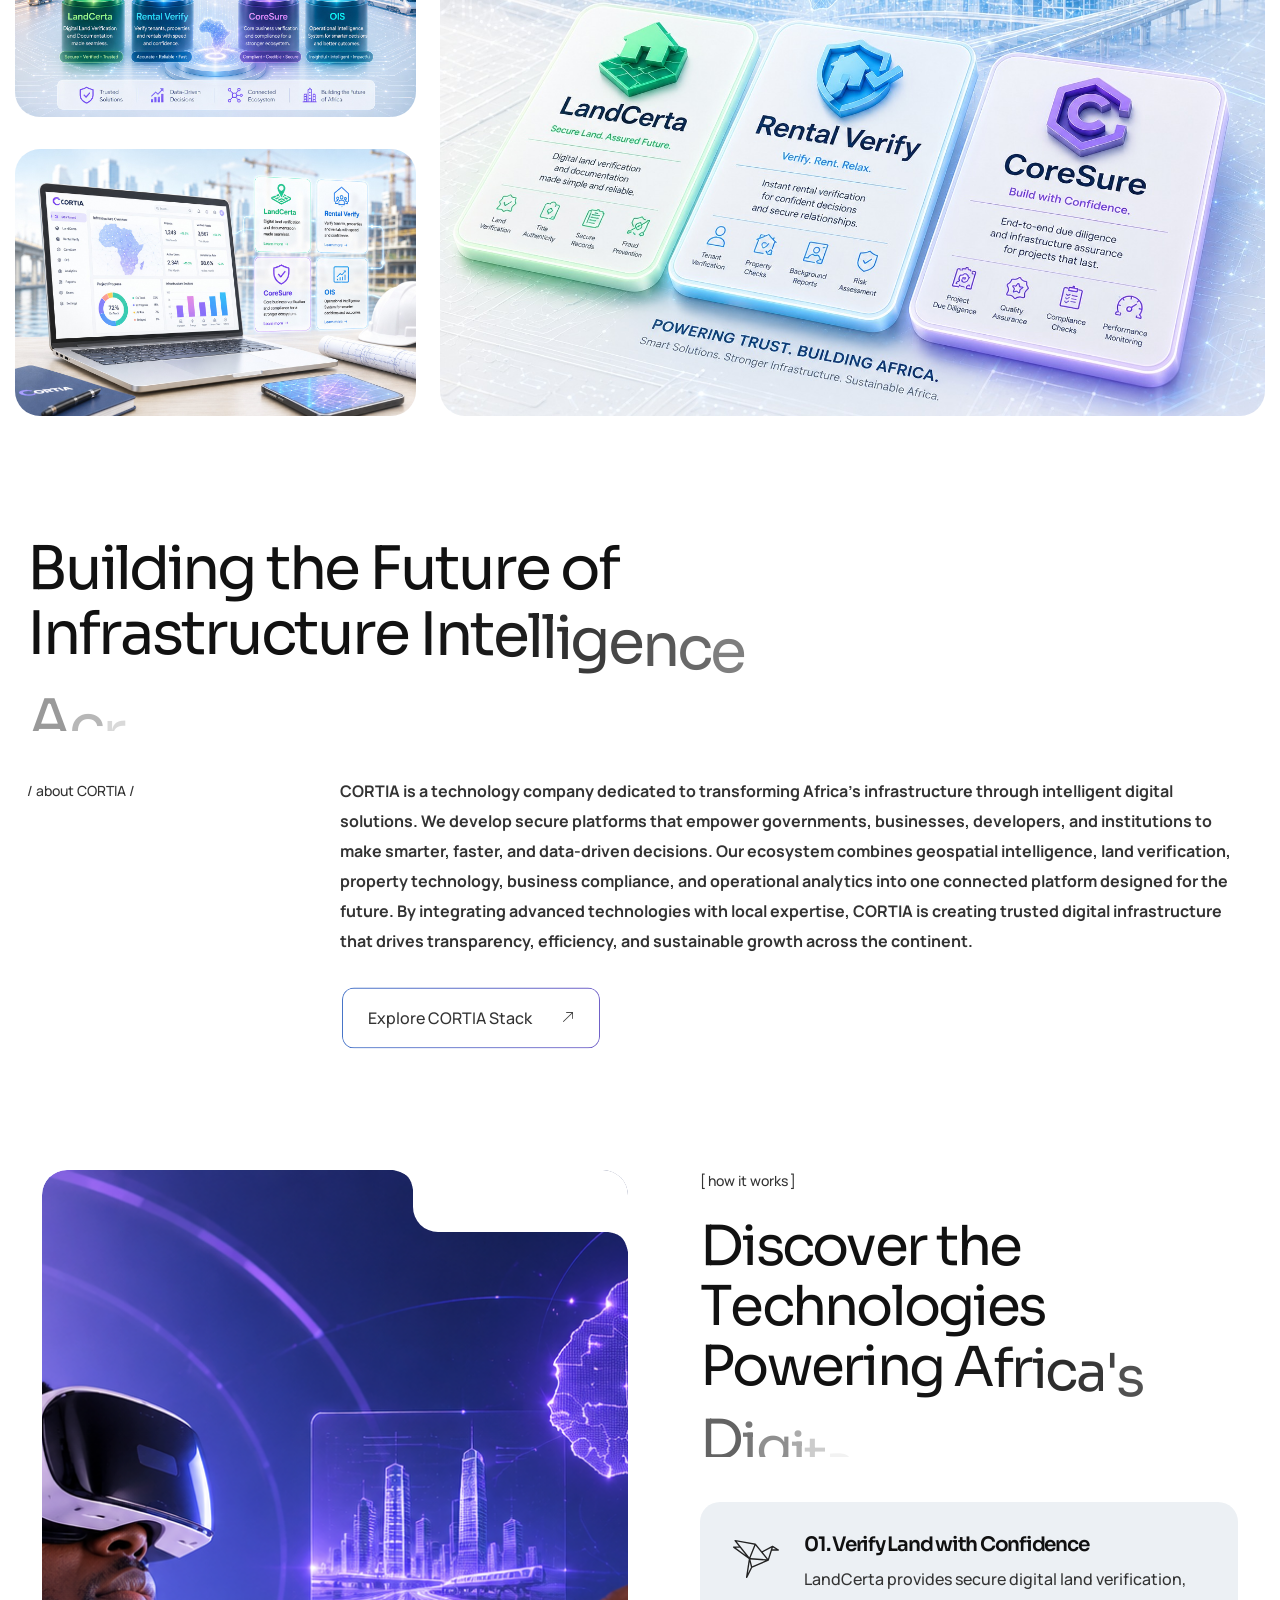
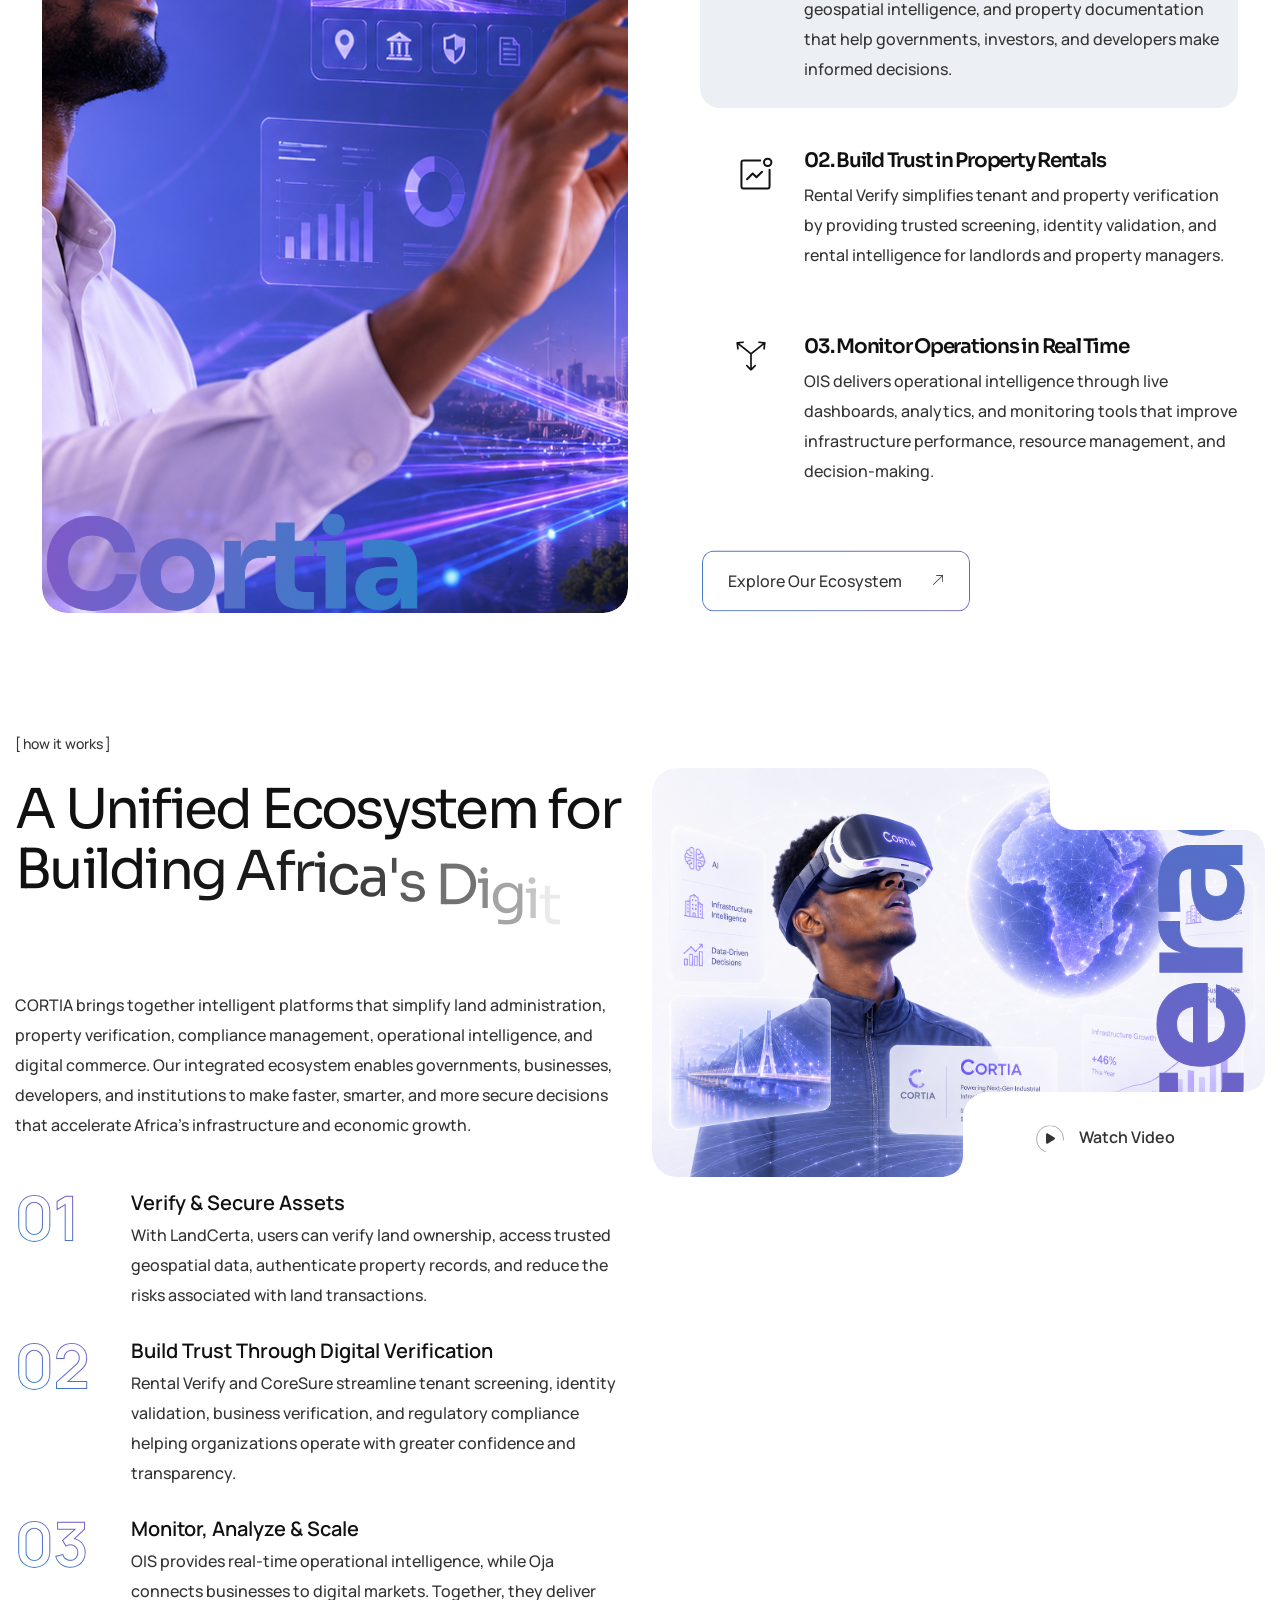
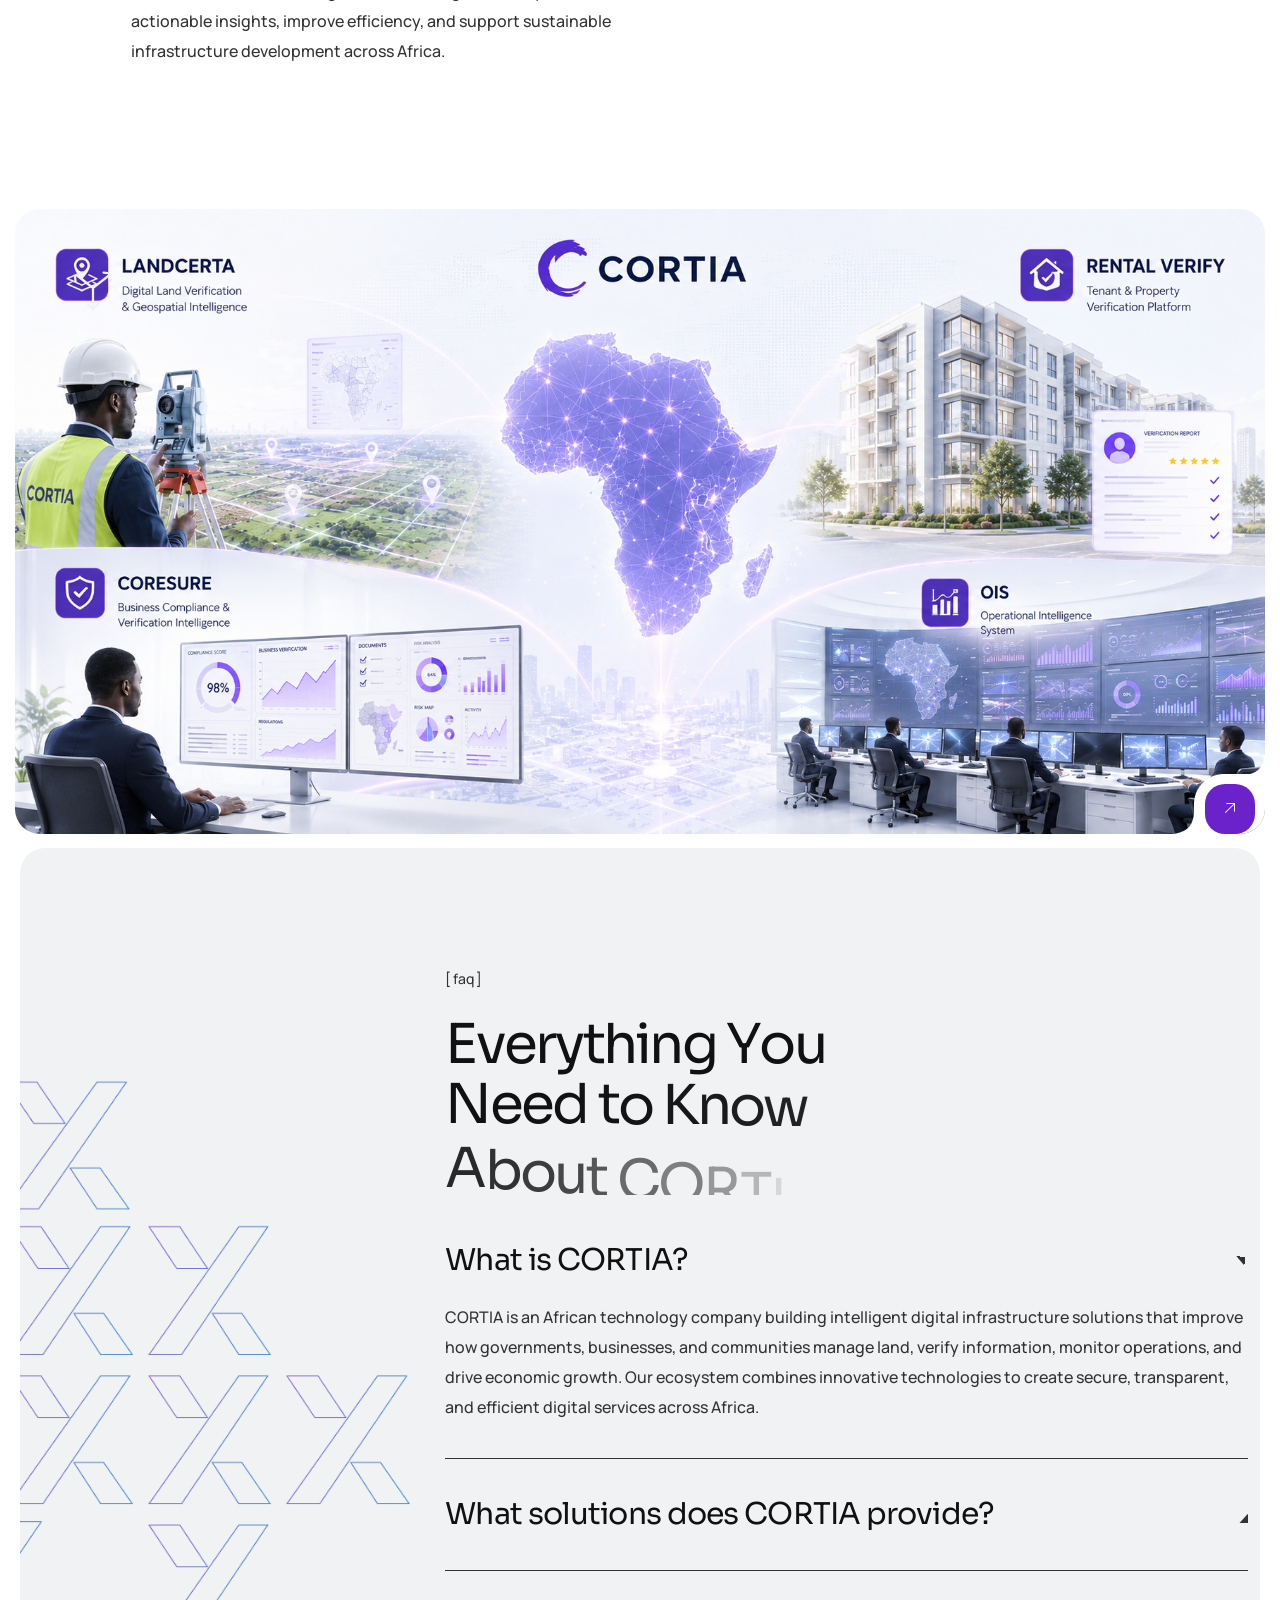
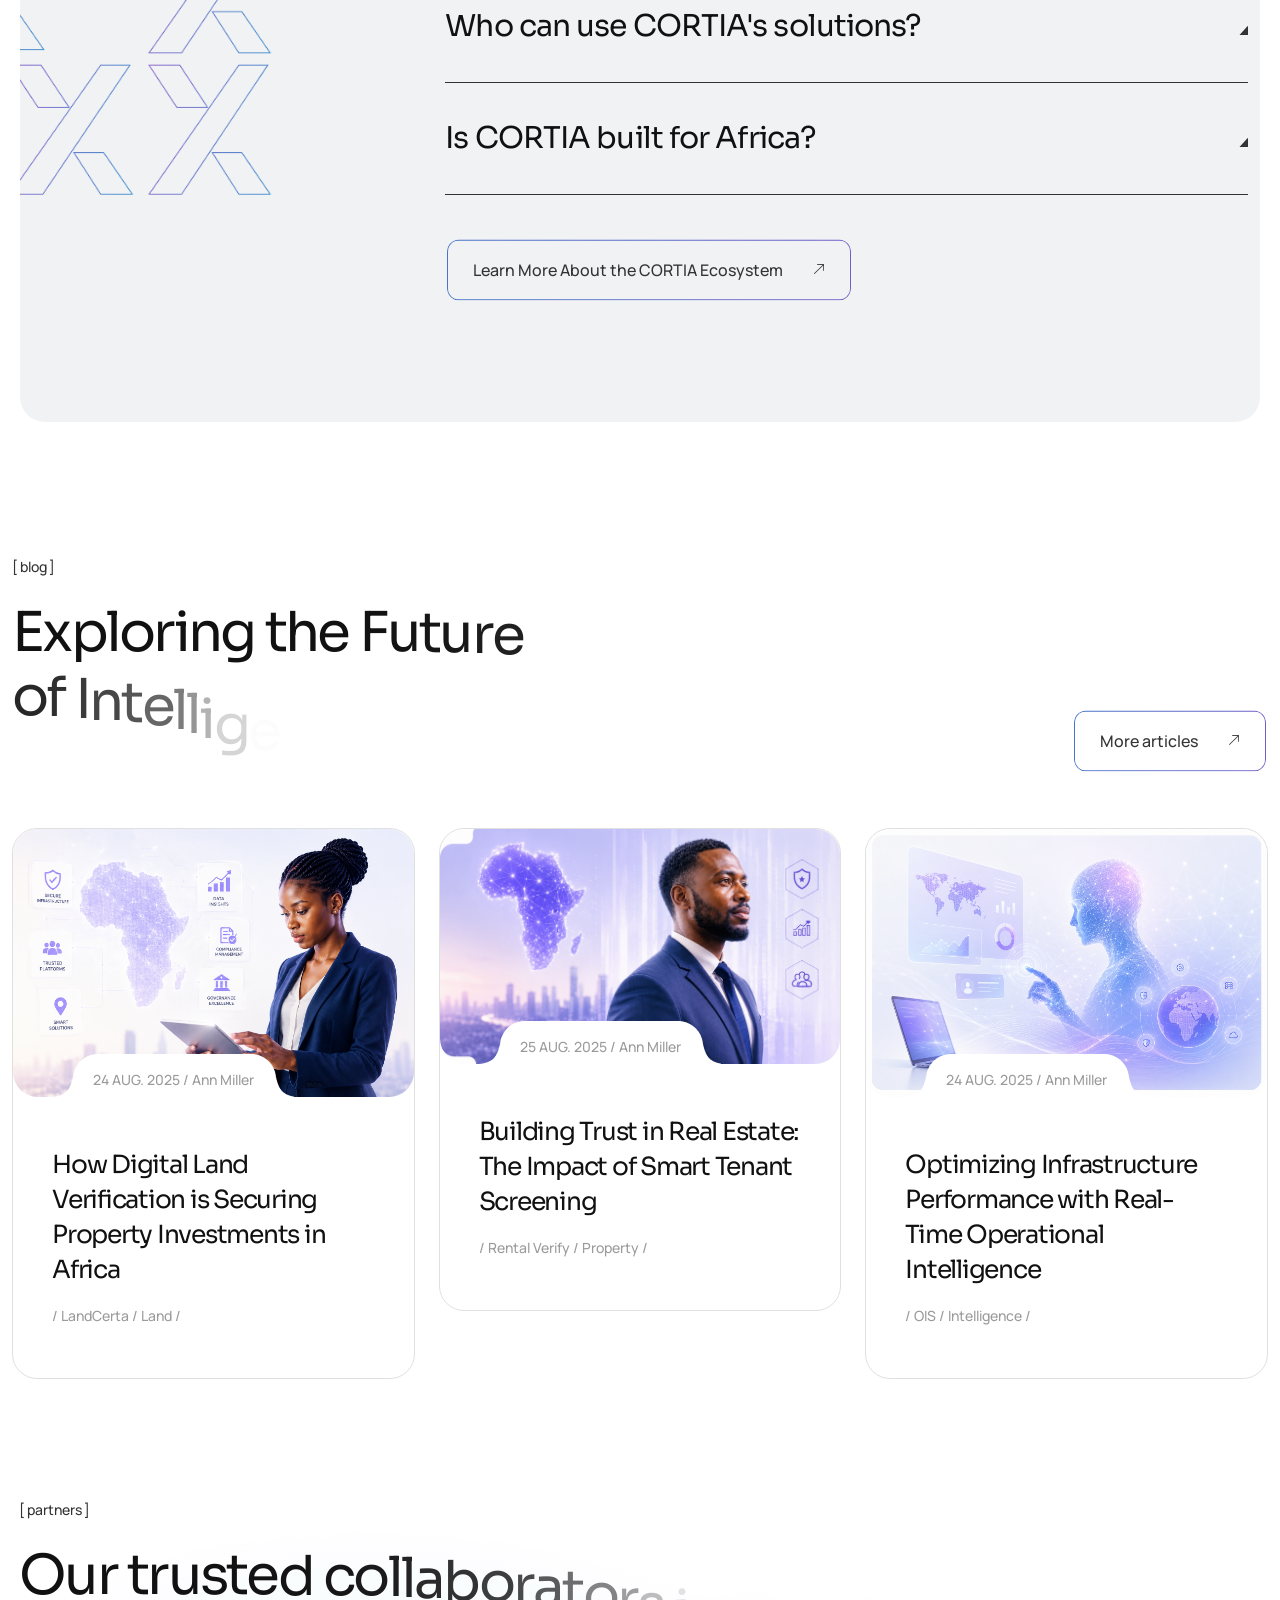
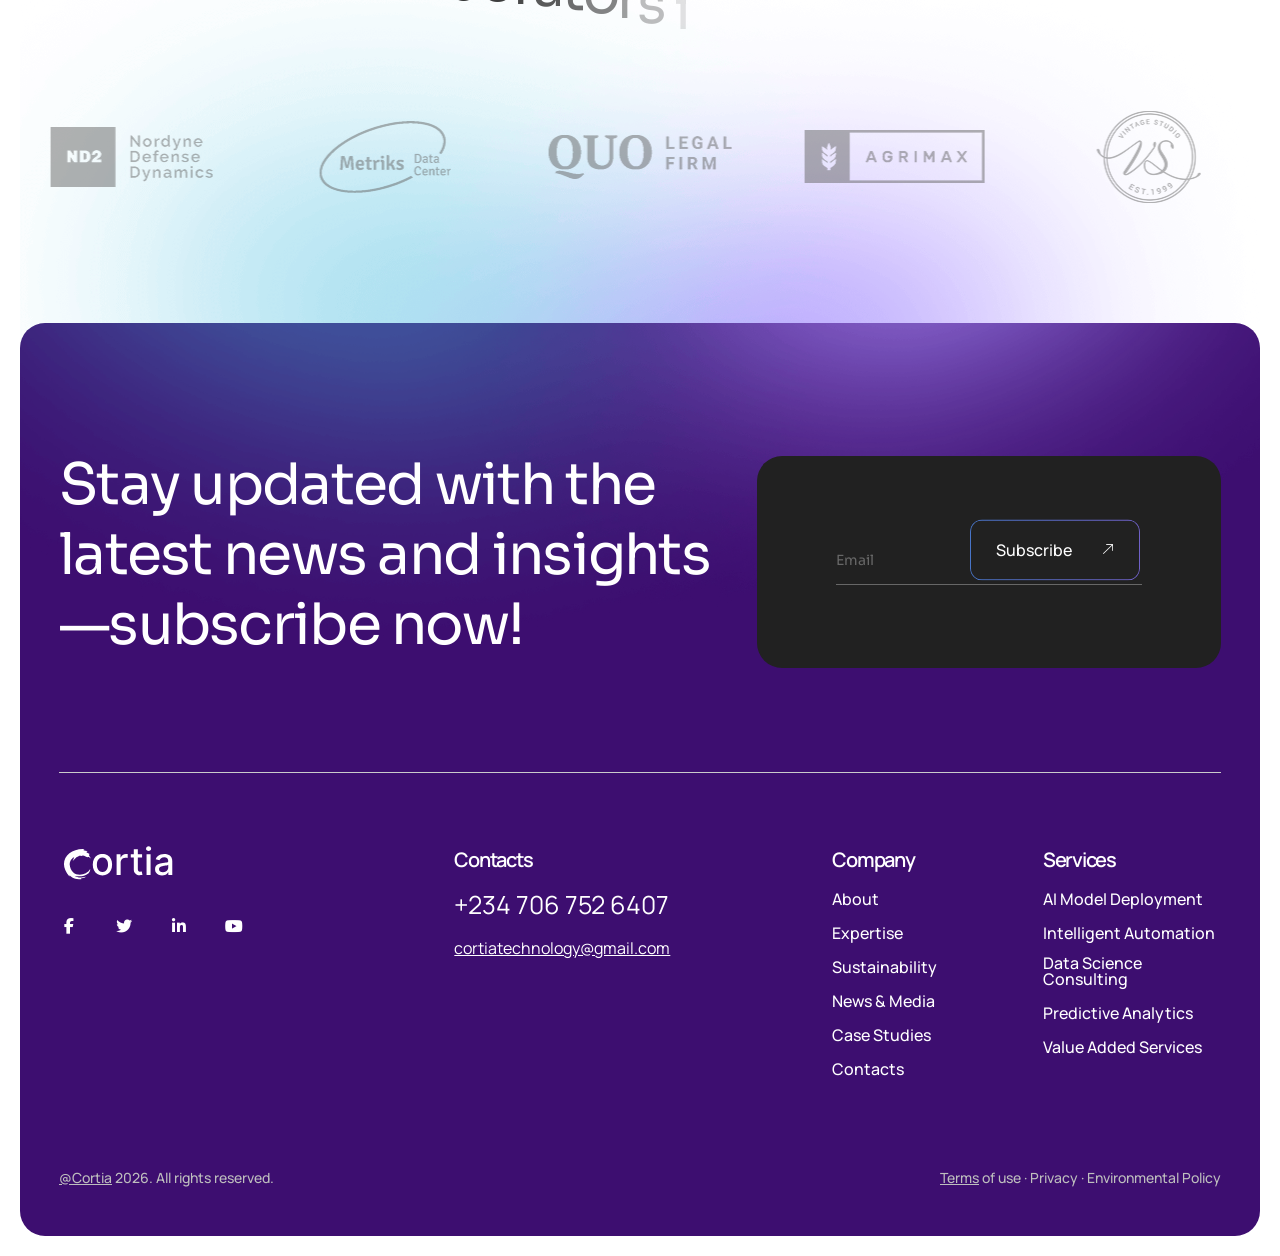
==== commit ad131e7b: "Update Cortia website" ====
--- a/index.html
+++ b/index.html
@@ -83,7 +83,7 @@
                 </a>
                 <div class="sidebar-menu">
                     <h4 class="title">contacts</h4>
-                    <p>USA, New York - 1060 <br> Str. First Avenue 1</p>
+                   <!--<p>USA, New York - 1060 <br> Str. First Avenue 1</p>-->
                     <a href="tel:+13685678954" class="nmbr"> +234 706 752 6407</a>
                     <a href="tel:8003508431" class="nmbr"> +234 706 752 6407</a>
                     <a href="mailto:cortiatechnology@gmail.com" class="email">cortiatechnology@gmail.com</a>
@@ -111,10 +111,10 @@
             <li>
                 <a href="#">Cortia Stack</a>
                 <ul>
-                    <li><a href="index1.html">Core Sure- Build with Confidence</a></li>
-                                                <li><a href="index2.html">LandCerta-- Secure Land. Assured Future</a></li>
-                                                <li><a href="index4.html">Rental Verify-- Verify. Rent. Relax</a></li>
-                                                <li><a href="index5.html">OIS-- Optimized Information Solutions</a></li>
+                    <li><a href="index1.html">Core Sure</a></li>
+                                                <li><a href="index2.html">LandCerta</a></li>
+                                                <li><a href="index3.html">Rental Verify</a></li>
+                                                <li><a href="index4.html">OIS</a></li>
                 </ul>
             </li>
             <li>
@@ -183,10 +183,10 @@
                                 <ul class="mega-sub-menu">
                                     <li class="mega-menu-column">
                                         <ul>
-                                            <li><a href="index1.html">Core Sure- Build with Confidence</a></li>
-                                                <li><a href="index2.html">LandCerta-- Secure Land. Assured Future</a></li>
-                                                <li><a href="index4.html">Rental Verify-- Verify. Rent. Relax</a></li>
-                                                <li><a href="index5.html">OIS-- Optimized Information Solutions</a></li>
+                                            <li><a href="index1.html">Core Sure — Build with Confidence</a></li>
+                                                <li><a href="index2.html">LandCerta —  Secure Land. Assured Future</a></li>
+                                                <li><a href="index3.html">Rental Verify — Verify. Rent. Relax</a></li>
+                                                <li><a href="index4.html">OIS — Managed Infrastructure</a></li>
                                         </ul>
                                     </li>
                                     <li class="mega-menu-column">
@@ -274,10 +274,10 @@
                                     <ul class="mega-sub-menu">
                                         <li class="mega-menu-column">
                                             <ul>
-                                                <li><a href="index1.html">Core Sure- Build with Confidence</a></li>
-                                                <li><a href="index2.html">LandCerta-- Secure Land. Assured Future</a></li>
-                                                <li><a href="index4.html">Rental Verify-- Verify. Rent. Relax</a></li>
-                                                <li><a href="index5.html">OIS-- Optimized Information Solutions</a></li>
+                                                <li><a href="index1.html">Core Sure — Build with Confidence</a></li>
+                                                <li><a href="index2.html">LandCerta —  Secure Land. Assured Future</a></li>
+                                                <li><a href="index3.html">Rental Verify —  Verify. Rent. Relax</a></li>
+                                                <li><a href="index4.html">OIS — Managed Infrastructure</a></li>
                                             </ul>
                                         </li>
                                         <li class="mega-menu-column">
@@ -324,7 +324,7 @@
                     </div>
                     <div class="col-auto d-none d-xl-block">
                         <div class="btn-box">
-                            <a href="tel:+2347067526407" class="header-contact11">+234 706 752 6407</a>
+                            <!--<a href="tel:+2347067526407" class="header-contact11">+234 706 752 6407</a>-->
                             <a href="#" class="popup-search" data-popup="1"><i class="fa fa-search"></i></a>
                             <a class="ibt-btn ibt-btn-outline-3 ibt-btn-rounded" href="contact.html">
                                 <span>Get in Touch</span>
@@ -742,7 +742,7 @@
     </section>
     <!-- End faq-sec -->
 
-    <!-- blog-sec -->
+   <!-- blog-sec -->
     <section class="blog-sec ibt-section-gap">
         <div class="container">
             <div class="title-area">
@@ -750,8 +750,7 @@
                     <div class="col-lg-7">
                         <div class="sec-title mb-0">
                             <span class="sub-title">blog</span>
-                            <h2 class="title animated-heading">Exploring the world
-                               Intelligent Infrastructure with Cortia blogging
+                            <h2 class="title animated-heading">Exploring the Future of Intelligent Digital Infrastructure
                             </h2>
                         </div>
                     </div>
@@ -769,42 +768,39 @@
                 <div class="col-lg-4 col-md-6">
                     <div class="blog-card">
                         <div class="blog-img">
-                            <a href="blog-single.html"><img src="assets/images/blog/blog1-1.png" alt="AI Agency & Technology HTML Template"></a>
-                            <span class="blog-meta">24 AUG. 2024 / Ann Miller</span>
+                            <a href="blog-single.html"><img src="assets/images/blog/blog1-1.png" alt="Cortia Infrastructure Blog"></a>
+                            <span class="blog-meta">24 AUG. 2025 / Ann Miller</span>
                         </div>
                         <div class="blog-content">
-                            <h4 class="title"><a href="blog-single.html">How can I get started with Artificial
-                                    Intelligence for my business?</a>
+                            <h4 class="title"><a href="blog-single.html">How Digital Land Verification is Securing Property Investments in Africa</a>
                             </h4>
-                            <span>/ AI / Business /</span>
+                            <span>/ LandCerta / Land /</span>
                         </div>
                     </div>
                 </div>
                 <div class="col-lg-4 col-md-6">
                     <div class="blog-card">
                         <div class="blog-img">
-                            <a href="blog-single.html"><img src="assets/images/blog/blog1-2.png" alt="AI Agency & Technology HTML Template"></a>
-                            <span class="blog-meta">24 AUG. 2024 / Ann Miller</span>
+                            <a href="blog-single.html"><img src="assets/images/blog/blog1-2.png" alt="Cortia Infrastructure Blog"></a>
+                            <span class="blog-meta">25 AUG. 2025 / Ann Miller</span>
                         </div>
                         <div class="blog-content">
-                            <h4 class="title"><a href="blog-single.html">AI and Robotics: Advancing Automation
-                                    and Human-Robot Collaboration</a>
+                            <h4 class="title"><a href="blog-single.html">Building Trust in Real Estate: The Impact of Smart Tenant Screening</a>
                             </h4>
-                            <span>/ AI / Business /</span>
+                            <span>/ Rental Verify / Property /</span>
                         </div>
                     </div>
                 </div>
                 <div class="col-lg-4 col-md-6">
                     <div class="blog-card mb-0">
                         <div class="blog-img">
-                            <a href="blog-single.html"><img src="assets/images/blog/blog1-3.png" alt="AI Agency & Technology HTML Template"></a>
-                            <span class="blog-meta">24 AUG. 2024 / Ann Miller</span>
+                            <a href="blog-single.html"><img src="assets/images/blog/blog1-3.png" alt="Cortia Infrastructure Blog"></a>
+                            <span class="blog-meta">24 AUG. 2025 / Ann Miller</span>
                         </div>
                         <div class="blog-content">
-                            <h4 class="title"><a href="blog-single.html">How Natural Language Processing
-                                    is revolutionizing Text Analysis</a>
+                            <h4 class="title"><a href="blog-single.html">Optimizing Infrastructure Performance with Real-Time Operational Intelligence</a>
                             </h4>
-                            <span>/ AI / Business /</span>
+                            <span>/ OIS / Intelligence /</span>
                         </div>
                     </div>
                 </div>
--- a/assets/css/style.css
+++ b/assets/css/style.css
@@ -36,7 +36,7 @@
   display: block;
   height: 1px;
   width: 100%;
-  background: #6c22ca;
+  background: #6923d2;
 }
 
 .ibt-separator-vertical {
@@ -44,7 +44,7 @@
   min-height: 1rem;
   height: 100%;
   width: 1px;
-  background: #6c22ca;
+  background: #6427de;
 }
 
 .ibt-gradient-text {
@@ -15898,7 +15898,7 @@
 
 .main-sec9 {
   position: relative;
-  background-image: url(../images/bg/hero18.png);
+  background-image: url(../images/bag.png);
   background-repeat: no-repeat;
   background-size: cover;
 }
@@ -15981,6 +15981,161 @@
 .hero-btn18 .video-popup i::after {
   border-color: var(--color-content-white);
 }
+
+
+
+.main-sec20 {
+  position: relative;
+  background-image: url(../images/backgrond\ core.png);
+  background-repeat: no-repeat;
+  background-size: cover;
+}
+
+.hero-style20 {
+  position: relative;
+  padding: 224px 0 117px;
+}
+@media (max-width: 1201px) {
+  .hero-style20 {
+    padding: 152px 0 76px;
+  }
+}
+
+.hero-content20 {
+  position: relative;
+  text-align: center;
+}
+.hero-content20 img {
+  margin-bottom: 20px;
+}
+.hero-content20 .title {
+  font-size: 80px;
+  line-height: 90px;
+  margin-bottom: 17px;
+  color: var(--color-content-white);
+  font-weight: 400;
+}
+@media (max-width: 1201px) {
+  .hero-content20 .title {
+    font-size: 69px;
+    line-height: 84px;
+  }
+}
+@media (max-width: 1025px) {
+  .hero-content20 .title {
+    font-size: 57px;
+    line-height: 67px;
+  }
+}
+@media (max-width: 820px) {
+  .hero-content20 .title {
+    font-size: 47px;
+    line-height: 57px;
+  }
+}
+@media (max-width: 577px) {
+  .hero-content20 .title {
+    font-size: 35px;
+    line-height: 45px;
+  }
+}
+.hero-content20 p {
+  font-size: 20px;
+  line-height: 30px;
+  color: var(--color-content-white);
+  font-weight: 500;
+  max-width: 518px;
+  margin: 0 auto 17px;
+}
+
+
+
+.main-sec13 {
+  position: relative;
+  background-image: url(../images/background.png);
+  background-repeat: no-repeat;
+  background-size: cover;
+}
+
+.hero-style18 {
+  position: relative;
+  padding: 224px 0 117px;
+}
+@media (max-width: 1201px) {
+  .hero-style18 {
+    padding: 152px 0 76px;
+  }
+}
+
+.hero-content18 {
+  position: relative;
+  text-align: center;
+}
+.hero-content18 img {
+  margin-bottom: 20px;
+}
+.hero-content18 .title {
+  font-size: 80px;
+  line-height: 90px;
+  margin-bottom: 17px;
+  color: var(--color-content-white);
+  font-weight: 400;
+}
+@media (max-width: 1201px) {
+  .hero-content18 .title {
+    font-size: 69px;
+    line-height: 84px;
+  }
+}
+@media (max-width: 1025px) {
+  .hero-content18 .title {
+    font-size: 57px;
+    line-height: 67px;
+  }
+}
+@media (max-width: 820px) {
+  .hero-content18 .title {
+    font-size: 47px;
+    line-height: 57px;
+  }
+}
+@media (max-width: 577px) {
+  .hero-content18 .title {
+    font-size: 35px;
+    line-height: 45px;
+  }
+}
+.hero-content18 p {
+  font-size: 20px;
+  line-height: 30px;
+  color: var(--color-content-white);
+  font-weight: 500;
+  max-width: 518px;
+  margin: 0 auto 17px;
+}
+
+.hero-btn18 {
+  position: relative;
+}
+.hero-btn18 .video-popup {
+  position: static;
+  color: var(--color-content-white);
+  margin-left: 37px;
+}
+@media (max-width: 390px) {
+  .hero-btn18 .video-popup {
+    display: block;
+    margin: 30px 0 0;
+  }
+}
+.hero-btn18 .video-popup:hover i {
+  color: var(--color-heading);
+  background-color: var(--color-content-white);
+}
+.hero-btn18 .video-popup i::after {
+  border-color: var(--color-content-white);
+}
+
 
 /**
  * Template Name: Aiero | AI Agency & Technology HTML Template
@@ -39588,4 +39743,5 @@
       -ms-transform: rotate(90deg);
           transform: rotate(90deg);
 }
+
 /*# sourceMappingURL=../maps/style.css.map */
